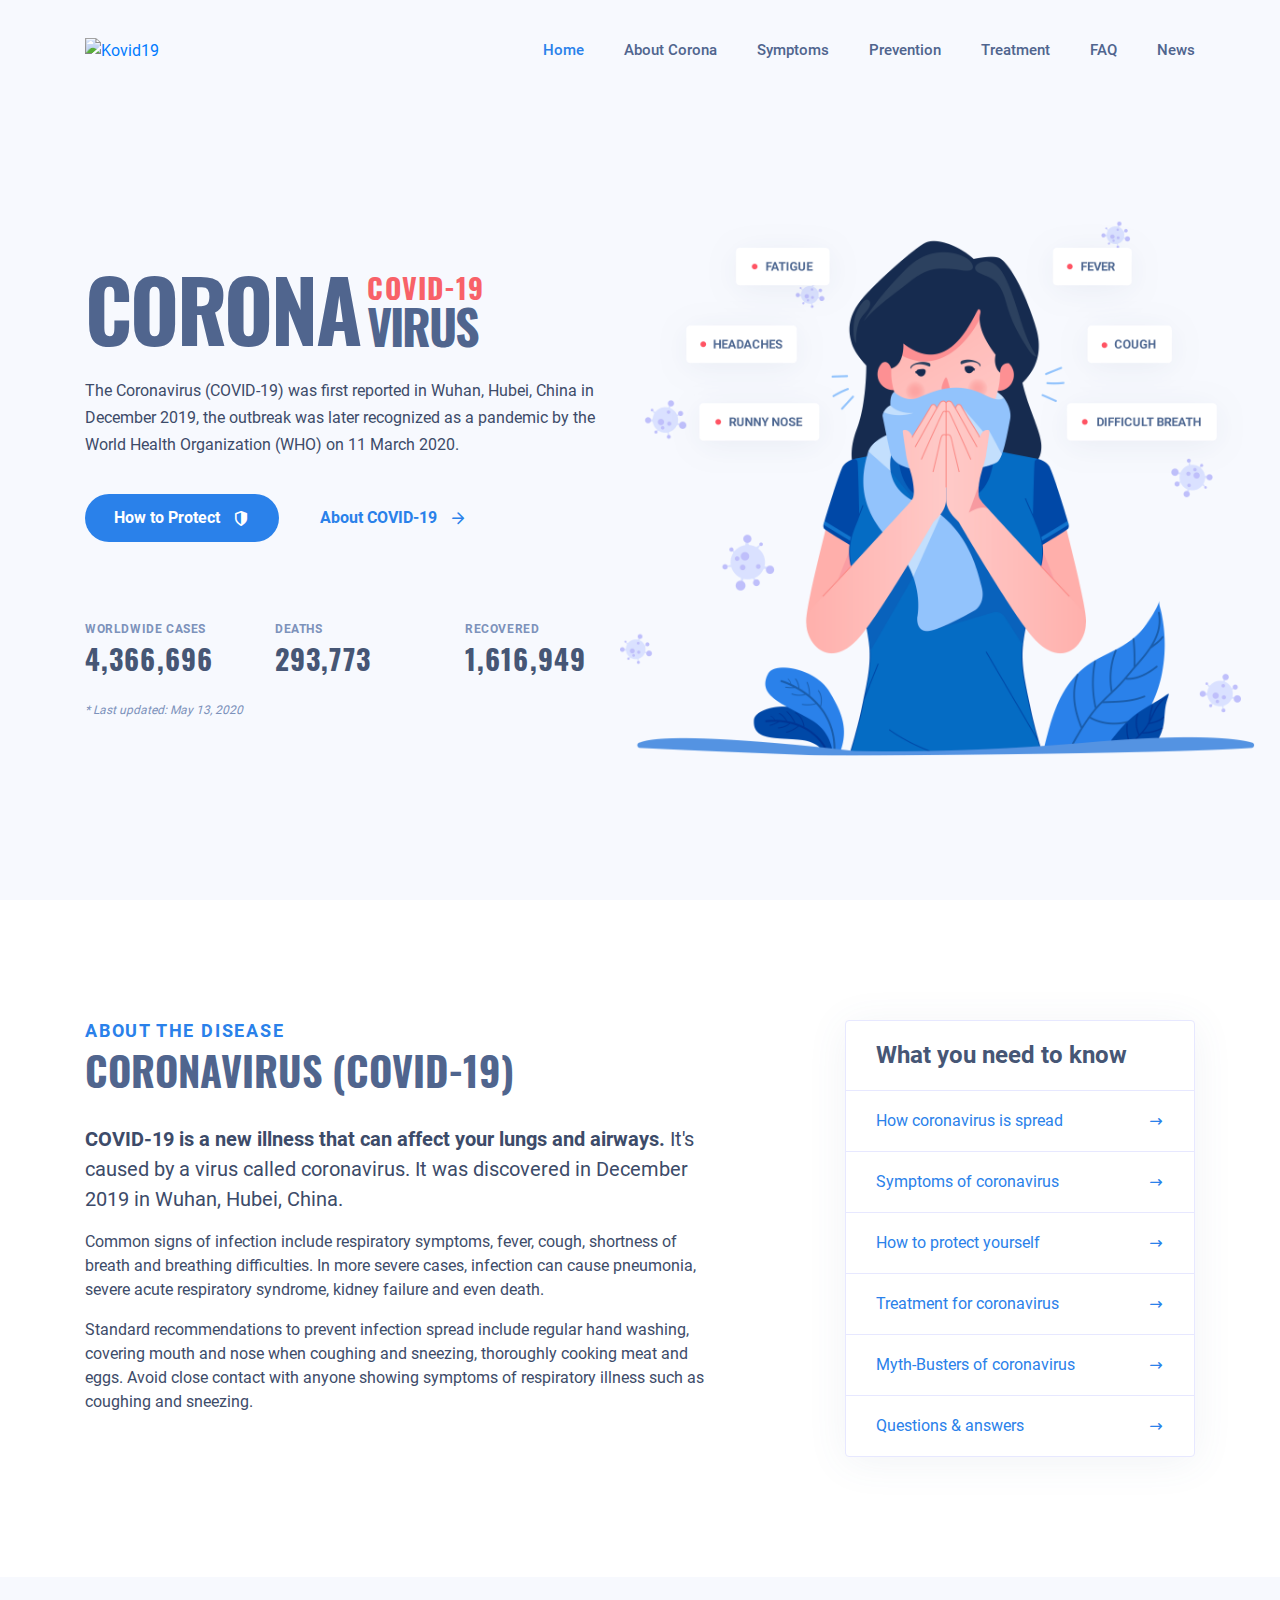
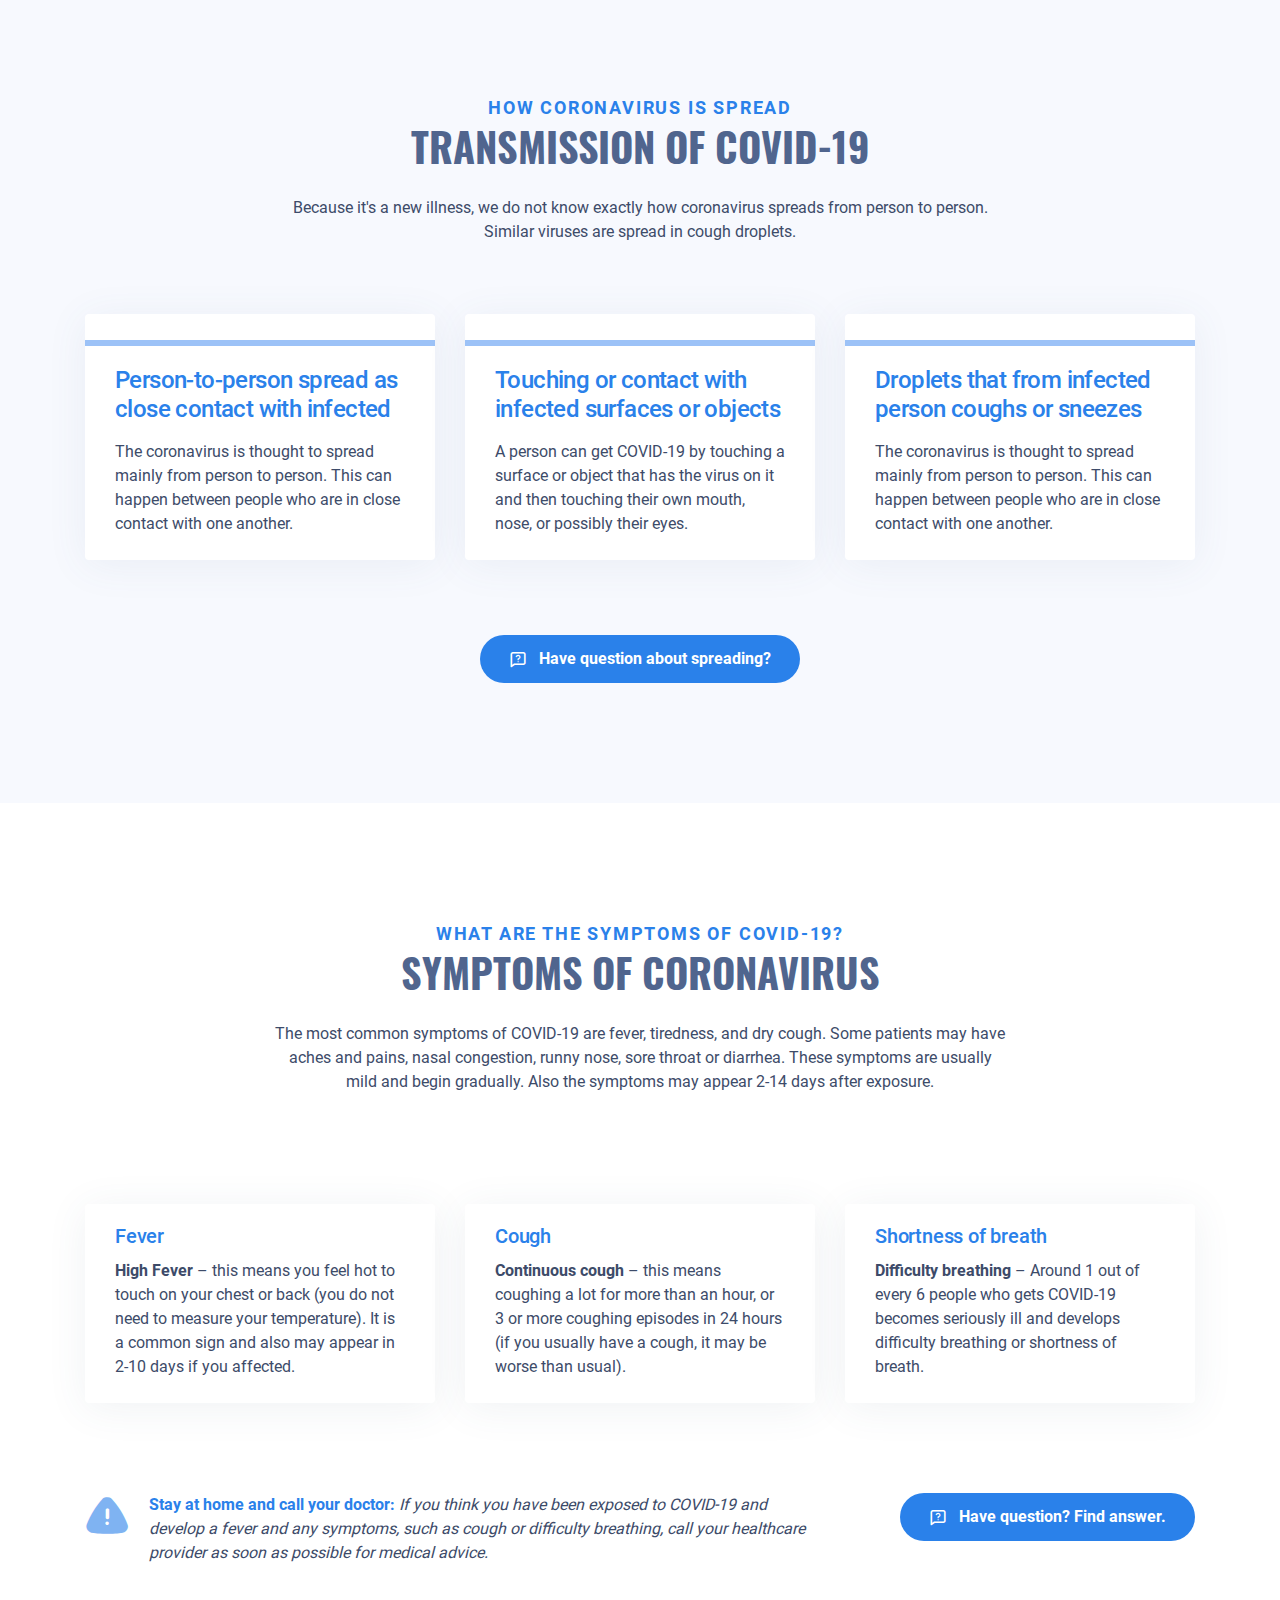
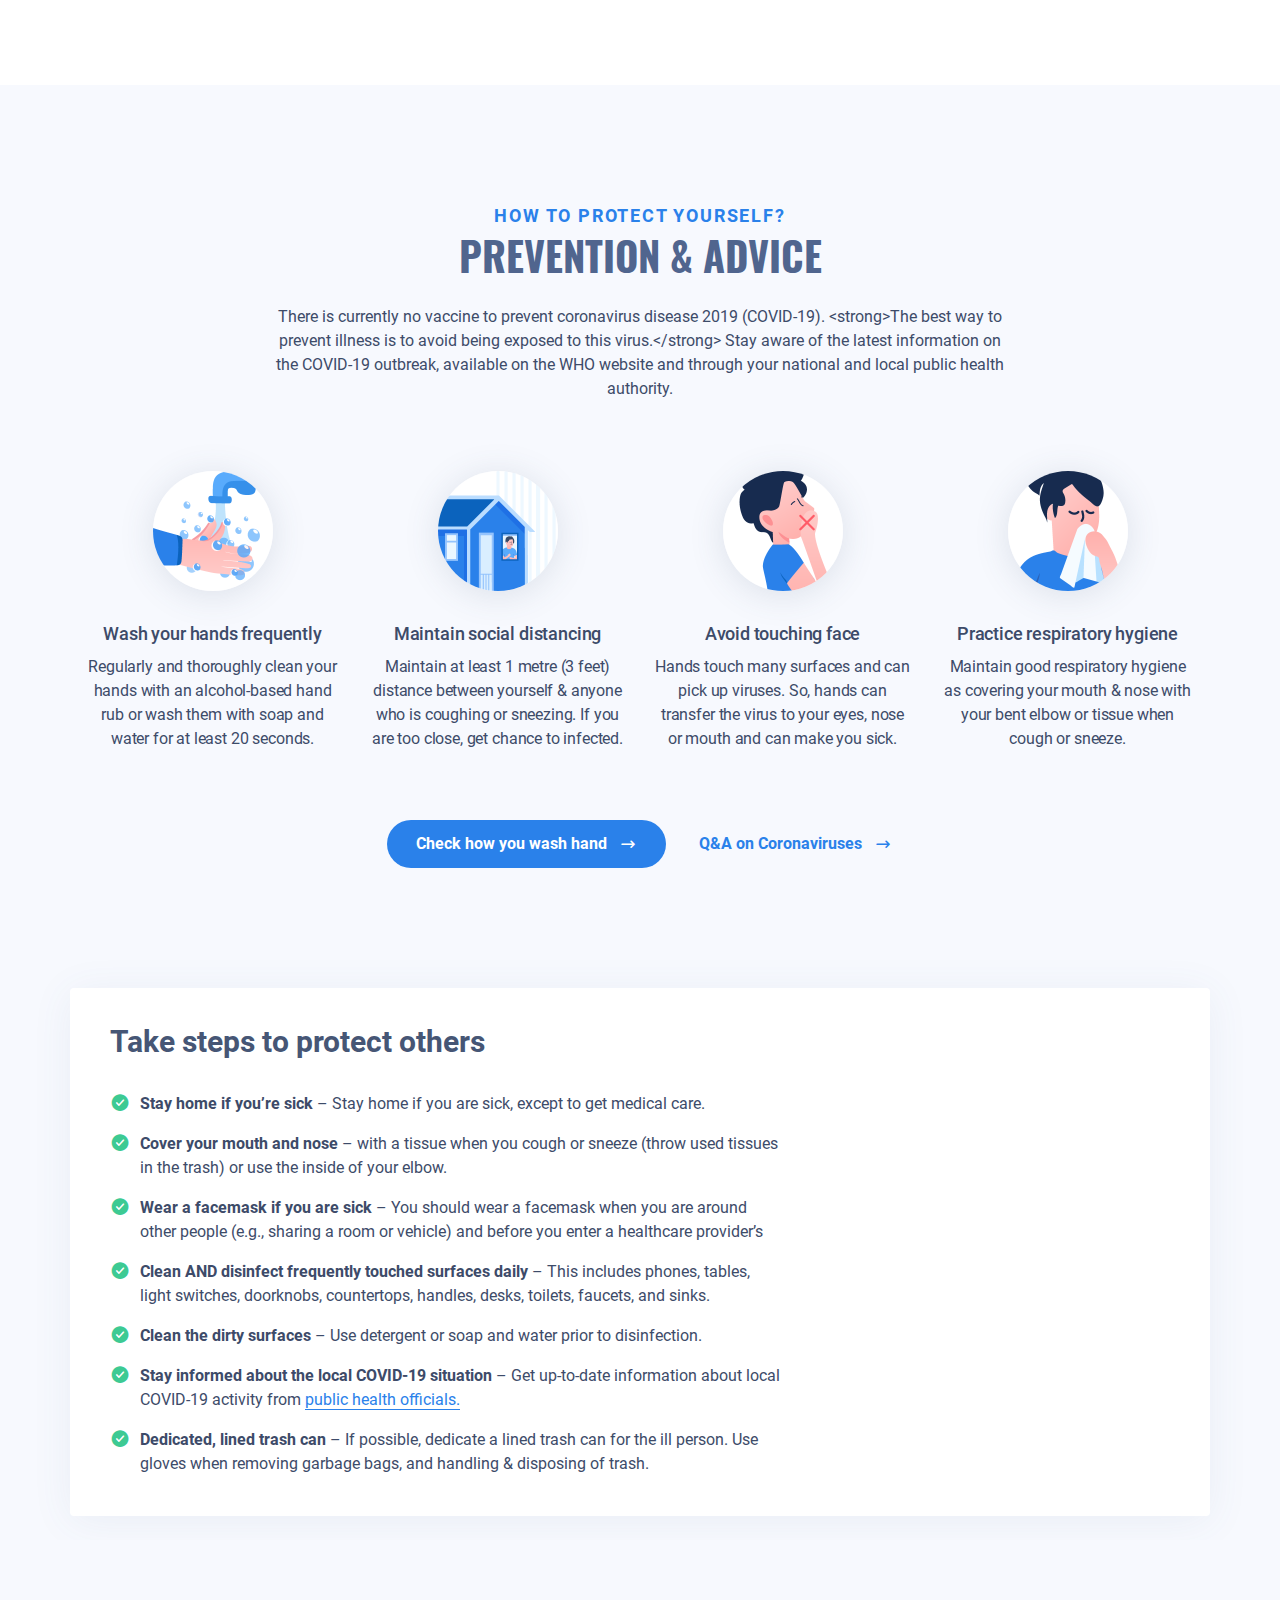
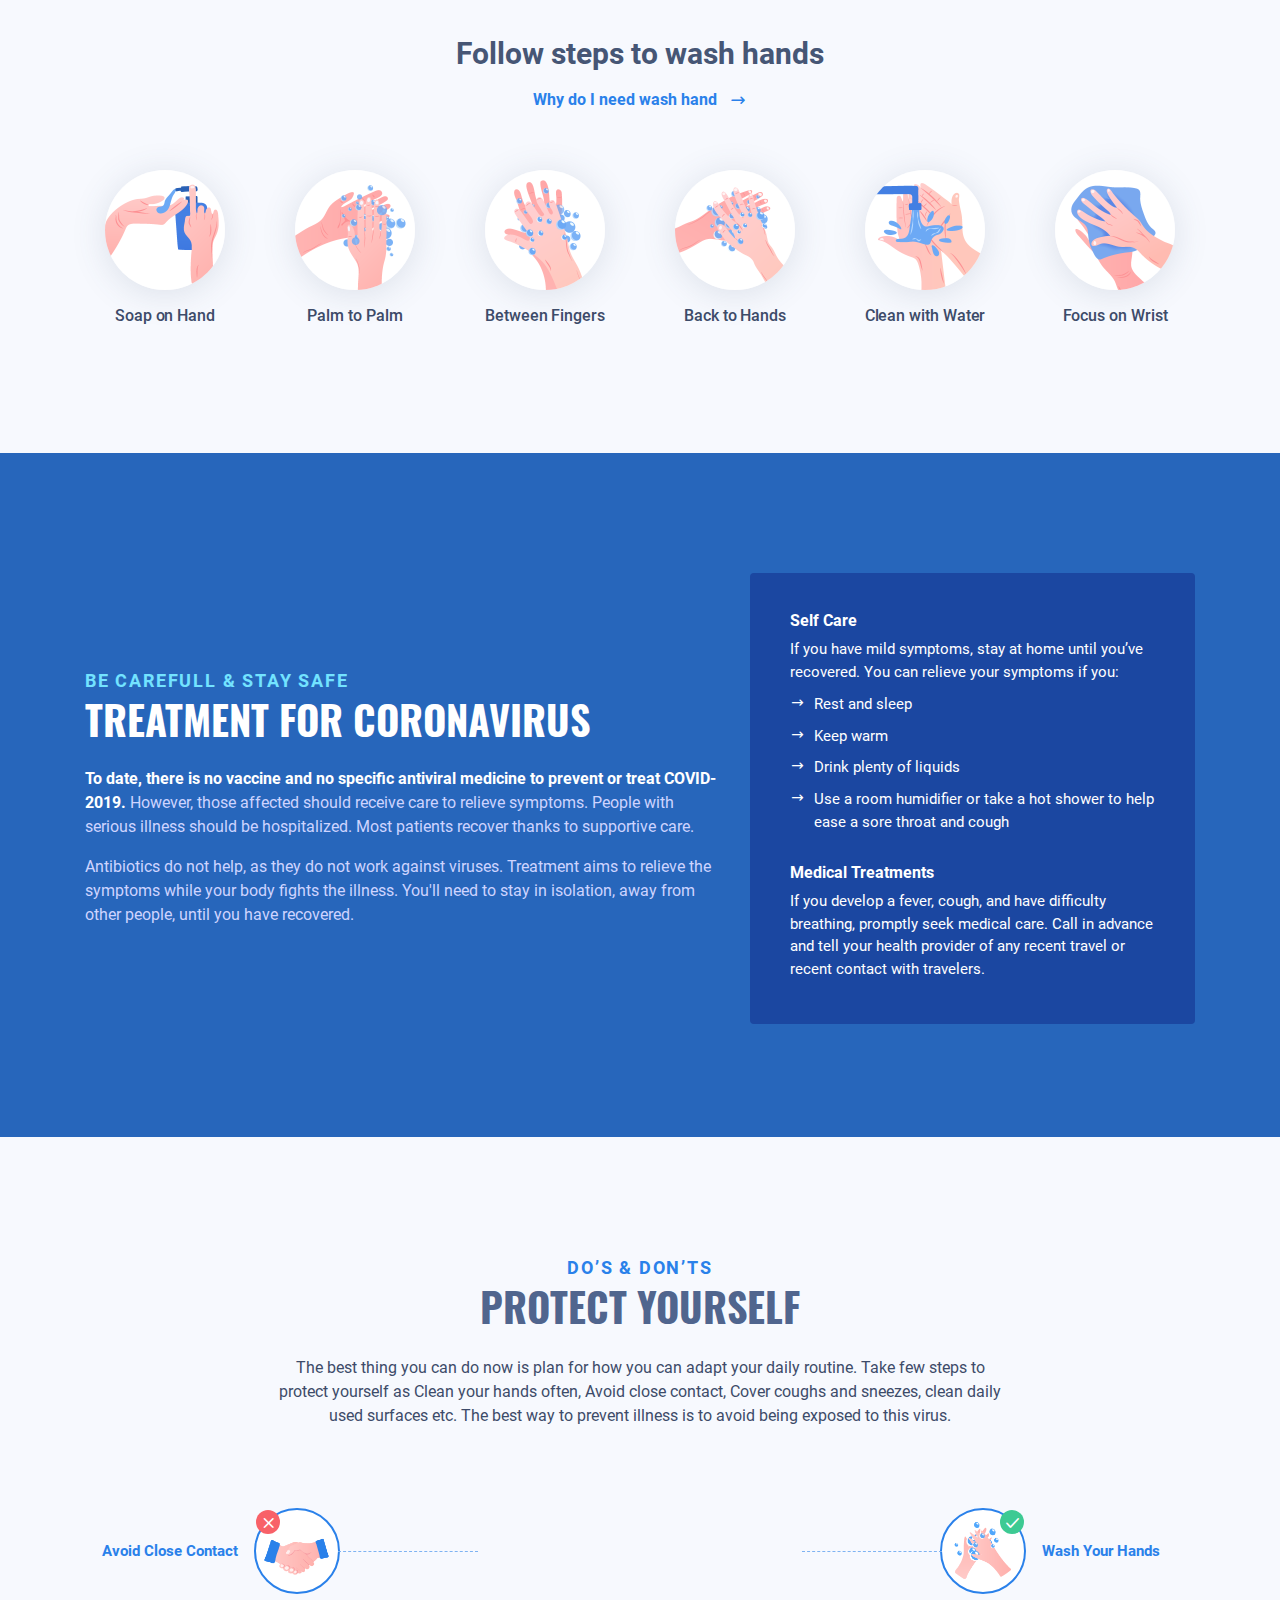
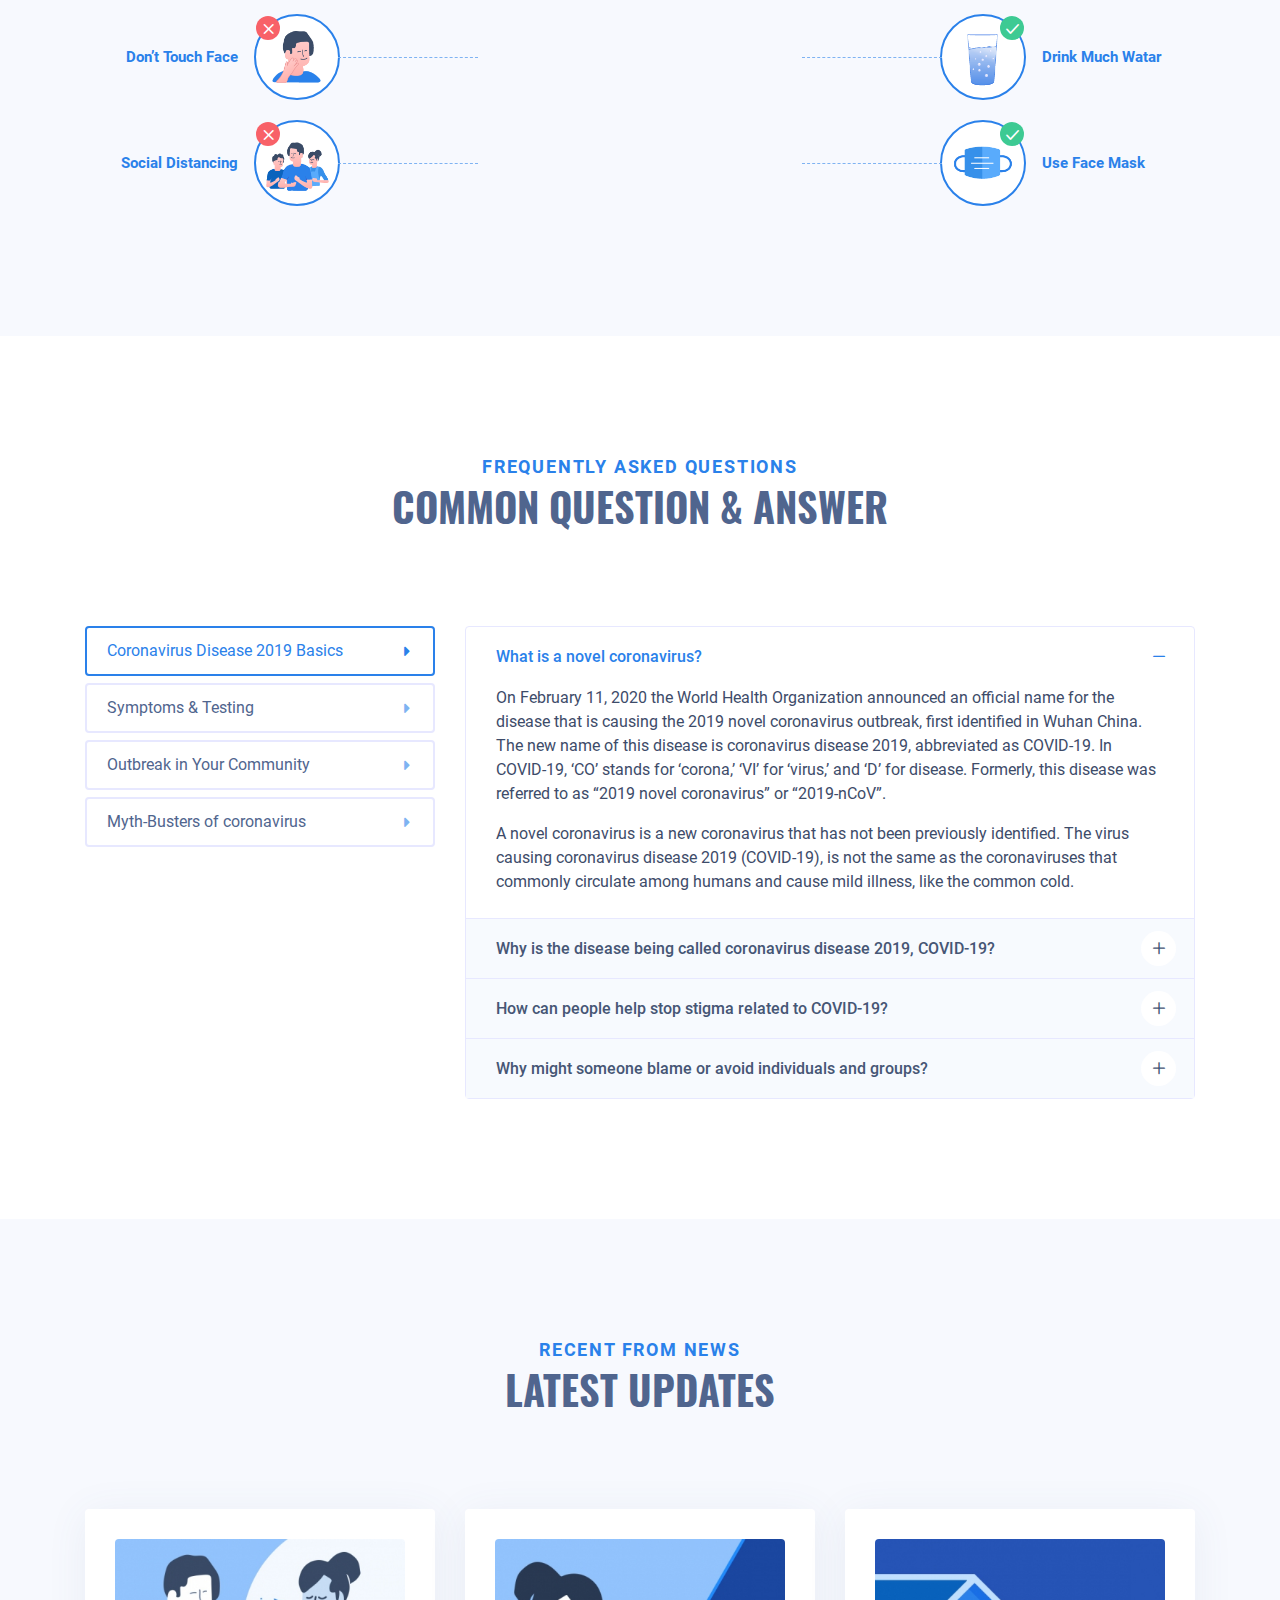
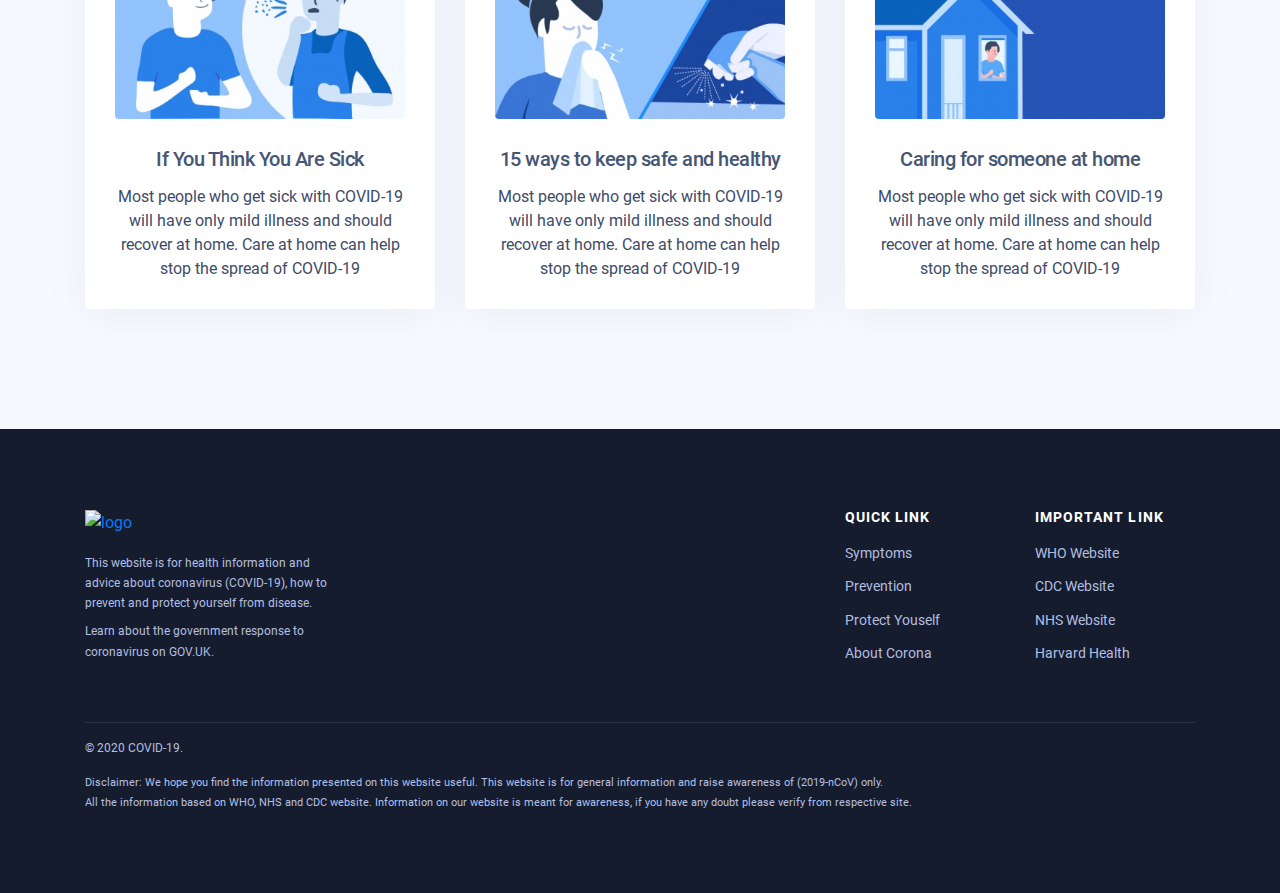
==== index.html @ 0b3484c4 "Add files via upload" ====
<!DOCTYPE html>
<html prefix="og: http://ogp.me/ns#" xmlns="http://www.w3.org/1999/xhtml" xml:lang="en-gb" lang="en-gb" dir="ltr">
<meta http-equiv="content-type" content="text/html;charset=utf-8" />
<head>
    <meta name="viewport" content="width=device-width, initial-scale=1.0">
	<base  />
	<meta http-equiv="content-type" content="text/html; charset=utf-8" />
	<meta name="author" content="CMSBlueTheme" />
	<meta name="generator" content="Joomla! - Open Source Content Management" />
	<title>Covid-19</title>
	<link href="../../../cdnjs.cloudflare.com/ajax/libs/simple-line-icons/2.4.1/css/simple-line-icons.min.css" rel="stylesheet" type="text/css" />
	<link href="components/com_k2/css/k24c4d.css?v=2.8.0" rel="stylesheet" type="text/css" />
	<link href="templates/kovid19/css/bundle.css" rel="stylesheet" type="text/css" />
	<link href="templates/kovid19/css/styles.css" rel="stylesheet" type="text/css" />
	<link href="templates/kovid19/css/custom.css" rel="stylesheet" type="text/css" />
	<script src="media/jui/js/jquery.mincbe2.js?9837c737da728419cb3f42774ee6f7a7" type="text/javascript"></script>
	<script src="media/jui/js/jquery-noconflictcbe2.js?9837c737da728419cb3f42774ee6f7a7" type="text/javascript"></script>
	<script src="media/jui/js/jquery-migrate.mincbe2.js?9837c737da728419cb3f42774ee6f7a7" type="text/javascript"></script>
	<script src="media/k2/assets/js/k2.frontend45f7.js?v=2.8.0&amp;sitepath=/joomla/kovid/" type="text/javascript"></script>
	<link rel="shortcut icon" href="images/favicon.png">
</head>
<body class="nk-body  com_blue_pagebuilder view-page no-layout no-task itemid-101 ">
	<input type="hidden" class="bturl" value="https://chipblue.net/joomla/kovid/" />
	<!-- Page pre loader -->
	<div class="nk-wrap">			
				<header class="nk-header bg-light has-overlay" id="home">
            <div class="overlay shape shape-a"></div><!-- Overlay Shape -->
            <div class="nk-navbar is-light is-sticky" id="navbar">
                <div class="container">
                    <div class="nk-navbar-wrap">
                        <div class="nk-navbar-logo logo">
                            <a href="index.html" class="logo-link">
                                <img  class="logo-dark" src="images/logo-dark.png" alt="Kovid19" />                                <img class="logo-light" src="images/logo-white.png" alt="Kovid19" />                            </a>
                        </div><!-- .nk-navbar-logo -->
                        <div class="nk-navbar-toggle d-lg-none">
                            <a href="#" class="toggle" data-menu-toggle="navbar-menu"><em class="icon-menu icon ni ni-menu"></em><em class="icon-close icon ni ni-cross"></em></a>
                        </div><!-- .nk-navbar-toggle -->
                        <nav class="nk-navbar-menu" id="navbar-menu">
                            		<div class="moduletable">
						
<ul  class="nk-menu  "
>
<li class="nk-menu-item item-128"><a  class="scrollto nav-link nk-menu-link  "  href="#home" >Home</a></li><li class="nk-menu-item item-129"><a  class="scrollto nav-link nk-menu-link "  href="#about" >About Corona</a></li><li class="nk-menu-item item-130"><a  class="scrollto nav-link nk-menu-link "  href="#symptoms" >Symptoms</a></li><li class="nk-menu-item item-131"><a  class="scrollto nav-link nk-menu-link "  href="#prevention" >Prevention</a></li><li class="nk-menu-item item-132"><a  class="scrollto nav-link nk-menu-link "  href="#treatment" >Treatment</a></li><li class="nk-menu-item item-133"><a  class="scrollto nav-link nk-menu-link "  href="#faq" >FAQ</a></li><li class="nk-menu-item item-134"><a  class="scrollto nav-link nk-menu-link "  href="#news" >News</a></li></ul>
		</div>
	
                        </nav><!-- .nk-navbar-menu -->
                    </div><!-- .nk-navbar-wrap -->
                </div><!-- .container -->
            </div><!-- .nk-navbar -->
            		<div class="moduletable">
<div class="custom"  >
	<div class="nk-banner">
<div class="container">
<div class="row g-gs align-items-center justify-content-between">
<div class="col-lg-5 order-lg-last">
<div class="nk-banner-image"><img src="images/gfx/header-a.png" alt="" /></div>
</div>
<!-- .col -->
<div class="col-lg-6">
<div class="nk-banner-block">
<div class="content">
<h1 class="heading"><span>CORONA</span> <span class="heading-sm"> <span class="sup">COVID-19</span> <span class="sub">VIRUS</span> </span></h1>
<p>The Coronavirus (COVID-19) was first reported in Wuhan, Hubei, China in December 2019, the outbreak was later recognized as a pandemic by the World Health Organization (WHO) on 11 March 2020.</p>
<ul class="nk-banner-btns">
<li><a class="btn scrollto" href="#protect"><span>How to Protect</span><em class="icon ni ni-shield-half"></em></a></li>
<li><a class="btn btn-transparent scrollto" href="#about"><span>About COVID-19</span><em class="icon ni ni-arrow-right"></em></a></li>
</ul>
<div class="status">
<div class="row g-gs">
<div class="col-sm-4 col-6">
<div class="status-item">
<h6 class="title">Worldwide Cases</h6>
<div class="h3 count">4,366,696</div>
</div>
</div>
<div class="col-sm-4 col-6">
<div class="status-item">
<h6 class="title">Deaths</h6>
<div class="h3 count">293,773</div>
</div>
</div>
<div class="col-sm-4 col-6">
<div class="status-item">
<h6 class="title">Recovered</h6>
<div class="h3 count">1,616,949</div>
</div>
</div>
</div>
<div class="status-note">* Last updated: May 13, 2020</div>
</div>
<!-- .status --></div>
<!-- .content --></div>
<!-- .nk-banner-block --></div>
<!-- .col --></div>
<!-- .row --></div>
<!-- .container --></div></div>
		</div>
        </header>
	<main class="nk-pages">
                                <div id="system-message-container">
	</div>
                <section id="about" class="section section-l bg-white section-about" style=" ">
	<div class="container" >
    	<div class="row g-gs justify-content-between" >
			<div class='col-lg-7 col-md-7 col-sm-12  '>
         <div class="text-block"><h5 class="subtitle">About the disease</h5><h2 class="title">Coronavirus <br class="d-sm-none">(COVID-19)</h2><p class="lead"><strong>COVID-19 is a new illness that can affect your lungs and airways.</strong> It's caused by a virus called coronavirus. It was discovered in December 2019 in Wuhan, Hubei, China.</p><p>Common signs of infection include respiratory symptoms, fever, cough, shortness of breath and breathing difficulties. In more severe cases, infection can cause pneumonia, severe acute respiratory syndrome, kidney failure and even death.</p><p>Standard recommendations to prevent infection spread include regular hand washing, covering mouth and nose when coughing and sneezing, thoroughly cooking meat and eggs. Avoid close contact with anyone showing symptoms of respiratory illness such as coughing and sneezing.</p></div>  </div>
			<div class='col-lg-4 col-md-4 col-sm-12  '>
         <div class="wgs wgs-card mt-sm-2 mt-md-4 mt-lg-0 ml-lg-4 ml-xl-0"><div class="wgs-head"><h4>What you need to know</h4></div><ul class="wgs-list"><li><a class="scrollto" href="#spread" data-mce-href="#spread">How coronavirus is spread</a></li><li><a class="scrollto" href="#symptoms" data-mce-href="#symptoms">Symptoms of coronavirus</a></li><li><a class="scrollto" href="#protect" data-mce-href="#protect">How to protect yourself</a></li><li><a class="scrollto" href="#treatment" data-mce-href="#treatment">Treatment for coronavirus</a></li><li><a class="scrollto" href="#faq" data-mce-href="#faq">Myth-Busters of coronavirus</a></li><li><a class="scrollto" href="#faq" data-mce-href="#faq">Questions &amp; answers</a></li></ul></div>  </div>
		</div> 
		</div>
	</section><section id="spread" class="section section-l bg-light section-spread" style=" ">
	<div class="container" >
    	<div class="section-head text-center wide-lg">
		<h5 class="subtitle">How coronavirus is spread</h5>
		<h2 class="title">Transmission of COVID-19</h2>
		<p>Because it&apos;s a new illness, we do not know exactly how coronavirus spreads from person to person. Similar viruses are spread in cough droplets.</p>
	</div>
    	<div class="row " >
			<div class='col-lg-12 col-md-12 col-sm-12  '>
         <div class="row g-gs justify-content-center"><div class="col-sm-10 col-md-8 col-lg-4"><div class="box"><div class="box-gfx"><img src="images/gfx/spread-a5dd0.png?1585991018062" alt="" data-mce-src="images/gfx/spread-a.png"></div><div class="box-content"><h4 class="title">Person-to-person spread as close contact with infected</h4><p>The coronavirus is thought to spread mainly from person to person. This can happen between people who are in close contact with one another.</p></div></div><!-- .box --></div><!-- .col --><div class="col-sm-10 col-md-8 col-lg-4"><div class="box"><div class="box-gfx"><img src="images/gfx/spread-b5dd0.png?1585991018062" alt="" data-mce-src="images/gfx/spread-b.png"></div><div class="box-content"><h4 class="title">Touching or contact with infected surfaces or objects</h4><p>A person can get COVID-19 by touching a surface or object that has the virus on it and then touching their own mouth, nose, or possibly their eyes.</p></div></div><!-- .box --></div><!-- .col --><div class="col-sm-10 col-md-8 col-lg-4"><div class="box"><div class="box-gfx"><img src="images/gfx/spread-c5dd0.png?1585991018062" alt="" data-mce-src="images/gfx/spread-c.png"></div><div class="box-content"><h4 class="title">Droplets that from infected person coughs or sneezes</h4><p>The coronavirus is thought to spread mainly from person to person. This can happen between people who are in close contact with one another.</p></div></div><!-- .box --></div><!-- .col --></div><!-- .row --><ul class="section-actions"><li><a class="btn scrollto" href="#faq" data-mce-href="#faq"><em class="icon ni ni-question"></em><span>Have question about spreading?</span></a></li></ul>  </div>
		</div> 
		</div>
	</section><section id="symptoms" class="section section-l bg-white section-symptom" style=" ">
	<div class="container" >
    	<div class="section-head text-center wide-lg">
		<h5 class="subtitle">What are the symptoms of COVID-19?</h5>
		<h2 class="title">Symptoms of Coronavirus</h2>
		<p>The most common symptoms of COVID-19 are fever, tiredness, and dry cough. Some patients may have aches and pains, nasal congestion, runny nose, sore throat or diarrhea. These symptoms are usually mild and begin gradually. Also the symptoms may appear 2-14 days after exposure.</p>
	</div>
    	<div class="row " >
			<div class='col-lg-12 col-md-12 col-sm-12  '>
         <div class="row g-gs justify-content-center"><div class="col-sm-10 col-md-8 col-lg-4"><div class="box2"><div class="box2-gfx"><img src="images/gfx/symptom-ad498.png?1586141891400" alt="" data-mce-src="images/gfx/symptom-a.png"></div><div class="box2-content"><h5 class="title">Fever</h5><p><strong>High Fever</strong> – this means you feel hot to touch on your chest or back (you do not need to measure your temperature). It is a common sign and also may appear in 2-10 days if you affected.</p></div></div><!-- .box2 --></div><!-- .col --><div class="col-sm-10 col-md-8 col-lg-4"><div class="box2"><div class="box2-gfx"><img src="images/gfx/symptom-bd498.png?1586141891400" alt="" data-mce-src="images/gfx/symptom-b.png"></div><div class="box2-content"><h5 class="title">Cough</h5><p><strong>Continuous cough</strong> – this means coughing a lot for more than an hour, or 3 or more coughing episodes in 24 hours (if you usually have a cough, it may be worse than usual).</p></div></div><!-- .box2 --></div><!-- .col --><div class="col-sm-10 col-md-8 col-lg-4"><div class="box2"><div class="box2-gfx"><img src="images/gfx/symptom-cd498.png?1586141891400" alt="" data-mce-src="images/gfx/symptom-c.png"></div><div class="box2-content"><h5 class="title">Shortness of breath</h5><p><strong>Difficulty breathing</strong> – Around 1 out of every 6 people who gets COVID-19 becomes seriously ill and develops difficulty breathing or shortness of breath.</p></div></div><!-- .box2 --></div><!-- .col --></div><!-- .row --><div class="section-cta"><div class="row g-gs justify-content-center"><div class="col-sm-10 col-md-8 col-lg-7 col-xl-8"><div class="notes"><em class="icon ni ni-alert-fill-c"></em><p><strong>Stay at home and call your doctor:</strong> If you think you have been exposed to COVID-19 and develop a fever and any symptoms, such as cough or difficulty breathing, call your healthcare provider as soon as possible for medical advice.</p></div></div><!-- .col --><div class="col-sm-10 col-md-8 col-lg-5 col-xl-4"><div class="d-flex justify-content-lg-end ml-sm-5 ml-4 pl-3 ml-lg-0 pl-lg-0"><a class="btn scrollto" href="#faq" data-mce-href="#faq"><em class="icon ni ni-question"></em><span>Have question? Find answer.</span></a></div></div><!-- .col --></div><!-- .row --></div>  </div>
		</div> 
		</div>
	</section><section id="prevention" class="section section-l bg-light section-advice pb-0 ov-h" style=" ">
	<div class="container" >
    	<div class="section-head text-center wide-lg">
		<h5 class="subtitle">How to Protect Yourself?</h5>
		<h2 class="title">Prevention & advice</h2>
		<p>There is currently no vaccine to prevent coronavirus disease 2019 (COVID-19). &lt;strong&gt;The best way to prevent illness is to avoid being exposed to this virus.&lt;/strong&gt; Stay aware of the latest information on the COVID-19 outbreak, available on the WHO website and through your national and local public health authority.</p>
	</div>
    	<div class="row " >
			<div class='col-lg-12 col-md-12 col-sm-12  '>
         <div class="row g-gs gy-sm-m"><div class="col-lg-3 col-sm-6"><div class="box3"><div class="box3-gfx"><img src="images/gfx/advice-a7c7b.png?1586142061760" alt="" data-mce-src="images/gfx/advice-a.png"></div><div class="box3-content"><h5 class="title">Wash your hands frequently</h5><p>Regularly and thoroughly clean your hands with an alcohol-based hand rub or wash them with soap and water for at least 20 seconds.</p></div></div><!-- .box3 --></div><!-- .col --><div class="col-lg-3 col-sm-6"><div class="box3"><div class="box3-gfx"><img src="images/gfx/advice-b7c7b.png?1586142061760" alt="" data-mce-src="images/gfx/advice-b.png"></div><div class="box3-content"><h5 class="title">Maintain social distancing</h5><p>Maintain at least 1 metre (3 feet) distance between yourself &amp; anyone who is coughing or sneezing. If you are too close, get chance to infected.</p></div></div><!-- .box3 --></div><!-- .col --><div class="col-lg-3 col-sm-6"><div class="box3"><div class="box3-gfx"><img src="images/gfx/advice-c7c7b.png?1586142061760" alt="" data-mce-src="images/gfx/advice-c.png"></div><div class="box3-content"><h5 class="title">Avoid touching face</h5><p>Hands touch many surfaces and can pick up viruses. So, hands can transfer the virus to your eyes, nose or mouth and can make you sick.</p></div></div><!-- .box3 --></div><!-- .col --><div class="col-lg-3 col-sm-6"><div class="box3"><div class="box3-gfx"><img src="images/gfx/advice-d7c7b.png?1586142061760" alt="" data-mce-src="images/gfx/advice-d.png"></div><div class="box3-content"><h5 class="title">Practice respiratory hygiene</h5><p>Maintain good respiratory hygiene as covering your mouth &amp; nose with your bent elbow or tissue when cough or sneeze.</p></div></div><!-- .box3 --></div><!-- .col --></div><!-- .row --><ul class="section-actions"><li><a class="btn scrollto" href="#handwash" data-mce-href="#handwash"><span>Check how you wash hand</span><em class="icon ni ni-arrow-long-right"></em></a></li><li><a class="btn btn-transparent scrollto" href="#faq" data-mce-href="#faq"><span>Q&amp;A on Coronaviruses</span><em class="icon ni ni-arrow-long-right"></em></a></li></ul>  </div>
		</div> 
		</div>
	</section><section id="steps" class="section section-l bg-light section-steps pb-4" style=" ">

	<div class="container section-content section-content-boxed" >
 
    	<div class="row g-gs justify-content-center align-items-center" >
			<div class='col-lg-8 col-md-8 col-sm-12  '>
         <div class="list-block pr-lg-4"><h4 class="title">Take steps to protect others</h4><ul class="list-check"><li><strong>Stay home if you’re sick</strong> – Stay home if you are sick, except to get medical care.</li><li><strong>Cover your mouth and nose</strong> – with a tissue when you cough or sneeze (throw used tissues in the trash) or use the inside of your elbow.</li><li><strong>Wear a facemask if you are sick</strong> – You should wear a facemask when you are around other people (e.g., sharing a room or vehicle) and before you enter a healthcare provider’s</li><li><strong>Clean AND disinfect frequently touched surfaces daily</strong> – This includes phones, tables, light switches, doorknobs, countertops, handles, desks, toilets, faucets, and sinks.</li><li><strong>Clean the dirty surfaces</strong> – Use detergent or soap and water prior to disinfection.</li><li><strong>Stay informed about the local COVID-19 situation</strong> – Get up-to-date information about local COVID-19 activity from <a href="#" data-mce-href="#">public health officials.</a></li><li><strong>Dedicated, lined trash can</strong> – If possible, dedicate a lined trash can for the ill person. Use gloves when removing garbage bags, and handling &amp; disposing of trash.</li></ul></div>  </div>
			<div class='col-lg-4 col-md-4 col-sm-12  '>
         <p><img class="mb-2 mb-sm-0" src="images/gfx/stepsfcaf.png?1586142227572" alt="" data-mce-src="images/gfx/steps.png"></p>  </div>
		</div> 
		</div>
	</section> <section id="handwash" class="section section-l bg-light section-handwash"><div class="container mt-n4"><div class="section-subhead text-center"><h4 class="title">Follow steps to <br class="d-sm-none"> wash hands</h4><a class="btn btn-sm btn-transparent scrollto" href="#faq" data-mce-href="#faq"><span>Why do I need wash hand</span><em class="icon ni ni-arrow-long-right"></em></a></div><div class="section-content"><div class="row g-gs justify-content-center"><div class="col-6 col-mb-5 col-sm-4 col-lg-2"><div class="box4"><div class="box4-gfx"><img src="images/gfx/hand-afe56.png?1586142268970" alt="" data-mce-src="images/gfx/hand-a.png"></div><div class="box4-content"><h6 class="title">Soap on Hand</h6></div></div><!-- .box4 --></div><!-- .col --><div class="col-6 col-mb-5 col-sm-4 col-lg-2"><div class="box4"><div class="box4-gfx"><img src="images/gfx/hand-bfe56.png?1586142268970" alt="" data-mce-src="images/gfx/hand-b.png"></div><div class="box4-content"><h6 class="title">Palm to Palm</h6></div></div><!-- .box4 --></div><!-- .col --><div class="col-6 col-mb-5 col-sm-4 col-lg-2"><div class="box4"><div class="box4-gfx"><img src="images/gfx/hand-cfe56.png?1586142268970" alt="" data-mce-src="images/gfx/hand-c.png"></div><div class="box4-content"><h6 class="title">Between Fingers</h6></div></div><!-- .box4 --></div><!-- .col --><div class="col-6 col-mb-5 col-sm-4 col-lg-2"><div class="box4"><div class="box4-gfx"><img src="images/gfx/hand-dfe56.png?1586142268970" alt="" data-mce-src="images/gfx/hand-d.png"></div><div class="box4-content"><h6 class="title">Back to Hands</h6></div></div><!-- .box4 --></div><!-- .col --><div class="col-6 col-mb-5 col-sm-4 col-lg-2"><div class="box4"><div class="box4-gfx"><img src="images/gfx/hand-efe56.png?1586142268970" alt="" data-mce-src="images/gfx/hand-e.png"></div><div class="box4-content"><h6 class="title">Clean with Water</h6></div></div><!-- .box4 --></div><!-- .col --><div class="col-6 col-mb-5 col-sm-4 col-lg-2"><div class="box4"><div class="box4-gfx"><img src="images/gfx/hand-ffe56.png?1586142268970" alt="" data-mce-src="images/gfx/hand-f.png"></div><div class="box4-content"><h6 class="title">Focus on Wrist</h6></div></div><!-- .box4 --></div><!-- .col --></div><!-- .row --></div><!-- .section-content --></div><!-- .container --></section><section id="treatment" class="section section-l bg-accent-light tc-light section-treatment has-overlay" style=" ">
<div class="overlay shape shape-b"></div>

	<div class="container" >
 
    	<div class="row g-gs gy-sm-m justify-content-between align-items-center" >
			<div class='col-lg-7 col-md-7 col-sm-12  '>
         <div class="text-block"><h5 class="subtitle">Be carefull &amp; Stay Safe</h5><h2 class="title">Treatment for coronavirus</h2><p><strong>To date, there is no vaccine and no specific antiviral medicine to prevent or treat COVID-2019. </strong> However, those affected should receive care to relieve symptoms. People with serious illness should be hospitalized. Most patients recover thanks to supportive care.</p><p>Antibiotics do not help, as they do not work against viruses. Treatment aims to relieve the symptoms while your body fights the illness. You'll need to stay in isolation, away from other people, until you have recovered.</p></div>  </div>
			<div class='col-lg-5 col-md-5 col-sm-12  '>
         <div class="box5 bg-accent-dark"><h6 class="title">Self Care</h6><p>If you have mild symptoms, stay at home until you’ve recovered. You can relieve your symptoms if you:</p><ul class="list-arrow"><li>Rest and sleep</li><li>Keep warm</li><li>Drink plenty of liquids</li><li>Use a room humidifier or take a hot shower to help ease a sore throat and cough</li></ul><h6 class="title">Medical Treatments</h6><p>If you develop a fever, cough, and have difficulty breathing, promptly seek medical care. Call in advance and tell your health provider of any recent travel or recent contact with travelers.</p></div>  </div>
		</div> 
		</div>
	</section><section id="protect" class="section section-l bg-light section-protect" style=" ">

	<div class="container" >
 
    	<div class="section-head text-center wide-lg">
		<h5 class="subtitle">Do’s & Don’ts</h5>
		<h2 class="title">Protect yourself</h2>
		<p>The best thing you can do now is plan for how you can adapt your daily routine. Take few steps to protect yourself as Clean your hands often, Avoid close contact, Cover coughs and sneezes, clean daily used surfaces etc. The best way to prevent illness is to avoid being exposed to this virus.</p>
	</div>
    	<div class="row g-gs justify-content-center flex-lg-nowrap" >
			<div class='col-lg-6 col-md-6 col-sm-12 align-self-end '>
         <div class="protect-block-gfx"><img src="images/gfx/protect10a3.png?1586143032119" alt="" data-mce-src="images/gfx/protect.png"></div>  </div>
			<div class='col-lg-3 col-md-3 col-sm-6 flex-grow-1 order-lg-first '>
         <div class="protect-item negative"><div class="protect-gfx"><img src="images/gfx/donts-adece.png?1586143061592" alt="" data-mce-src="images/gfx/donts-a.png"></div><div class="protect-text"><h5 class="title">Avoid Close Contact</h5></div></div><!-- .protext-item --><div class="protect-item negative"><div class="protect-gfx"><img src="images/gfx/donts-bdece.png?1586143061592" alt="" data-mce-src="images/gfx/donts-b.png"></div><div class="protect-text"><h5 class="title">Don’t Touch Face</h5></div></div><!-- .protext-item --><div class="protect-item negative"><div class="protect-gfx"><img src="images/gfx/donts-cdece.png?1586143061592" alt="" data-mce-src="images/gfx/donts-c.png"></div><div class="protect-text"><h5 class="title">Social Distancing</h5></div></div>  </div>
			<div class='col-lg-3 col-md-3 col-sm-6 flex-grow-1 '>
         <div class="protect-item positive"><div class="protect-gfx"><img src="images/gfx/dos-a055a.png?1586143085343" alt="" data-mce-src="images/gfx/dos-a.png"></div><div class="protect-text"><h5 class="title">Wash Your Hands</h5></div></div><!-- .protext-item --><div class="protect-item positive"><div class="protect-gfx"><img src="images/gfx/dos-b055a.png?1586143085343" alt="" data-mce-src="images/gfx/dos-b.png"></div><div class="protect-text"><h5 class="title">Drink Much Watar</h5></div></div><!-- .protext-item --><div class="protect-item positive"><div class="protect-gfx"><img src="images/gfx/dos-c055a.png?1586143085343" alt="" data-mce-src="images/gfx/dos-c.png"></div><div class="protect-text"><h5 class="title">Use Face Mask</h5></div></div>  </div>
		</div> 
		</div>
	</section><section id="faq" class="section section-l bg-white section-faq" style=" ">
	<div class="container" >
    	<div class="section-head text-center wide-lg">
		<h5 class="subtitle">Frequently Asked Questions</h5>
		<h2 class="title">Common Question & Answer</h2>
		<p></p>
	</div>
    	<div class="row " >
			<div class='col-lg-12 col-md-12 col-sm-12  '>
<div class="row g-gs">
	<div class="col-lg-4">
		<ul class="nav nav-tabs nav-tabs-vr nav-tabs-btns">
			<li class="nav-item"><a class="nav-link active" href="#covid-2617766890" data-toggle="tab">
			 
						Coronavirus Disease 2019 Basics</a>
			</li>
			<li class="nav-item"><a class="nav-link " href="#covid-2617766891" data-toggle="tab">
			 
						Symptoms & Testing</a>
			</li>
			<li class="nav-item"><a class="nav-link " href="#covid-2617766892" data-toggle="tab">
						Outbreak in Your Community</a>
			</li>
			<li class="nav-item"><a class="nav-link " href="#covid-2617766893" data-toggle="tab">
						Myth-Busters of coronavirus</a>
			</li>
				</ul> 
	</div>
	<div class="col-lg-8">
		<div class="tab-content">
		 
			<div class="tab-pane fade show active" id="covid-2617766890"> 
				 <div class="accordion"><div class="accordion-item"><h5 class="accordion-title" data-toggle="collapse" data-target="#covid-basics-01">What is a novel coronavirus? <span class="accordion-icon" data-mce-empty="1">&nbsp;</span></h5><div id="covid-basics-01" class="collapse show"><div class="accordion-content"><p>On February 11, 2020 the World Health Organization announced an official name for the disease that is causing the 2019 novel coronavirus outbreak, first identified in Wuhan China. The new name of this disease is coronavirus disease 2019, abbreviated as COVID-19. In COVID-19, ‘CO’ stands for ‘corona,’ ‘VI’ for ‘virus,’ and ‘D’ for disease. Formerly, this disease was referred to as “2019 novel coronavirus” or “2019-nCoV”.</p><p>A novel coronavirus is a new coronavirus that has not been previously identified. The virus causing coronavirus disease 2019 (COVID-19), is not the same as the coronaviruses that commonly circulate among humans and cause mild illness, like the common cold.</p></div></div></div><div class="accordion-item"><h5 class="accordion-title collapsed" data-toggle="collapse" data-target="#covid-basics-02">Why is the disease being called coronavirus disease 2019, COVID-19?<span class="accordion-icon" data-mce-empty="1">&nbsp;</span></h5><div id="covid-basics-02" class="collapse"><div class="accordion-content"><p>On February 11, 2020 the World Health Organization announced an official name for the disease that is causing the 2019 novel coronavirus outbreak, first identified in Wuhan China. The new name of this disease is coronavirus disease 2019, abbreviated as COVID-19. In COVID-19, ‘CO’ stands for ‘corona,’ ‘VI’ for ‘virus,’ and ‘D’ for disease. Formerly, this disease was referred to as “2019 novel coronavirus” or “2019-nCoV”.</p><p>There are many types of human coronaviruses including some that commonly cause mild upper-respiratory tract illnesses. COVID-19 is a new disease, caused be a novel (or new) coronavirus that has not previously been seen in humans. The name of this disease was selected following the World Health Organization (WHO) best practiceexternal icon for naming of new human infectious diseases.</p></div></div></div><div class="accordion-item"><h5 class="accordion-title collapsed" data-toggle="collapse" data-target="#covid-basics-03">How can people help stop stigma related to COVID-19? <span class="accordion-icon" data-mce-empty="1">&nbsp;</span></h5><div id="covid-basics-03" class="collapse"><div class="accordion-content"><p>People can fight stigma and help, not hurt, others by providing social support. Counter stigma by learning and sharing facts. Communicating the facts that viruses do not target specific racial or ethnic groups and how COVID-19 actually spreads can help stop stigma.</p></div></div></div><div class="accordion-item"><h5 class="accordion-title collapsed" data-toggle="collapse" data-target="#covid-basics-04">Why might someone blame or avoid individuals and groups? <span class="accordion-icon" data-mce-empty="1">&nbsp;</span></h5><div id="covid-basics-04" class="collapse"><div class="accordion-content"><p>People in the U.S. may be worried or anxious about friends and relatives who are living in or visiting areas where COVID-19 is spreading. Some people are worried about the disease. Fear and anxiety can lead to social stigma, for example, towards Chinese or other Asian Americans or people who were in quarantine.</p><p>Stigma is discrimination against an identifiable group of people, a place, or a nation. Stigma is associated with a lack of knowledge about how COVID-19 spreads, a need to blame someone, fears about disease and death, and gossip that spreads rumors and myths.</p><p>Stigma hurts everyone by creating more fear or anger towards ordinary people instead of the disease that is causing the problem.</p></div></div></div></div>  			</div>
		 
			<div class="tab-pane fade " id="covid-2617766891"> 
				 <div class="accordion"><div class="accordion-item"><h5 class="accordion-title" data-toggle="collapse" data-target="#covid-symptoms-01">What are the symptoms of COVID-19?<span class="accordion-icon" data-mce-empty="1">&nbsp;</span></h5><div id="covid-symptoms-01" class="collapse show"><div class="accordion-content"><p>The most common symptoms of COVID-19 are fever, tiredness, and dry cough. Some patients may have aches and pains, nasal congestion, runny nose, sore throat or diarrhea. These symptoms are usually mild and begin gradually. Some people become infected but don’t develop any symptoms and don&apos;t feel unwell. Most people (about 80%) recover from the disease without needing special treatment. Around 1 out of every 6 people who gets COVID-19 becomes seriously ill and develops difficulty breathing. Older people, and those with underlying medical problems like high blood pressure, heart problems or diabetes, are more likely to develop serious illness. People with fever, cough and difficulty breathing should seek medical attention.</p><p>Read about <a href="https://www.cdc.gov/coronavirus/2019-ncov/symptoms-testing/symptoms.html" target="_blank" rel="noopener" data-mce-href="https://www.cdc.gov/coronavirus/2019-ncov/symptoms-testing/symptoms.html">COVID-19 Symptoms from CDC.gov</a>.</p></div></div></div><div class="accordion-item"><h5 class="accordion-title collapsed" data-toggle="collapse" data-target="#covid-symptoms-02">Should I be tested for COVID-19?<span class="accordion-icon" data-mce-empty="1">&nbsp;</span></h5><div id="covid-symptoms-02" class="collapse"><div class="accordion-content"><p>Not everyone needs to be tested for COVID-19. For information about testing, see <a href="https://www.cdc.gov/coronavirus/2019-ncov/symptoms-testing/testing.html" target="_blank" rel="noopener" data-mce-href="https://www.cdc.gov/coronavirus/2019-ncov/symptoms-testing/testing.html">Testing for COVID-19</a>.</p></div></div></div><div class="accordion-item"><h5 class="accordion-title collapsed" data-toggle="collapse" data-target="#covid-symptoms-03">Where can I get tested for COVID-19?<span class="accordion-icon" data-mce-empty="1">&nbsp;</span></h5><div id="covid-symptoms-03" class="collapse"><div class="accordion-content"><p>The process and locations for testing vary from place to place. Contact your state, local, tribal, or territorial department for more information, or reach out to a medical provider. State and local public health departments have received tests from CDC while medical providers are getting tests developed by commercial manufacturers. While supplies of these tests are increasing, it may still be difficult to find someplace to get tested.</p></div></div></div><div class="accordion-item"><h5 class="accordion-title collapsed" data-toggle="collapse" data-target="#covid-symptoms-04">Can a person test negative and later test positive for COVID-19? <span class="accordion-icon" data-mce-empty="1">&nbsp;</span></h5><div id="covid-symptoms-04" class="collapse"><div class="accordion-content"><p>Using the CDC-developed diagnostic test, a negative result means that the virus that causes COVID-19 was not found in the person’s sample. In the early stages of infection, it is possible the virus will not be detected.</p><p>For COVID-19, a negative test result for a sample collected while a person has symptoms likely means that the COVID-19 virus is not causing their current illness.</p></div></div></div></div>  			</div>
		 
			<div class="tab-pane fade " id="covid-2617766892"> 
				 <div class="accordion"><div class="accordion-item"><h5 class="accordion-title" data-toggle="collapse" data-target="#covid-outbreak-01">What should I do if there is an outbreak in my community?<span class="accordion-icon" data-mce-empty="1">&nbsp;</span></h5><div id="covid-outbreak-01" class="collapse show"><div class="accordion-content"><p>During an outbreak, stay calm and put your preparedness plan to work. Follow the steps below:</p><p><strong><a href="https://www.cdc.gov/coronavirus/2019-ncov/about/prevention-treatment.html" target="_blank" rel="noopener" data-mce-href="https://www.cdc.gov/coronavirus/2019-ncov/about/prevention-treatment.html">Protect yourself and others</a>.</strong></p><ul class="list-dot"><li>Stay home if you are sick. Keep away from people who are sick. Limit close contact with others as much as possible (about 6 feet).</li></ul><p><strong>Put your household plan into action. </strong></p><ul class="list-dot"><li><strong>Stay informed about the local COVID-19 situation</strong>. Be aware of temporary school dismissals in your area, as this may affect your household’s daily routine.</li></ul><ul class="list-dot"><li><strong>Continue practicing everyday preventive actions. </strong>Cover coughs and sneezes with a tissue and wash your hands often with soap and water for at least 20 seconds. If soap and water are not available, use a hand sanitizer that contains 60% alcohol. Clean frequently touched surfaces and objects daily using a regular household detergent and water.</li><li><strong>Notify your workplace as soon as possible if your regular work schedule changes.</strong> Ask to work from home or take leave if you or someone in your household gets sick with <a href="https://www.cdc.gov/coronavirus/2019-ncov/about/symptoms.html" target="_blank" rel="noopener" data-mce-href="https://www.cdc.gov/coronavirus/2019-ncov/about/symptoms.html">COVID-19 symptoms</a>, or if your child’s school is dismissed temporarily. <a href="https://www.cdc.gov/coronavirus/2019-ncov/specific-groups/guidance-business-response.html" target="_blank" rel="noopener" data-mce-href="https://www.cdc.gov/coronavirus/2019-ncov/specific-groups/guidance-business-response.html">Learn how businesses and employers can plan for and respond to COVID-19.</a></li><li><strong>Stay in touch with others by phone or email. </strong>If you have a chronic medical condition and live alone, ask family, friends, and health care providers to check on you during an outbreak. Stay in touch with family and friends, especially those at increased risk of developing severe illness, such as older adults and people with severe chronic medical conditions.</li></ul></div></div></div><div class="accordion-item"><h5 class="accordion-title collapsed" data-toggle="collapse" data-target="#covid-outbreak-02">How do I prepare my children in case of COVID-19 outbreak in our community? <span class="accordion-icon" data-mce-empty="1">&nbsp;</span></h5><div id="covid-outbreak-02" class="collapse"><div class="accordion-content"><p>Outbreaks can be stressful for adults and children. Talk with your children about the outbreak, try to stay calm, and reassure them that they are safe. If appropriate, explain to them that most illness from COVID-19 seems to be mild.</p><p><a href="https://www.cdc.gov/childrenindisasters/helping-children-cope.html" target="_blank" rel="noopener" data-mce-href="https://www.cdc.gov/childrenindisasters/helping-children-cope.html">Children respond differently to stressful situations than adults</a></p></div></div></div><div class="accordion-item"><h5 class="accordion-title collapsed" data-toggle="collapse" data-target="#covid-outbreak-03">What steps should parents take to protect children during a community outbreak? <span class="accordion-icon" data-mce-empty="1">&nbsp;</span></h5><div id="covid-outbreak-03" class="collapse"><div class="accordion-content"><p>This is a new virus and we are still learning about it, but so far, there does not seem to be a lot of illness in children. Most illness, including serious illness, is happening in adults of working age and older adults. If there cases of COVID-19 that impact your child’s school, the school may dismiss students. Keep track of school dismissals in your community. Read or watch local media sources that report school dismissals. If schools are dismissed temporarily, use alternative childcare arrangements, if needed.</p><p>If your child/children become sick with COVID-19, notify their childcare facility or school. Talk with teachers about classroom assignments and activities they can do from home to keep up with their schoolwork.</p><p>Discourage children and teens from gathering in other public places while school is dismissed to help slow the spread of COVID-19 in the community.</p></div></div></div><div class="accordion-item"><h5 class="accordion-title collapsed" data-toggle="collapse" data-target="#covid-outbreak-04">Will schools be dismissed if there is an outbreak in my community? <span class="accordion-icon" data-mce-empty="1">&nbsp;</span></h5><div id="covid-outbreak-04" class="collapse"><div class="accordion-content"><p>Depending on the situation, public health officials may recommend community actions to reduce exposures to COVID-19, such as school dismissals. Read or watch local media sources that report school dismissals or and watch for communication from your child’s school. If schools are dismissed temporarily, discourage students and staff from gathering or socializing anywhere, like at a friend’s house, a favorite restaurant, or the local shopping mall.</p></div></div></div><div class="accordion-item"><h5 class="accordion-title collapsed" data-toggle="collapse" data-target="#covid-outbreak-05">Can the virus that causes COVID-19 be spread through food, including refrigerated or frozen food?<span class="accordion-icon" data-mce-empty="1">&nbsp;</span></h5><div id="covid-outbreak-05" class="collapse"><div class="accordion-content"><p>Coronaviruses are generally thought to be spread from person-to-person through respiratory droplets. Currently there is no evidence to support transmission of COVID-19 associated with food. Before preparing or eating food it is important to always wash your hands with soap and water for 20 seconds for general food safety. Throughout the day wash your hands after blowing your nose, coughing or sneezing, or going to the bathroom.</p><p>It may be possible that a person can get COVID-19 by touching a surface or object that has the virus on it and then touching their own mouth, nose, or possibly their eyes, but this is not thought to be the main way the virus spreads.</p><p>In general, because of poor survivability of these coronaviruses on surfaces, there is likely very low risk of spread from food products or packaging that are shipped over a period of days or weeks at ambient, refrigerated, or frozen temperatures.</p><p>Learn what is known about the <a href="https://www.cdc.gov/coronavirus/2019-ncov/prepare/transmission.html" target="_blank" rel="noopener" data-mce-href="https://www.cdc.gov/coronavirus/2019-ncov/prepare/transmission.html">spread of COVID-19</a>.</p></div></div></div><div class="accordion-item"><h5 class="accordion-title collapsed" data-toggle="collapse" data-target="#covid-outbreak-06">Should I go to work if there is an outbreak in my community? <span class="accordion-icon" data-mce-empty="1">&nbsp;</span></h5><div id="covid-outbreak-06" class="collapse"><div class="accordion-content"><p>Follow the advice of your local health officials. Stay home if you can. Talk to your employer to discuss working from home, taking leave if you or someone in your household gets sick with <a href="https://www.cdc.gov/coronavirus/2019-ncov/about/symptoms.html" target="_blank" rel="noopener" data-mce-href="https://www.cdc.gov/coronavirus/2019-ncov/about/symptoms.html">COVID-19 symptoms</a>, or if your child’s school is dismissed temporarily. Employers should be aware that more employees may need to stay at home to care for sick children or other sick family members than is usual in case of a community outbreak.</p></div></div></div></div>  			</div>
		 
			<div class="tab-pane fade " id="covid-2617766893"> 
				 <div class="accordion"><div class="accordion-item"><h5 class="accordion-title" data-toggle="collapse" data-target="#covid-myth-01">COVID-19 virus can be transmitted in areas with hot and humid climates? <span class="accordion-icon" data-mce-empty="1">&nbsp;</span></h5><div id="covid-myth-01" class="collapse show"><div class="accordion-content"><p>From the evidence so far, the COVID-19 virus can be transmitted in ALL AREAS, including areas with hot and humid weather. Regardless of climate, adopt protective measures if you live in, or travel to an area reporting COVID-19. The best way to protect yourself against COVID-19 is by frequently cleaning your hands. By doing this you eliminate viruses that may be on your hands and avoid infection that could occur by then touching your eyes, mouth, and nose.</p></div></div></div><div class="accordion-item"><h5 class="accordion-title collapsed" data-toggle="collapse" data-target="#covid-myth-02">Cold weather and snow CANNOT kill the new coronavirus<span class="accordion-icon" data-mce-empty="1">&nbsp;</span></h5><div id="covid-myth-02" class="collapse"><div class="accordion-content"><p>There is no reason to believe that cold weather can kill the new coronavirus or other diseases. The normal human body temperature remains around 36.5°C to 37°C, regardless of the external temperature or weather. The most effective way to protect yourself against the new coronavirus is by frequently cleaning your hands with alcohol-based hand rub or washing them with soap and water.</p></div></div></div><div class="accordion-item"><h5 class="accordion-title collapsed" data-toggle="collapse" data-target="#covid-myth-03">Taking a hot bath does not prevent the new coronavirus disease<span class="accordion-icon" data-mce-empty="1">&nbsp;</span></h5><div id="covid-myth-03" class="collapse"><div class="accordion-content"><p>Taking a hot bath will not prevent you from catching COVID-19. Your normal body temperature remains around 36.5°C to 37°C, regardless of the temperature of your bath or shower. Actually, taking a hot bath with extremely hot water can be harmful, as it can burn you. The best way to protect yourself against COVID-19 is by frequently cleaning your hands. By doing this you eliminate viruses that may be on your hands and avoid infection that could occur by then touching your eyes, mouth, and nose.</p></div></div></div><div class="accordion-item"><h5 class="accordion-title collapsed" data-toggle="collapse" data-target="#covid-myth-04">The new coronavirus CANNOT be transmitted through mosquito bites. <span class="accordion-icon" data-mce-empty="1">&nbsp;</span></h5><div id="covid-myth-04" class="collapse"><div class="accordion-content"><p>To date there has been no information nor evidence to suggest that the new coronavirus could be transmitted by mosquitoes. The new coronavirus is a respiratory virus which spreads primarily through droplets generated when an infected person coughs or sneezes, or through droplets of saliva or discharge from the nose. To protect yourself, clean your hands frequently with an alcohol-based hand rub or wash them with soap and water. Also, avoid close contact with anyone who is coughing and sneezing.</p></div></div></div><div class="accordion-item"><h5 class="accordion-title collapsed" data-toggle="collapse" data-target="#covid-myth-05">Are hand dryers effective in killing the new coronavirus? <span class="accordion-icon" data-mce-empty="1">&nbsp;</span></h5><div id="covid-myth-05" class="collapse"><div class="accordion-content"><p>No. Hand dryers are not effective in killing the 2019-nCoV. To protect yourself against the new coronavirus, you should frequently clean your hands with an alcohol-based hand rub or wash them with soap and water. Once your hands are cleaned, you should dry them thoroughly by using paper towels or a warm air dryer.</p></div></div></div><div class="accordion-item"><h5 class="accordion-title collapsed" data-toggle="collapse" data-target="#covid-myth-06">Can an ultraviolet disinfection lamp kill the new coronavirus? <span class="accordion-icon" data-mce-empty="1">&nbsp;</span></h5><div id="covid-myth-06" class="collapse"><div class="accordion-content"><p>UV lamps should not be used to sterilize hands or other areas of skin as UV radiation can cause skin irritation.</p></div></div></div><div class="accordion-item"><h5 class="accordion-title collapsed" data-toggle="collapse" data-target="#covid-myth-07">How effective are thermal scanners in detecting people infected with the new coronavirus? <span class="accordion-icon" data-mce-empty="1">&nbsp;</span></h5><div id="covid-myth-07" class="collapse"><div class="accordion-content"><p>Thermal scanners are effective in detecting people who have developed a fever (i.e. have a higher than normal body temperature) because of infection with the new coronavirus.</p><p>However, they cannot detect people who are infected but are not yet sick with fever. This is because it takes between 2 and 10 days before people who are infected become sick and develop a fever.</p></div></div></div><div class="accordion-item"><h5 class="accordion-title collapsed" data-toggle="collapse" data-target="#covid-myth-08">Do vaccines against pneumonia protect you against the new coronavirus? <span class="accordion-icon" data-mce-empty="1">&nbsp;</span></h5><div id="covid-myth-08" class="collapse"><div class="accordion-content"><p>No. Vaccines against pneumonia, such as pneumococcal vaccine and Haemophilus influenza type B (Hib) vaccine, do not provide protection against the new coronavirus.</p><p>The virus is so new and different that it needs its own vaccine. Researchers are trying to develop a vaccine against 2019-nCoV, and WHO is supporting their efforts.</p><p>Although these vaccines are not effective against 2019-nCoV, vaccination against respiratory illnesses is highly recommended to protect your health.</p></div></div></div></div>  			</div>
				</div>
	</div>  
</div>	   </div>
		</div> 
		</div>
	</section><section id="news" class="section section-l bg-light section-blog" style=" ">
	<div class="container" >
    	<div class="section-head text-center wide-lg">
		<h5 class="subtitle">Recent From News</h5>
		<h2 class="title">Latest Updates</h2>
		<p></p>
	</div>
    	<div class="row " >
			<div class='col-lg-12 col-md-12 col-sm-12  '>
        <div class="st-module module " id="Mod100">
	<div class="module-inner">
				<div class="module-ct">
<div id="k2ModuleBox100" >
	  <div class="row g-gs justify-content-center">
        <div class="col-md-9 col-lg-4">
	  <div class="blog-item">
          		  <div class="blog-image">
			<a class="moduleItemImage" href="index.php/blog-single.html" title="Continue reading &quot;If You Think You Are Sick&quot;">
				<img src="media/k2/items/cache/94d43e327d9303539cb1e2aac7032668_M.jpg" alt="If You Think You Are Sick">
			</a>
		  </div>
	              <div class="blog-text">
                      
          		  <h5 class="title"><a href="index.php/blog-single.html">If You Think You Are Sick</a></h5> 
                    
		  			<p>Most people who get sick with COVID-19 will have only mild illness and should recover at home. Care at home can help stop the spread of COVID-19</p>
		          </div>
      <div class="clr"></div>

            <div class="moduleItemVideo">
      	      	<span class="moduleItemVideoCaption"></span>
      	<span class="moduleItemVideoCredits"></span>
      </div>
      
      <div class="clr"></div>
      	  </div>
    </div>
        <div class="col-md-9 col-lg-4">
	  <div class="blog-item">
          		  <div class="blog-image">
			<a class="moduleItemImage" href="index.php/component/k2/item/2-15-ways-to-keep-safe-and-healthy.html" title="Continue reading &quot;15 ways to keep safe and healthy&quot;">
				<img src="media/k2/items/cache/e0a70f72bdae9885bfc32d7cd19a26a1_M.jpg" alt="15 ways to keep safe and healthy">
			</a>
		  </div>
	              <div class="blog-text">
                      
          		  <h5 class="title"><a href="index.php/component/k2/item/2-15-ways-to-keep-safe-and-healthy.html">15 ways to keep safe and healthy</a></h5> 
                    
		  			<p>Most people who get sick with COVID-19 will have only mild illness and should recover at home. Care at home can help stop the spread of COVID-19</p>
		          </div>
      <div class="clr"></div>

            <div class="moduleItemVideo">
      	      	<span class="moduleItemVideoCaption"></span>
      	<span class="moduleItemVideoCredits"></span>
      </div>
      
      <div class="clr"></div>
      	  </div>
    </div>
        <div class="col-md-9 col-lg-4">
	  <div class="blog-item">
          		  <div class="blog-image">
			<a class="moduleItemImage" href="index.php/component/k2/item/1-caring-for-someone-at-home.html" title="Continue reading &quot;Caring for someone at home&quot;">
				<img src="media/k2/items/cache/2fa67f482133f1c934235b73c2a03954_M.jpg" alt="Caring for someone at home">
			</a>
		  </div>
	              <div class="blog-text">
                      
          		  <h5 class="title"><a href="index.php/component/k2/item/1-caring-for-someone-at-home.html">Caring for someone at home</a></h5> 
                    
		  			<p>Most people who get sick with COVID-19 will have only mild illness and should recover at home. Care at home can help stop the spread of COVID-19</p>
		          </div>
      <div class="clr"></div>
            <div class="moduleItemVideo">
      	      	<span class="moduleItemVideoCaption"></span>
      	<span class="moduleItemVideoCredits"></span>
      </div>
      <div class="clr"></div>
      	  </div>
    </div>
      </div>
</div>
		</div>
	</div>
</div>  </div>
		</div> 
		</div>
	</section>          
            	
	</main>
	<footer class="nk-footer bg-dark tc-light has-overlay">
            <div class="overlay shape shape-c"></div>
            <section class="section section-footer section-m tc-light">
                <div class="container">
                    <div class="nk-footer-top">
                        <div class="row g-gs gy-m">
                            <div class="col-lg-3 col-md-9 mr-auto">
								<div class="wgs wgs-about">

<div class="customwgs-about"  >
	<div class="wgs-logo logo"><a class="logo-link" href="#"> <img src="images/logo-white.png" srcset="/joomla/kovid/images/logo-white2x.png 2x" alt="logo" /> </a></div>
<div class="wgs-about-text">
<p>This website is for health information and advice about coronavirus (COVID-19), how to prevent and protect yourself from disease.</p>
<p>Learn about the government response to coronavirus on GOV.UK.</p>
</div></div>
</div>
                            </div>
                            <div class="col-sm-4 col-lg-2">
								<div class="wgs wgs-menu"><h6 class="wgs-title"> Quick Link</h6>

<div class="customwgs-menu"  >
	<ul class="wgs-links">
<li><a class="scrollto" href="#symptoms">Symptoms</a></li>
<li><a class="scrollto" href="#prevention">Prevention</a></li>
<li><a class="scrollto" href="#protect">Protect Youself</a></li>
<li><a class="scrollto" href="#about">About Corona</a></li>
</ul></div>
</div>                                 
                            </div>
                            <div class="col-sm-4 col-lg-2">
								<div class="wgs wgs-menu"><h6 class="wgs-title"> Important Link</h6>

<div class="customwgs-menu"  >
	<ul class="wgs-links">
<li><a href="https://www.who.int/en">WHO Website</a></li>
<li><a href="https://www.cdc.gov/">CDC Website</a></li>
<li><a href="https://www.nhs.uk/">NHS Website</a></li>
<li><a href="https://www.harvard.edu/">Harvard Health</a></li>
</ul></div>
</div> 
                            </div>
                        </div>
                    </div>
                    <div class="wgs ">
<div class="custom"  >
	<div class="nk-footer-bottom">
<div class="row align-items-center">
<div class="col-md-6">
<p class="nk-copyright">© 2020 COVID-19.</p>
</div>

<div class="col-md-6">
<ul class="nk-footer-links justify-content-md-end">
</ul>
</div>
</div>
<div class="row">
<div class="col-12">
<div class="nk-dislaimer">
<p>Disclaimer: We hope you find the information presented on this website useful. This website is for general information and raise awareness of (2019-nCoV) only. <br class="d-none d-lg-block" /> All the information based on WHO, NHS and CDC website. Information on our website is meant for awareness, if you have any doubt please verify from respective site.</p>
</div>
</div>
</div>
</div></div>
</div> 
                </div>
            </section>
        </footer>
	</div>
	<script type="text/javascript" src="templates/kovid19/js/bundle.js"></script>
    <script type="text/javascript" src="templates/kovid19/js/scripts.js"></script> 
</body>
</html>
---- templates/kovid19/css/styles.css ----
@charset "UTF-8";
/*!
 * Theme Name: Kovid19
 * Author: Softnio
 * Author URI: http://themeforest.net/user/softnio
 * Version: 1.0.0
 * Updated: 03/27/2020
**/
/**
----------------------
## TABLE CONTNETS ##
01. Fonts
02. Reset
03. Utilities
--  03.1 Wide
--  03.2 Backgrounds
--  03.3 Guttters
--  03.4 Overflow
--  03.5 Overlay
04. Elements
--  04.1 Btns
--  04.2 Logo
05. Components
--  05.1 Banner
--  05.2 Status
--  05.3 Text Block
--  05.4 Boxes
--  05.5 List
--  05.6 Blog
--  05.7 Protect
--  05.8 Accordions
--  05.9 Tabs
--  05.10 WGS
--  05.11 Copyright
06. Layouts
--  06.1 Header
--  06.2 Section
--  06.3 Navbar
--  06.4 Menu
--  06.5 Footer
---------------------- **/
/** IMPORTANT NOTE: DO NOT Edit this file. Best to write your code in saparete file It will helps you to easy update of the template. */
/** 01. Fonts */
@font-face { font-family: 'Roboto'; src: url("../fonts/Roboto-Bold.eot"); src: local("Roboto Bold"), local("Roboto-Bold"), url("../fonts/Roboto-Boldd41d.eot?#iefix") format("embedded-opentype"), url("../fonts/Roboto-Bold.woff2") format("woff2"), url("../fonts/Roboto-Bold.woff") format("woff"), url("../fonts/Roboto-Bold.ttf") format("truetype"); font-weight: bold; font-style: normal; }
@font-face { font-family: 'Roboto'; src: url("../fonts/Roboto-Medium.eot"); src: local("Roboto Medium"), local("Roboto-Medium"), url("../fonts/Roboto-Mediumd41d.eot?#iefix") format("embedded-opentype"), url("../fonts/Roboto-Medium.woff2") format("woff2"), url("../fonts/Roboto-Medium.woff") format("woff"), url("../fonts/Roboto-Medium.ttf") format("truetype"); font-weight: 500; font-style: normal; }
@font-face { font-family: 'Roboto'; src: url("../fonts/Roboto-Regular.eot"); src: local("Roboto"), local("Roboto-Regular"), url("../fonts/Roboto-Regulard41d.eot?#iefix") format("embedded-opentype"), url("../fonts/Roboto-Regular.woff2") format("woff2"), url("../fonts/Roboto-Regular.woff") format("woff"), url("../fonts/Roboto-Regular.ttf") format("truetype"); font-weight: normal; font-style: normal; }
@font-face { font-family: 'Oswald'; src: url("../fonts/Oswald-Bold.eot"); src: local("Oswald Bold"), local("Oswald-Bold"), url("../fonts/Oswald-Boldd41d.eot?#iefix") format("embedded-opentype"), url("../fonts/Oswald-Bold.woff2") format("woff2"), url("../fonts/Oswald-Bold.woff") format("woff"), url("../fonts/Oswald-Bold.ttf") format("truetype"); font-weight: bold; font-style: normal; }
/** 02. Reset */
html, body { font-family: "Roboto", sans-serif; color: #50658e; font-size: 16px; line-height: 1.6; font-weight: 300; -webkit-font-smoothing: antialiased; -moz-osx-font-smoothing: grayscale; position: relative; }

body.noscroll { overflow: hidden; }

article, aside, details, figcaption, figure, footer, header, hgroup, main, menu, nav, section { display: block; }

*[hidden] { display: none; }

ol, ul { list-style: none; color: #3d4b69; }
.tc-light ol, .tc-light ul { color: #fff; }

blockquote, q { quotes: none; }
blockquote::after, blockquote::before, q::after, q::before { content: none; }

table { border-collapse: collapse; border-spacing: 0; }

.tc-light { color: #fff; }

h1, h2, h3, .h1, .h2, .h3 { font-weight: 700; font-family: "Oswald", sans-serif; line-height: 1.3; margin-bottom: 0.5rem; }
h1:last-child, h2:last-child, h3:last-child, .h1:last-child, .h2:last-child, .h3:last-child { margin-bottom: 0; }
.tc-light h1, .tc-light h2, .tc-light h3, .tc-light .h1, .tc-light .h2, .tc-light .h3 { color: #fff; }

h4, .h4, h5, h6, .h5, .h6 { font-family: "Roboto", sans-serif; font-weight: 700; }
.tc-light h4, .tc-light .h4, .tc-light h5, .tc-light h6, .tc-light .h5, .tc-light .h6 { color: #b2bfe0; }

h1, .h1, h2, .h2 { color: #50658e; }

h3, .h3, h4, .h4 { color: #465675; }

h5, .h5, h6, .h6 { color: #3d4b69; }

p { margin-bottom: .75rem; color: #3d4b69; line-height: 1.5; }
p:last-child { margin-bottom: 0; }
.tc-light p { color: #fff; }
p.lead { font-size: 1.125rem; line-height: 1.5; }
p.small { font-size: .75rem; line-height: 1.67; }

ul, ol, table { margin: 0; padding: 0; }

strong, b { font-weight: 700; }

a { outline: 0 none; transition: all 0.5s; }
a:link, a:visited { text-decoration: none; }
a:hover, a:focus, a:active { outline: 0; }

img { max-width: 100%; height: auto; }

h1, .h1, .fz-1 { font-size: 2.25rem; }

h2, .h2, .fz-2 { font-size: 2.25rem; }

h3, .h3, .fz-3 { font-size: 1.5rem; letter-spacing: 0.04em; }

h4, .h4, .fz-4 { font-size: 1.25rem; }

h5, .h5, .fz-5 { font-size: 1rem; }

h6, .h6, .fz-6 { font-size: 1rem; }

@media (min-width: 576px) { p { margin-bottom: 1rem; }
  p:last-child { margin-bottom: 0; }
  p.lead { font-size: 1.25rem; }
  h1, .h1, .fz-1 { font-size: 2.75rem; }
  h2, .h2, .fz-2 { font-size: 2.5rem; }
  h3, .h3, .fz-3 { font-size: 1.75rem; }
  h4, .h4, .fz-4 { font-size: 1.5rem; }
  h5, .h5, .fz-5 { font-size: 1.25rem; } }
/** 03. Utilities */
/** 03.1 Wide */
[class*="wide"] { max-width: 100%; }

.wide-md { width: 540px; }
.wide-lg { width: 600px; }

@media (min-width: 992px) { .wide-lg { width: 730px; } }
/** 03.2 Backgrounds */
.bg-accent { background-color: #2a81ea !important; }

.bg-accent-light { background-color: #2766bb !important; }

.bg-accent-dark { background-color: #1b47a1 !important; }

.bg-dark { background-color: #151c2e !important; }

.bg-light { background-color: #f7f9fe !important; }

/** 03.3 Guttters */
.g-gs { margin: -15px; }
.g-gs > div, .g-gs > li { padding: 15px; }

.gy-m { margin-top: -22.5px; margin-bottom: -22.5px; }
.gy-m > div, .gy-m > li { padding-top: 22.5px; padding-top: 22.5px; }

@media (min-width: 576px) { .gy-sm-m { margin-top: -22.5px; margin-bottom: -22.5px; }
  .gy-sm-m > div, .gy-sm-m > li { padding-top: 22.5px; padding-top: 22.5px; } }
/** 03.4 Overflow */
.ov-h { overflow: hidden; }

/** 03.5 Overlay */
.has-overlay { position: relative; }

.overlay { position: absolute; top: 0; bottom: 0; left: 0; right: 0; }

.shape-a { background-image: url("../images/shape-a.html"); background-repeat: no-repeat; background-position: 50% 50%; background-size: 100%; }

.shape-a-sm { background-image: url("../images/shape-a-sm.html"); background-repeat: no-repeat; background-position: 50% 50%; background-size: 100%; }

.shape-b { background-image: url("../images/shape-b.html"); background-repeat: no-repeat; background-position: 50% 50%; background-size: 100%; }

.shape-c { background-image: url("../images/shape-c.html"); background-repeat: no-repeat; background-position: 50% 50%; background-size: 100%; }

/**03.6 Text Style*/
.font-base { font-family: "Roboto", sans-serif; }

/** 04. Elements */
/** 04.1 Btns */
.btn { display: inline-flex; align-items: center; background: #2a81ea; color: #fff; font-weight: bold; padding: 0.5rem 1.25rem; border-radius: 2rem; line-height: 1.25rem; font-size: .8125rem; }
.btn:focus { outline: none; box-shadow: none; }
.btn-sm { padding: 0.4375rem 1.375rem; }
.btn:hover { color: #fff; }
.btn-transparent { background: transparent; padding-left: 0; padding-right: 0; color: #2a81ea; }
.tc-light .btn-transparent { color: #fff; }
.btn-transparent:hover { color: #2a81ea; }
.tc-light .btn-transparent:hover { color: #fff; }
.btn .icon { font-size: 1rem; line-height: 1.375rem; }
.btn span + .icon, .btn .icon + span { padding-left: 0.5rem; }

@media (min-width: 576px) { .btn { padding: 0.6875rem 1.75rem; line-height: 1.5rem; font-size: 1rem; }
  .btn-sm { padding: 0.4375rem 1.375rem; }
  .btn-transparent { padding-left: 0; padding-right: 0; }
  .btn .icon { font-size: 1.125rem; line-height: 1.5rem; }
  .btn span + .icon, .btn .icon + span { padding-left: 0.75rem; } }
/** 04.2 Logo */
.logo-light { display: none; }
.tc-light .logo-light { display: block; }
.tc-light .logo-dark { display: none; }

/** 05. Components */
/** 05.1 Banner */
.nk-banner { padding: 6.5rem 0 2rem; display: flex; }
.nk-banner > .container { display: flex; }
.nk-banner-block { display: flex; flex-direction: column; height: 100%; }
.nk-banner-block .content { padding: 0 0 22px; margin-top: auto; margin-bottom: auto; }
.nk-banner-block .content p { font-size: 1rem; line-height: 1.67; }
.nk-banner-block .heading { display: flex; align-items: center; font-size: 3.5rem; line-height: 1; vertical-align: middle; margin-bottom: 1rem; letter-spacing: -0.025em; }
.nk-banner-block .heading-sm { display: flex; flex-direction: column; margin-top: .3125rem; margin-left: 0.25rem; }
.nk-banner-block .heading-sm .sup { font-size: 1rem; color: #f86168; letter-spacing: 0.04em; }
.nk-banner-block .heading-sm .sub { font-size: 1.875rem; margin-top: .125rem; }
.nk-banner-block .status { padding-top: 30px; }
.nk-banner-btns { display: flex; align-items: center; flex-wrap: wrap; margin: -.25rem -.75rem; padding-top: .5rem; }
.nk-banner-btns li { padding: .25rem .75rem; }

@media (min-width: 576px) { .nk-banner { min-height: 100vh; }
  .nk-banner-block .content { padding: 44px 0 30px; }
  .nk-banner-block .heading { font-size: 4.5rem; margin-bottom: 1rem; }
  .nk-banner-block .heading-sm { margin-top: .375rem; margin-left: 0.5rem; }
  .nk-banner-block .heading-sm .sup { font-size: 1.375rem; }
  .nk-banner-block .heading-sm .sub { font-size: 2.5rem; margin-top: 0; }
  .nk-banner-block .status { padding-top: 60px; }
  .nk-banner-btns { margin: -.5rem -1.25rem; padding-top: .5rem; }
  .nk-banner-btns li { padding: .5rem 1.25rem; } }
@media (max-width: 991px) { .nk-banner-image { max-width: 400px; margin-left: auto; margin-right: auto; } }
@media (min-width: 992px) { .nk-banner-image { margin-left: -130px; margin-right: -40px; } }
@media (min-width: 1200px) { .nk-banner-block .heading { font-size: 5.25rem; margin-bottom: 1.75rem; }
  .nk-banner-block .heading-sm { margin-top: .4375rem; margin-left: 0.5rem; }
  .nk-banner-block .heading-sm .sup { font-size: 1.75rem; }
  .nk-banner-block .heading-sm .sub { font-size: 3rem; }
  .nk-banner-block .status { padding-top: 80px; }
  .nk-banner-btns { padding-top: 1.25rem; }
  .nk-banner-image { margin-left: -130px; margin-right: -60px; } }
@media (min-width: 1540px) { .nk-banner-block { margin-right: -20px; }
  .nk-banner-block .content p { font-size: 1.125rem; }
  .nk-banner-block .heading { font-size: 6.25rem; }
  .nk-banner-block .heading-sm .sup { font-size: 2rem; }
  .nk-banner-block .heading-sm .sub { font-size: 3.5rem; }
  .nk-banner-block .status { padding-top: 120px; }
  .nk-banner-image { margin-left: -20px; margin-right: -185px; } }
/** 05.2 Status */
.status-item .title { font-size: 0.75rem; text-transform: uppercase; letter-spacing: 0.05em; color: #7d92bb; }
.status-item .count { line-height: 1; }
.status-note { font-style: italic; font-size: 0.75rem; color: #7d92bb; padding-top: 1.75rem; }

/** 05.3 Text Block */
.text-block .subtitle { text-transform: uppercase; color: #2a81ea; font-size: 1.125rem; margin-bottom: .125rem; letter-spacing: .1em; }
.tc-light .text-block .subtitle { color: #73e3ff; }
.text-block .title { text-transform: uppercase; }
.text-block .title + p { padding-top: 0.6875rem; }
.text-block .title + p.lead { padding-top: .75rem; }
.tc-light .text-block p { color: #ced4ff; }
.tc-light .text-block p strong { color: #fff; }

@media (min-width: 576px) { .text-block .title + p { padding-top: 0.875rem; }
  .text-block .title + p.lead { padding-top: 1.25rem; } }
/** 05.4 Boxes */
.box { background-color: #fff; box-shadow: 0px 5px 40px 0px rgba(80, 101, 142, 0.08); border-radius: 4px; height: 100%; }
.box-gfx { border-bottom: 6px solid #9cc2f7; }
.box-content { padding: 1.25rem 1.25rem 1.5rem; }
.box-content .title { margin-bottom: .5rem; color: #2a81ea; font-weight: 500; letter-spacing: -0.025em; }

@media (min-width: 576px) { .box-content { padding: 1.25rem 1.875rem 1.5rem; }
  .box-content .title { margin-bottom: 1rem; } }
@media (min-width: 992px) and (max-width: 1199px) { .box-content { padding-left: 1.5em; padding-right: 1.5em; } }
.box2 { position: relative; background-color: #fff; border-radius: 4px; height: calc(100% - 1.875rem); margin-top: 1.875rem; box-shadow: 0px 5px 40px 0px rgba(70, 86, 117, 0.08); }
.box2-gfx { position: absolute; width: 60px; border-radius: 50%; overflow: hidden; right: 1.875rem; top: -1.875rem; }
.box2-content { padding: 1.25rem 1.25rem 1.375rem; }
.box2-content .title { margin-bottom: 0.6875rem; color: #2a81ea; font-weight: 500; letter-spacing: -0.01em; }

@media (min-width: 576px) { .box2 { height: calc(100% - 2.5rem); margin-top: 2.5rem; }
  .box2-gfx { width: 80px; right: 1.875rem; top: -2.5rem; }
  .box2-content { padding: 1.5rem 1.875rem 1.6875rem; } }
@media (min-width: 992px) { .box2-content { padding: 1.25rem 1.875rem 1.5rem; }
  .box2-content .title { margin-bottom: 0.6875rem; padding-right: 80px; } }
@media (min-width: 992px) and (max-width: 1199px) { .box2-content { padding-left: 1.5em; padding-right: 1.5em; } }
.box3 { text-align: center; }
.box3-gfx { border-radius: 50%; width: 120px; overflow: hidden; margin-left: auto; margin-right: auto; box-shadow: 0px 4px 35px 0px rgba(70, 86, 117, 0.15); }
.box3-content { padding-top: 2rem; }
.box3-content .title { margin-bottom: 0.6875rem; font-weight: 500; letter-spacing: -0.01em; }
.box3-content h5.title { font-size: 1.125rem; }
.box3-content p { letter-spacing: -0.01em; }

.box4 { text-align: center; }
.box4-gfx { width: 100px; height: 100px; border-radius: 50%; overflow: hidden; margin-left: auto; margin-right: auto; box-shadow: 0px 4px 35px 0px rgba(70, 86, 117, 0.15); }
.box4-content { padding-top: 1rem; }
.box4-content .title { font-weight: 500; letter-spacing: -0.005em; }

@media (min-width: 1200px) { .box4-gfx { height: 120px; width: 120px; } }
.box5 { padding: 1.375rem 1.5rem 1.25rem; border-radius: 4px; }
.box5 .title { color: #fff; }
.box5 p { font-size: 0.9375rem; margin-bottom: 0.375rem; }
.box5 ul + .title { padding-top: 1.5rem; }
.box5 ul li { position: relative; font-size: 0.9375rem; line-height: 1.47rem; padding: .25rem 0 .25rem 1.5rem; }
.box5 ul li:before { position: absolute; font-family: "Nioicon"; content: ""; left: 0; top: .125rem; }

@media (min-width: 576px) { .box5 { padding: 2.375rem 2.5rem; } }
.feature { display: flex; position: relative; background-color: #fff; border-radius: 4px; height: 100%; padding: 1.25rem 1.25rem 1.375rem; box-shadow: 0px 5px 40px 0px rgba(70, 86, 117, 0.08); }
.feature-gfx { width: 60px; flex-shrink: 0; }
.feature-content { padding-left: 1.25rem; }
.feature-content .title { margin-bottom: 0.6875rem; color: #2a81ea; font-weight: 500; letter-spacing: -0.01em; }

@media (min-width: 576px) { .feature { padding: 1.5rem 1.875rem 1.6875rem; } }
/** 05.5 List */
.list-block .title { font-size: 1.5rem; margin-bottom: 1.25rem; }
.list-check { margin-top: -0.5em; margin-bottom: -0.5em; }
.list-check li { position: relative; padding: .5rem 0 .5rem 1.875rem; font-size: 1rem; line-height: 1.5; }
.list-check li:before { position: absolute; top: .375rem; left: 0; font-family: "Nioicon"; content: ""; font-size: 1.25rem; line-height: 1.5rem; color: #3dca93; }
.list-check li a { color: #2a81ea; box-shadow: 0 1px 0 0 #2a81ea; }
.list-dot li { position: relative; padding: .5rem 0 .5rem 1.25rem; }
.list-dot li:before { position: absolute; top: .5rem; left: 0; font-family: "Nioicon"; content: ""; font-size: .75rem; line-height: 1.5rem; color: #3d4b69; }
.list-dot li a { color: #2a81ea; box-shadow: 0 1px 0 0 #2a81ea; }
.list-dot ul { margin-top: 0.5rem; }
.list-dot ul li:before { content: ""; }

@media (min-width: 576px) { .list-block .title { font-size: 1.875rem; margin-bottom: 2rem; } }
/** 05.6 Blog */
.blog-item { border-radius: 4px; background: #fff; box-shadow: 0px 5px 40px 0px rgba(80, 101, 142, 0.08); height: 100%; }
.blog-image { padding: 1.25rem 1.25rem 0; }
.blog-image img { border-radius: 4px; width: 100%; }
.blog-text { text-align: center; padding: 1.5rem 1.25rem; }
.blog-text .title { font-weight: 500; letter-spacing: -0.025em; margin-bottom: 0.875rem; font-size: 1.125rem; }
.blog-text .title a { color: #465675; }
.blog-text .title a:hover { color: #2a81ea; }

@media (min-width: 576px) { .blog-image { padding: 1.875rem 1.875rem 0; }
  .blog-text { padding: 1.75rem 1.875rem; }
  .blog-text .title { letter-spacing: -0.025em; margin-bottom: 0.875rem; font-size: 1.25rem; } }
/** 05.7 Protect */
.protect-item { display: flex; align-items: center; padding-top: 10px; padding-bottom: 10px; }
.protect-gfx { position: relative; background: #fff; height: 86px; width: 86px; border-radius: 50%; border: 2px solid #2a81ea; flex-shrink: 0; }
.protect-gfx:after { position: absolute; top: 0; font-family: "Nioicon"; font-size: 1.0625rem; line-height: 1; border-radius: 50%; color: #fff; height: 1.5rem; width: 1.5rem; display: flex; align-items: center; justify-content: center; }
.negative .protect-gfx:after { content: ""; background: #f86168; left: 0; }
.positive .protect-gfx:after { content: ""; background: #3dca93; right: 0; }
.protect-text .title { font-size: .8125rem; color: #2a81ea; }

@media (min-width: 576px) { .protect-item.negative { flex-direction: row-reverse; text-align: right; }
  .negative .protect-gfx { margin-left: 1rem; }
  .positive .protect-gfx { margin-right: 1rem; }
  .protect-text .title { font-size: .9375rem; margin-bottom: 0; } }
@media (min-width: 992px) { .protect-gfx:before { position: absolute; top: 50%; width: 80px; content: ''; border-bottom: 1px dashed #7fb3f2; }
  .negative .protect-gfx:before { left: 100%; }
  .positive .protect-gfx:before { right: 100%; } }
@media (min-width: 992px) and (max-width: 1200px) { .protect-gfx { height: 72px; width: 72px; }
  .protect-block-gfx { margin-top: 10px; } }
@media (min-width: 1200px) { .protect-gfx:before { width: 140px; }
  .protect-block-gfx { margin-top: 20px; } }
@media (max-width: 575px) { .protect-item { flex-direction: column; }
  .protect-gfx { margin-left: auto; margin-right: auto; }
  .protect-text { text-align: center; padding-top: .75rem; } }
/** 05.8 Accordions */
.accordion { border-radius: 4px; border: 1px solid #e7e8ff; }
.accordion-item { transition: all .4s; }
.accordion-item:not(:last-child) { border-bottom: 1px solid #e7e8ff; }
.accordion-title { position: relative; color: #2a81ea; font-weight: 500; cursor: pointer; padding: 1.25rem 4.375rem 1.25rem 1.25rem; margin-bottom: 0; font-size: 1rem; }
.accordion-title.collapsed { color: #465675; background: #f7fafe; transition: all .4s; }
.accordion-title.collapsed:hover { color: #2a81ea; }
.accordion-title.collapsed .accordion-icon:before { opacity: 0; }
.accordion-title.collapsed .accordion-icon:after { opacity: 1; }
.accordion-icon { position: absolute; top: .75rem; right: 1.125rem; height: 35px; width: 35px; border-radius: 50%; background: #fff; }
.accordion-icon:before, .accordion-icon:after { position: absolute; top: 0; right: 0; bottom: 0; left: 0; line-height: 35px; text-align: center; font-family: "Nioicon"; font-size: 1rem; transition: all .4s; }
.accordion-icon:before { content: ""; opacity: 1; }
.accordion-icon:after { content: ""; opacity: 0; }
.accordion-content { padding: 0 1.25rem 1.5rem 1.25rem; }
.accordion-content p:last-child { margin-bottom: 0; }

@media (max-width: 575px) { .accordion-content p, .accordion-content ul { font-size: 0.875rem; } }
@media (min-width: 576px) { .accordion-title { padding: 1.25rem 4.375rem 1.25rem 1.875rem; }
  .accordion-content { padding: 0 1.875rem 1.5rem 1.875rem; } }
/** 05.9 Tabs */
.nav-tabs-vr { flex-direction: column; }
.nav-tabs-btns { border-bottom: none; margin: -4px; }
.nav-tabs-btns .nav-item { padding: 4px; }
.nav-tabs-btns .nav-link { display: flex; align-items: center; border: 2px solid #e7e8ff; color: #50658e; border-radius: 4px; font-size: 1rem; line-height: 1.5rem; padding: .6875rem 1.125rem .6875rem 1.25rem; }
.nav-tabs-btns .nav-link:after { margin-left: auto; font-family: "Nioicon"; content: ""; color: #2a81ea; opacity: .6; }
.nav-tabs-btns .nav-link:hover, .nav-tabs-btns .nav-link.active { color: #2a81ea; border-color: #2a81ea; }
.nav-tabs-btns .nav-link:hover:after, .nav-tabs-btns .nav-link.active:after { opacity: 1; }

@media (min-width: 576px) { .nav-tabs-btns .nav-link { padding: .875rem 1.875rem .875rem 1.875rem; } }
@media (min-width: 992px) { .nav-tabs-btns .nav-link { padding: .6875rem 1.125rem .6875rem 1.25rem; } }
/** 05.10 WGS */
.wgs-title { font-size: 0.875rem; letter-spacing: 0.075em; text-transform: uppercase; margin-bottom: 0.875rem; color: #50658e; }
.tc-light .wgs-title { color: #fff; }
.wgs-links li:not(:last-child) { margin-bottom: 0.5rem; }
.wgs-links li a { font-size: 0.875rem; line-height: 1.25rem; color: #50658e; }
.wgs-links li a:hover { color: #2a81ea; }
.tc-light .wgs-links li a { color: #b2bfe0; }
.tc-light .wgs-links li a:hover { color: #2a81ea; }
.wgs-about-text:not(:first-child) { padding-top: 1.125rem; }
.wgs-about-text:not(:last-child) { padding-bottom: 0.675rem; }
.wgs-about p { font-size: 12px; line-height: 1.67; margin-bottom: 0.5rem; color: #50658e; }
.tc-light .wgs-about p { color: #b2bfe0; }
.wgs-social { display: flex; align-items: center; margin: -5px; }
.wgs-social li { padding: 5px; }
.wgs-social li a { display: inline-flex; align-items: center; justify-content: center; border-radius: 50%; height: 30px; width: 30px; background: #50658e; color: #fff; }
.wgs-social li a:hover { background: #2a81ea; }
.wgs-card { border: 1px solid #e7e8ff; border-radius: 4px; background: #fff; box-shadow: 0px 5px 40px 0px rgba(80, 101, 142, 0.08); }
.wgs-head { border-bottom: 1px solid #e7e8ff; padding: 1.25rem 1.25rem; }
.wgs-head h4, .wgs-head h5, .wgs-head h6 { margin-bottom: 0; }
.wgs-list li:not(:last-child) { border-bottom: 1px solid #e7e8ff; }
.wgs-list li a { display: flex; font-size: 1rem; line-height: 1.5rem; padding: 1.125rem 1.25rem; color: #2a81ea; }
.wgs-list li a:after { margin-left: auto; font-family: "Nioicon"; content: ""; }

@media (min-width: 576px) { .wgs-head { padding: 1.25rem 1.875rem; }
  .wgs-list li a { padding: 1.125rem 1.875rem; } }
@media (min-width: 992px) and (max-width: 1199px) { .wgs-head { padding: 1.25rem 1.5rem; }
  .wgs-list li a { padding: 1.125rem 1.5rem; } }
/** 05.11 Copyright */
.nk-copyright { font-size: 12px; color: #50658e; }
.nk-copyright a { color: #50658e; }
.nk-copyright a:hover { color: #2a81ea; }
.tc-light .nk-copyright { color: #b2bfe0; }
.tc-light .nk-copyright a { color: #b2bfe0; }
.tc-light .nk-copyright a:hover { color: #2a81ea; }

.nk-dislaimer { padding-top: 1rem; }
.nk-dislaimer p { font-size: 11px; line-height: 20px; color: #50658e; }
.tc-light .nk-dislaimer p { color: #b2bfe0; }

/** 06. Layouts */
/** 06.1 Header */
.nk-header { overflow-x: hidden; }

/** 06.2 Section */
.section { overflow-x: hidden; }
.section-m { padding: 40px 0; }
.section-l { padding: 50px 0; }
.section-head { padding-bottom: 40px; }
.section-head .subtitle { text-transform: uppercase; color: #2a81ea; font-size: 12px; margin-bottom: .125rem; letter-spacing: 0.04em; }
.section-head .title { text-transform: uppercase; }
.section-head .title + p { padding-top: .6875rem; }
.section-head.text-center[class*="wide"] { margin-left: auto; margin-right: auto; }
.section-subhead { padding-bottom: 30px; }
.section-subhead .title { font-size: 1.5rem; }
.section-actions { display: flex; justify-content: center; flex-wrap: wrap; padding-top: 30px; margin: -.5rem; }
.section-actions li { padding: .5rem; }
.section-cta { padding-top: 40px; }
.section-cta .notes { display: flex; }
.section-cta .notes .icon { font-size: 1.75rem; width: 2.5rem; flex-shrink: 0; color: #7fb3f2; }
.section-cta .notes p { font-style: italic; }
.section-cta .notes p strong { color: #2a81ea; font-style: normal; }
.section-content-boxed { padding: 1.25rem 1.5rem 1.5rem; border-radius: 4px; background: #fff; box-shadow: 0px 5px 40px 0px rgba(80, 101, 142, 0.08); }

@media (min-width: 576px) { .section-m { padding: 60px 0; }
  .section-l { padding: 70px 0; }
  .section-head { padding-bottom: 50px; }
  .section-head .subtitle { font-size: 1.125rem; margin-bottom: .125rem; letter-spacing: 0.1em; }
  .section-head .title + p { padding-top: 1rem; }
  .section-subhead { padding-bottom: 40px; }
  .section-subhead .title { font-size: 1.875rem; }
  .section-actions { padding-top: 40px; margin: -1rem; }
  .section-actions li { padding: 1rem; }
  .section-cta { padding-top: 40px; }
  .section-cta .notes .icon { font-size: 2.75rem; width: 4rem; }
  .section-content-boxed { padding: 2.25rem 2.5rem 2.5rem; } }
@media (min-width: 768px) { .section { overflow-x: hidden; }
  .section-m { padding: 70px 0; }
  .section-l { padding: 90px 0; }
  .section-head { padding-bottom: 60px; }
  .section-subhead { padding-bottom: 45px; }
  .section-cta { padding-top: 70px; } }
@media (min-width: 992px) { .section { overflow-x: hidden; }
  .section-m { padding: 80px 0; }
  .section-l { padding: 120px 0; }
  .section-head { padding-bottom: 70px; }
  .section-subhead { padding-bottom: 50px; }
  .section-actions { padding-top: 60px; }
  .section-cta { padding-top: 90px; } }
/** 06.3 Navbar */
.nk-navbar { position: absolute; top: 0; left: 0; right: 0; padding: 30px 0; z-index: 999; background-color: transparent; transition: all .4s; }
.nk-navbar.has-fixed { position: fixed; padding: 15px 0; box-shadow: 0px 5px 40px 0px rgba(80, 101, 142, 0.08); }
.nk-navbar.has-fixed.is-light { background-color: #fff; }
.nk-navbar.has-fixed.is-light .logo-dark { display: block; }
.nk-navbar.has-fixed.is-light .logo-light { display: none; }
.nk-navbar-wrap { display: flex; align-items: center; justify-content: space-between; }
.nk-navbar-menu { position: fixed; background-color: #fff; min-height: 100vh; max-height: 100vh; width: 260px; top: 0; left: 0; padding: 1.5rem 1.5rem; box-shadow: 0px 5px 40px 0px rgba(80, 101, 142, 0.08); transform: translateX(-100%); z-index: 888; overflow: auto; }
.nk-navbar-menu.menu-open { transform: none; }
.nk-navbar-menu.mobile-menu { transition: transform .4s ease; }
.nk-navbar-menu + .navbar-overlay { position: fixed; top: 0; bottom: 0; left: 0; right: 0; z-index: 777; background: rgba(27, 71, 161, 0.8); }
.nk-navbar-toggle { margin-right: -0.5rem; z-index: 1000; }
.nk-navbar-toggle .toggle { padding: 0.5rem; display: flex; color: #50658e; border-radius: 50%; }
.tc-light .nk-navbar-toggle .toggle { color: #fff; }
.nk-navbar-toggle .toggle .icon-close { display: none; }
.has-fixed.is-light .nk-navbar-toggle .toggle { color: #50658e; }
.nk-navbar-toggle .toggle.active { color: #50658e; background: rgba(255, 255, 255, 0.8); }
.nk-navbar-toggle .toggle.active .icon-menu { display: none; }
.nk-navbar-toggle .toggle.active .icon-close { display: block; }
.nk-navbar-toggle .icon { font-size: 1.25rem; }

@media (min-width: 992px) { .nk-navbar-menu { position: static; display: flex; align-items: center; background-color: transparent; min-height: auto; width: auto; box-shadow: none; padding: 0; transform: none; overflow: visible; } }
/** 06.4 Menu */
.nk-menu { margin: 0 -1.25rem; }
.nk-menu li { padding: 0 1.25rem; }
.nk-menu li a { display: block; padding: .5rem 0; font-size: 0.9375rem; font-weight: 500; }
.is-light .nk-menu li a { color: #50658e; }
.nk-menu li a:hover, .nk-menu li a.active { color: #2a81ea; }
.nk-menu-btns { padding: 1rem 0 0; }

@media (min-width: 992px) { .nk-menu { display: flex; align-items: center; margin: 0 -1.25rem; }
  .nk-menu li { padding: 0 1.25rem; }
  .nk-menu li a { padding: .5rem 0; font-size: 0.9375rem; color: #50658e; }
  .nk-menu li a:hover, .nk-menu li a.active { color: #2a81ea; }
  .tc-light .nk-menu li a { color: #fff; }
  .tc-light .nk-menu li a:hover, .tc-light .nk-menu li a.active { color: #2a81ea; }
  .is-light.has-fixed .nk-menu li a { color: #50658e; }
  .is-light.has-fixed .nk-menu li a:hover, .is-light.has-fixed .nk-menu li a.active { color: #2a81ea; }
  .nk-menu-btns { display: flex; align-items: center; padding: 0 0 0 2.25rem; } }
@media (min-width: 992px) and (max-width: 1199px) { .nk-menu { margin: 0 -.75rem; }
  .nk-menu li { padding: 0 .75rem; } }
/** 06.5 Page */
.nk-page-head { padding-top: 5.5rem; overflow: hidden; }
.nk-page-head-wrap { position: relative; }
.nk-page-head-image { display: none; width: 260px; max-width: 100%; align-self: flex-end; }
.nk-page-head-text { padding: .5rem 0 2rem; }
.nk-page-head-text .subtitle { text-transform: uppercase; color: #2a81ea; font-size: 12px; margin-bottom: .125rem; letter-spacing: 0.04em; }
.nk-page-head-text .title { text-transform: uppercase; }
.nk-page-head-text .title + p { padding-top: .6875rem; }

@media (min-width: 576px) { .nk-page-head-text { padding: 1.5rem 0 3rem; }
  .nk-page-head-text .subtitle { font-size: 1.125rem; margin-bottom: .125rem; letter-spacing: 0.1em; }
  .nk-page-head-text .title + p { padding-top: 1rem; } }
@media (min-width: 992px) { .nk-page-head-wrap { display: flex; align-items: center; justify-content: space-between; }
  .nk-page-head-image { display: block; } }
/** 06.5 Footer */
.nk-footer-top { padding-bottom: 2.75rem; }
.nk-footer-bottom { padding-top: 1rem; border-top: 1px solid rgba(247, 248, 255, 0.1); }
.nk-footer-links { display: flex; align-items: center; margin: 0 -1rem; }
.nk-footer-links li { position: relative; padding: 0 1rem; }
.nk-footer-links li:not(:last-child):after { content: ''; position: absolute; right: -1px; height: 8px; width: 1px; top: 50%; transform: translateY(-50%); background-color: #50658e; }
.tc-light .nk-footer-links li:not(:last-child):after { background-color: #b2bfe0; }
.nk-footer-links li a { display: block; font-size: 12px; color: #50658e; padding: .5rem 0; }
.nk-footer-links li a:hover { color: #2a81ea; }
.tc-light .nk-footer-links li a { color: #b2bfe0; }
.tc-light .nk-footer-links li a:hover { color: #2a81ea; }

@media (min-width: 576px) { .nk-footer-top { padding-bottom: 3.75rem; } }
---- templates/kovid19/css/custom.css ----
.shape-b {
    background-image: url(../../../images/shape-b.png);
    background-repeat: no-repeat;
    background-position: 50% 50%;
    background-size: 100%;
}
.blog-post-v1 .img-box img.post-image{
	width:100%;
}
.pt-20{
	padding-top:20px;
}
.blog-post-v1 .blog-txt ul.meta.list-inline li{
	display:inline-block;
}
.blog-post-v1 .blog-txt ul.meta.list-inline li:after{
    content: "-";
    display: inline-block;
    font-weight: normal;
    margin-left: 5px;
    opacity: 0.5;
}
ul.social-icons.social-square li a{
	display: inline-flex;
    align-items: center;
    justify-content: center;
    border-radius: 50%;
    height: 30px;
    width: 30px;
    background: #50658e;
    color: #fff;
	
}
ul.social-icons.social-square li{
	display:inline-block;
}
ul.social-icons.social-square li a:hover{
	background: #2a81ea;
	
}
.autor-post-tag-share .widget_tag_cloud .tagcloud a{
	padding: 8px 14px;
    font-size: 12px;
    display: inline-block;
    margin: 0 0 5px;
    text-transform: uppercase;
    font-weight: 600;
    color: #000;
    position: relative;
    background: #f6f7f8;
}
.autor-post-tag-share .widget_tag_cloud .tagcloud a:hover{
	color: #2a81ea;
}
.pb-20{
	padding-bottom:20px;
}
.shape-c {
    background-image: url(../../../images/shape-c.png);
    background-repeat: no-repeat;
    background-position: 50% 50%;
    background-size: 100%;
}
.shape-a-sm {
    background-image: url(../../../images/shape-a-sm.png);
    background-repeat: no-repeat;
    background-position: 50% 50%;
    background-size: 100%;
}
.shape-a {
    background-image: url(../../../images/shape-a.png);
    background-repeat: no-repeat;
    background-position: 50% 50%;
    background-size: 100%;
}
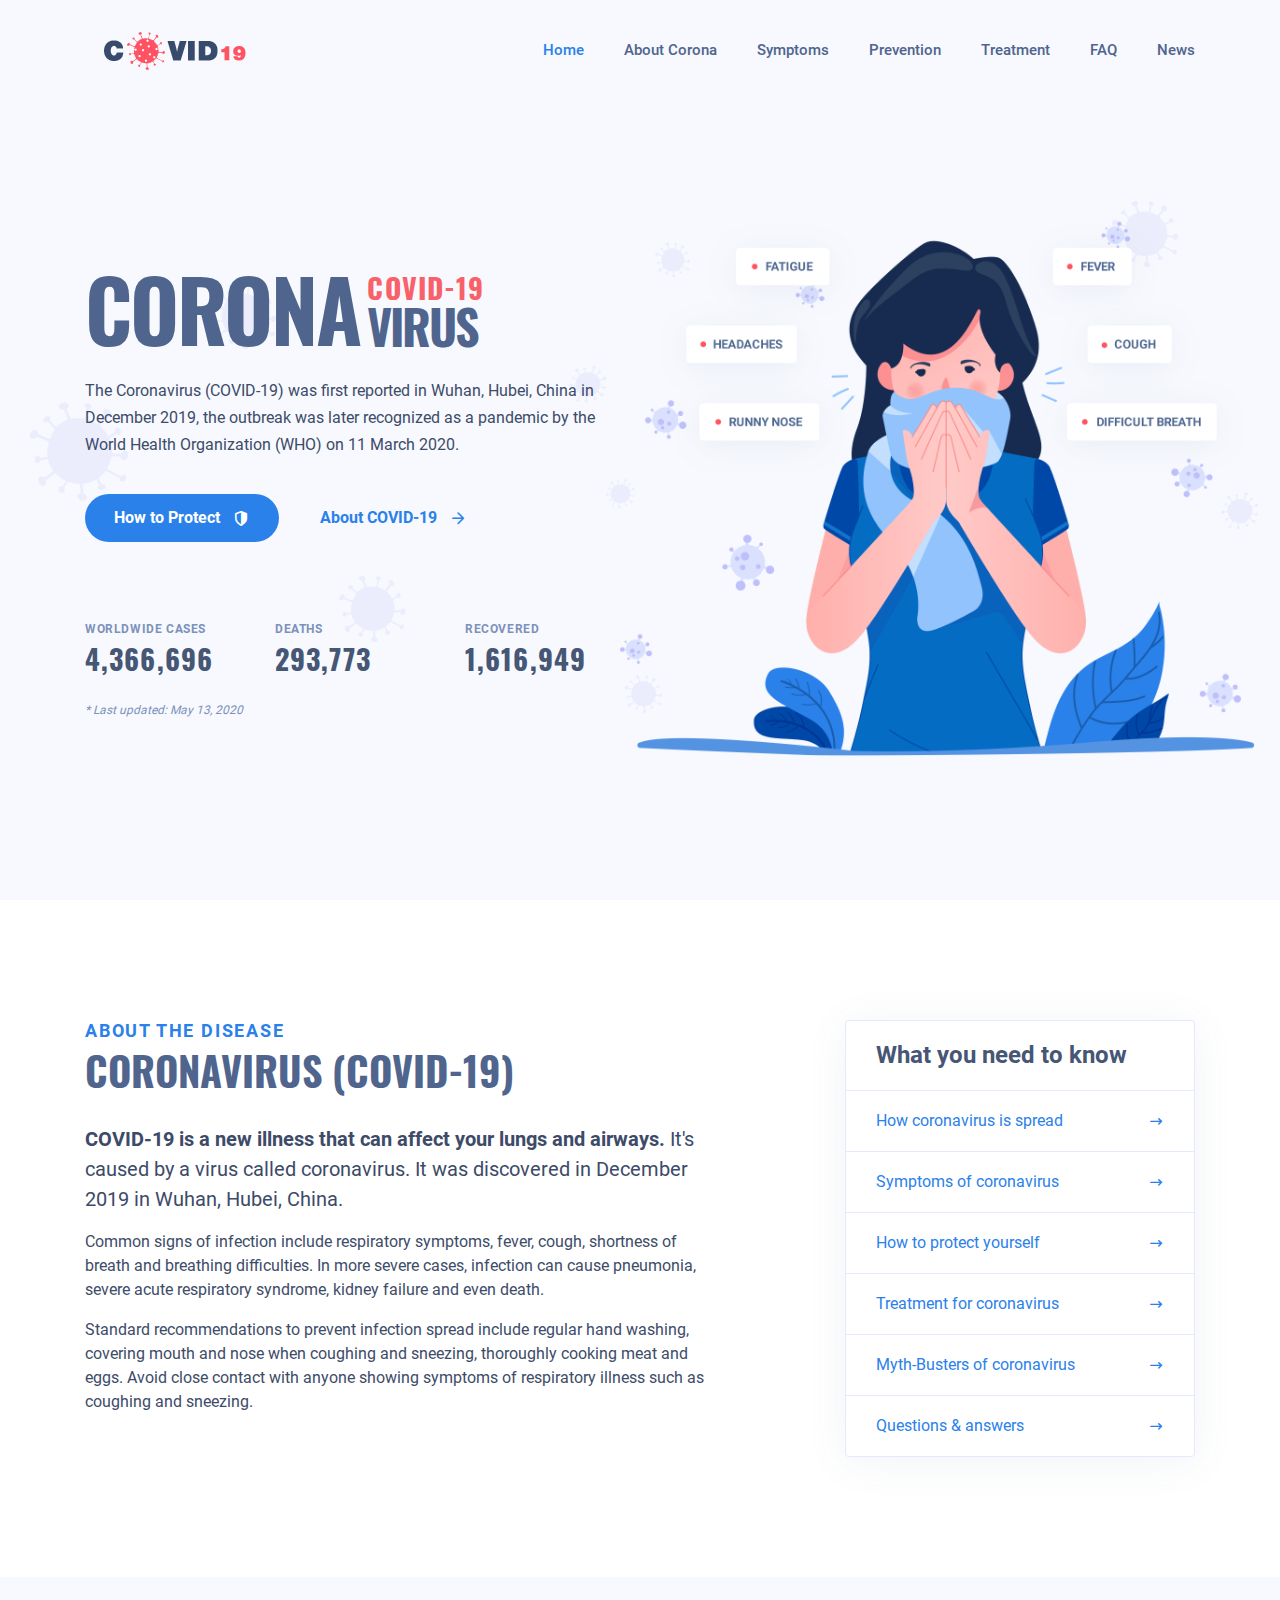
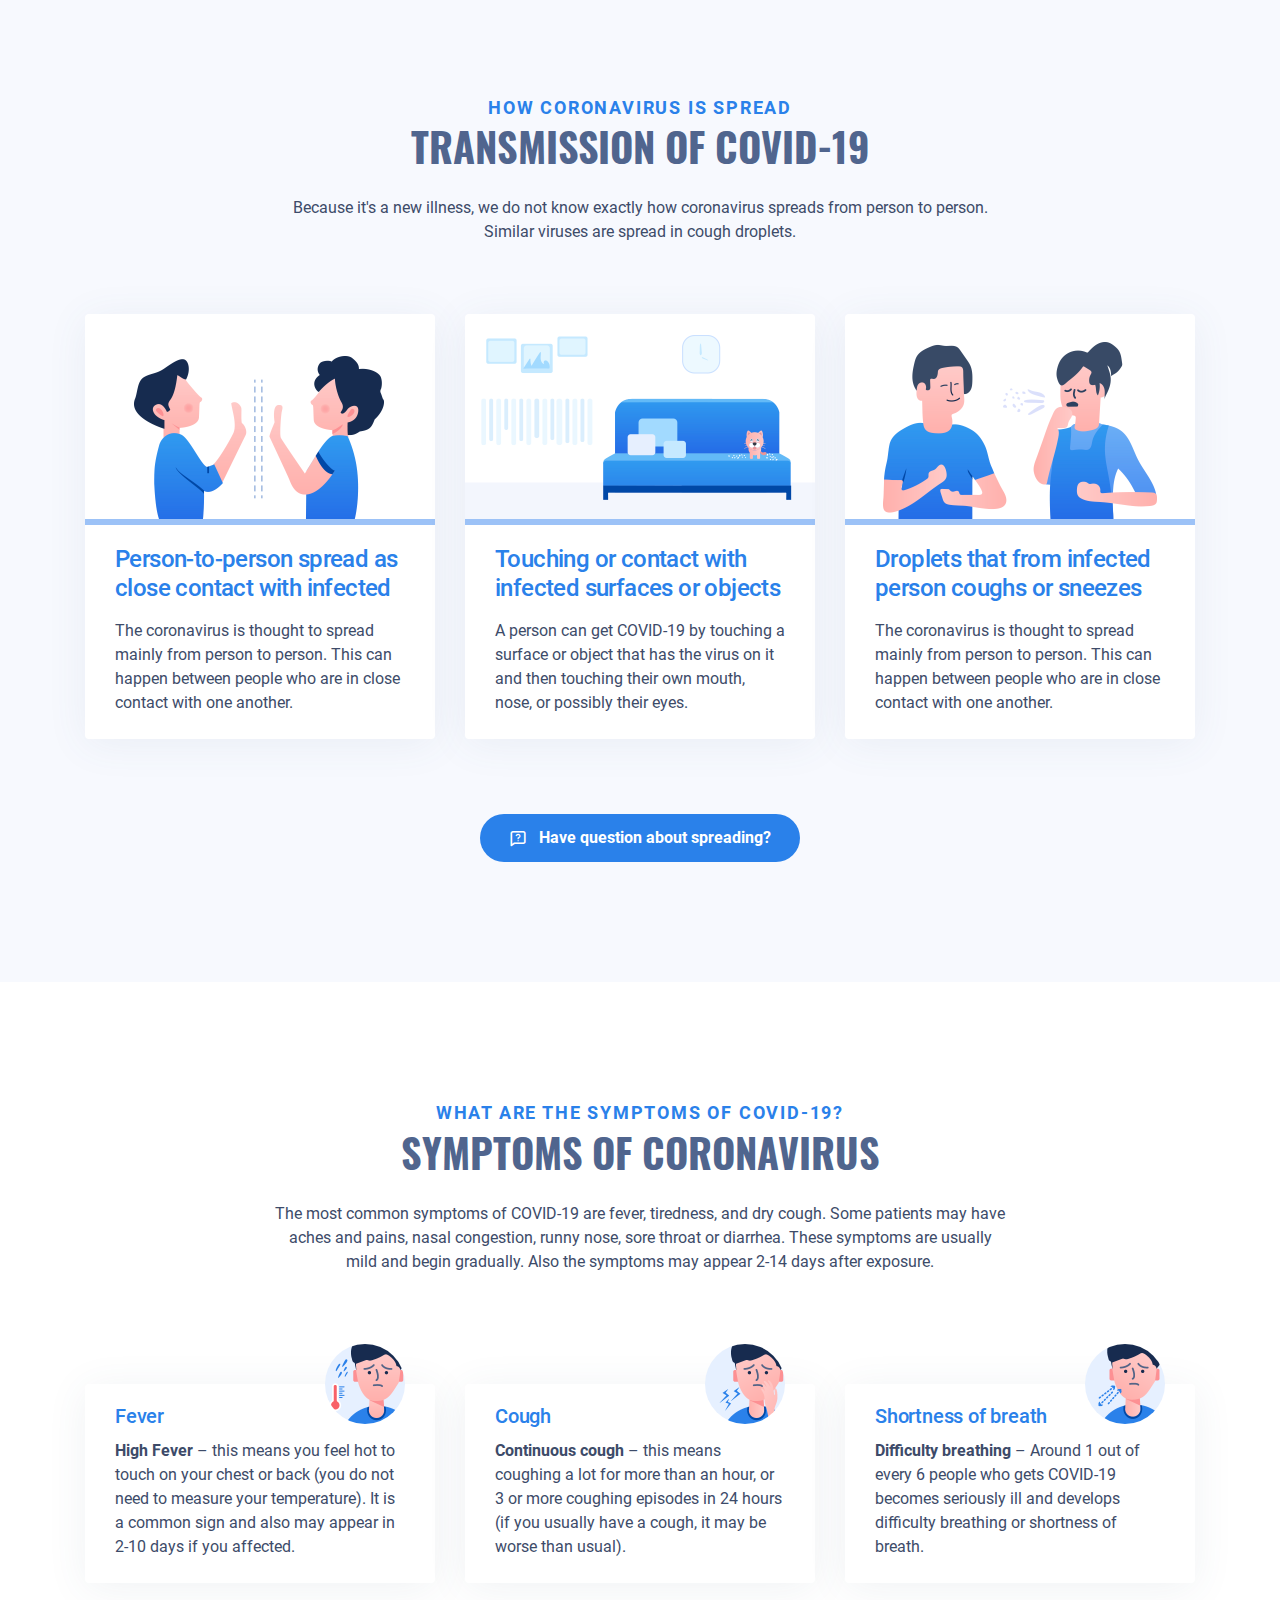
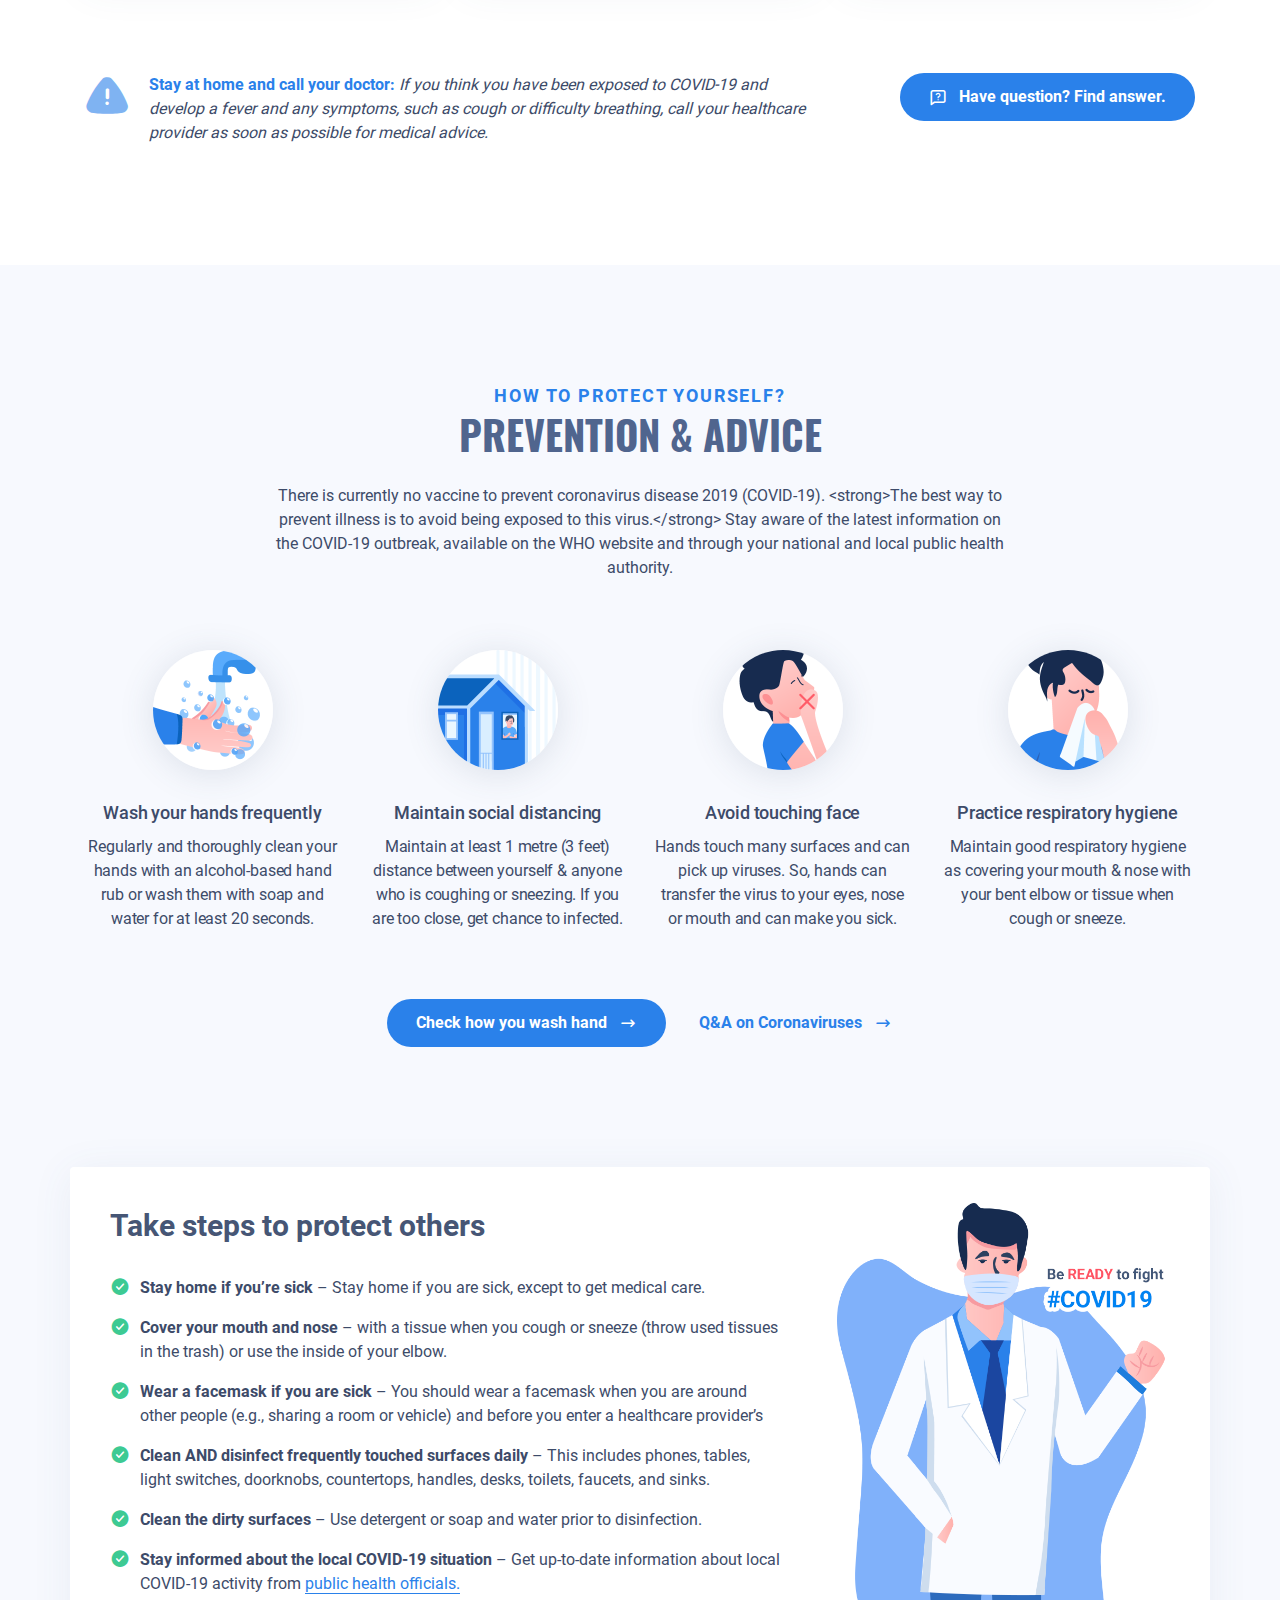
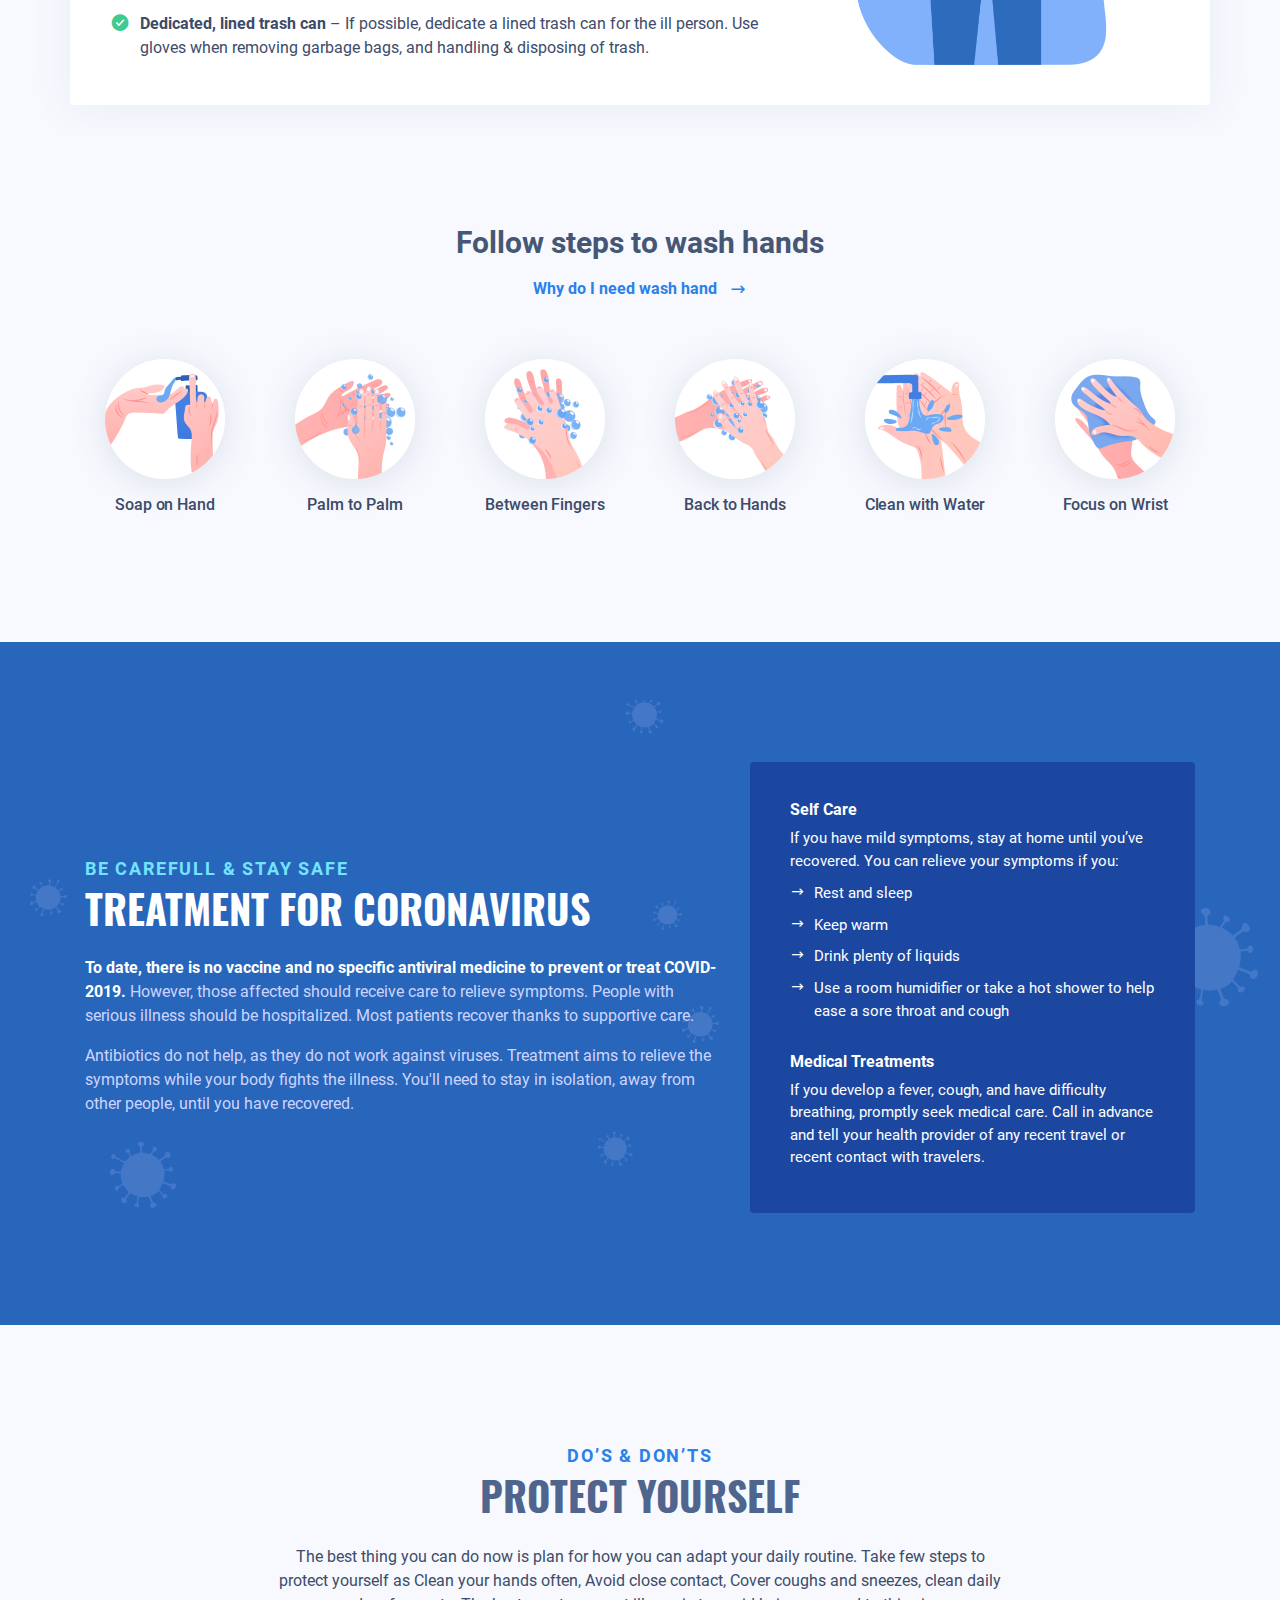
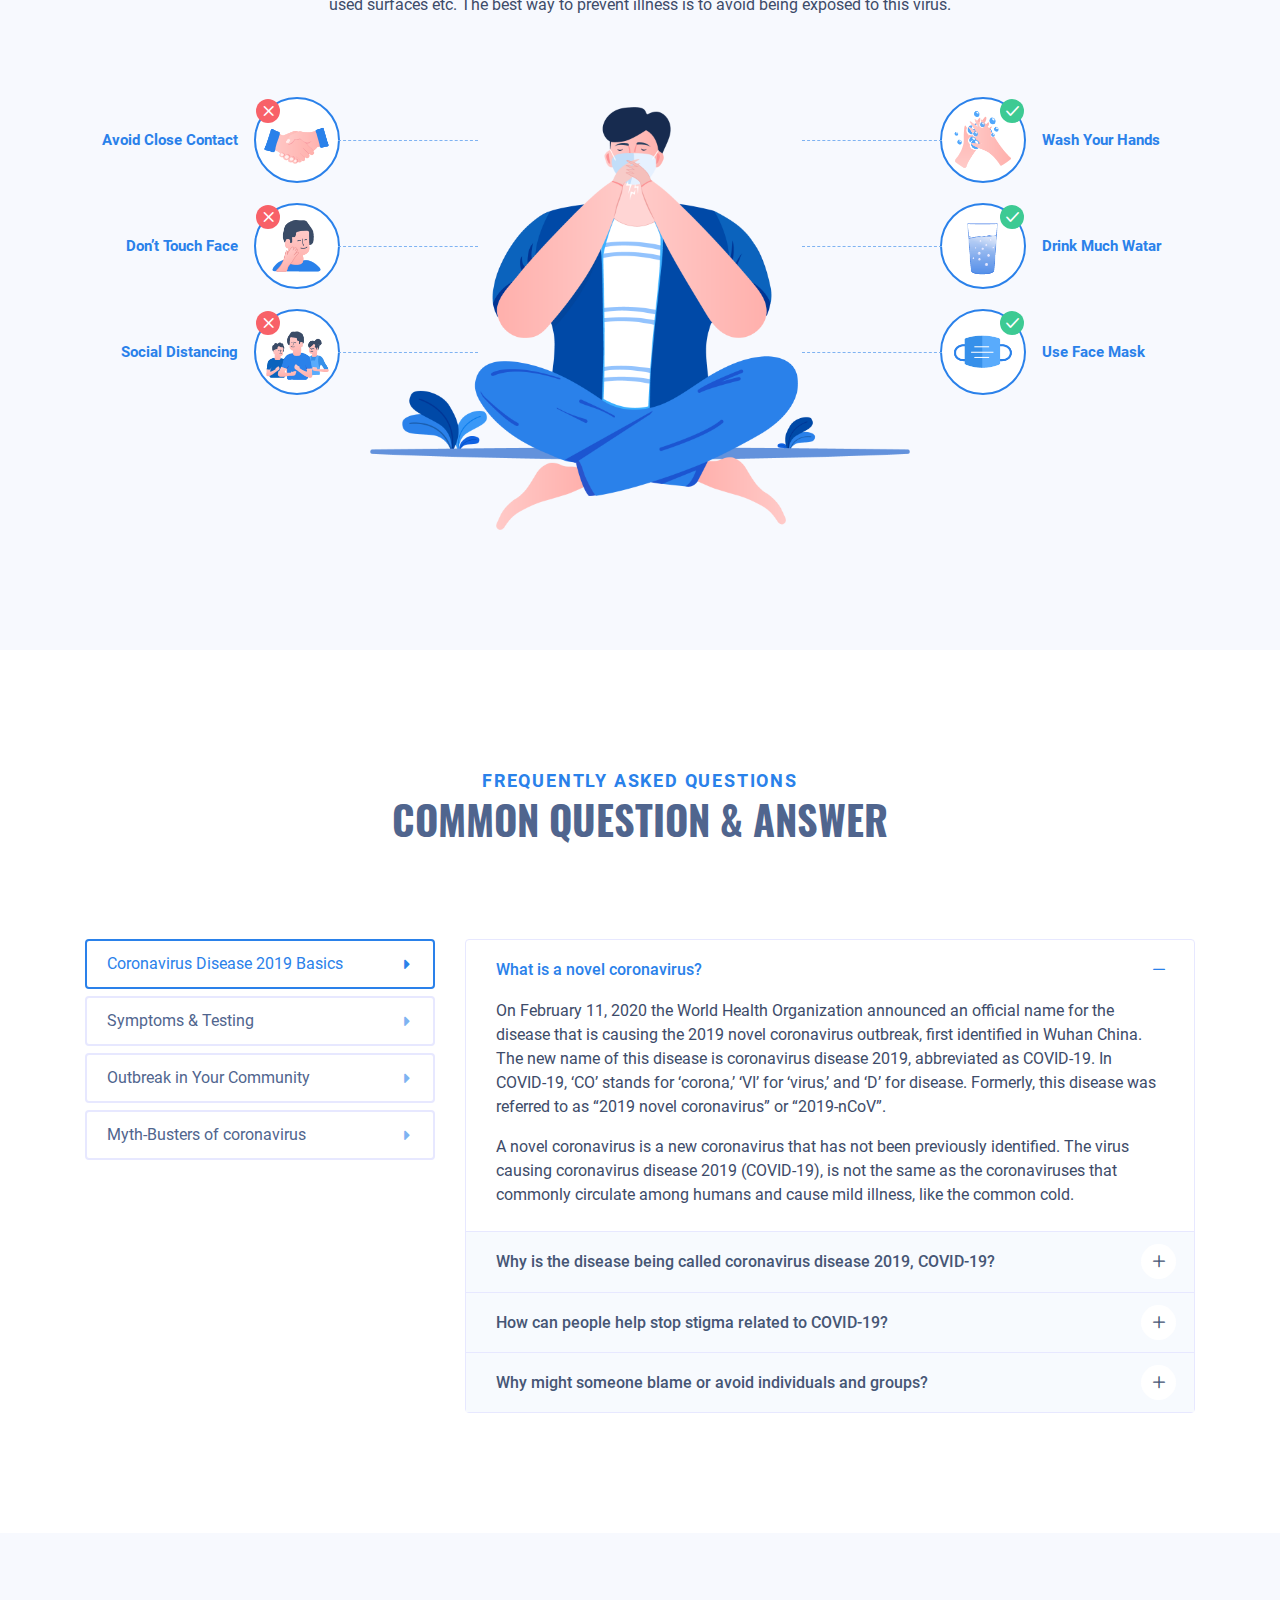
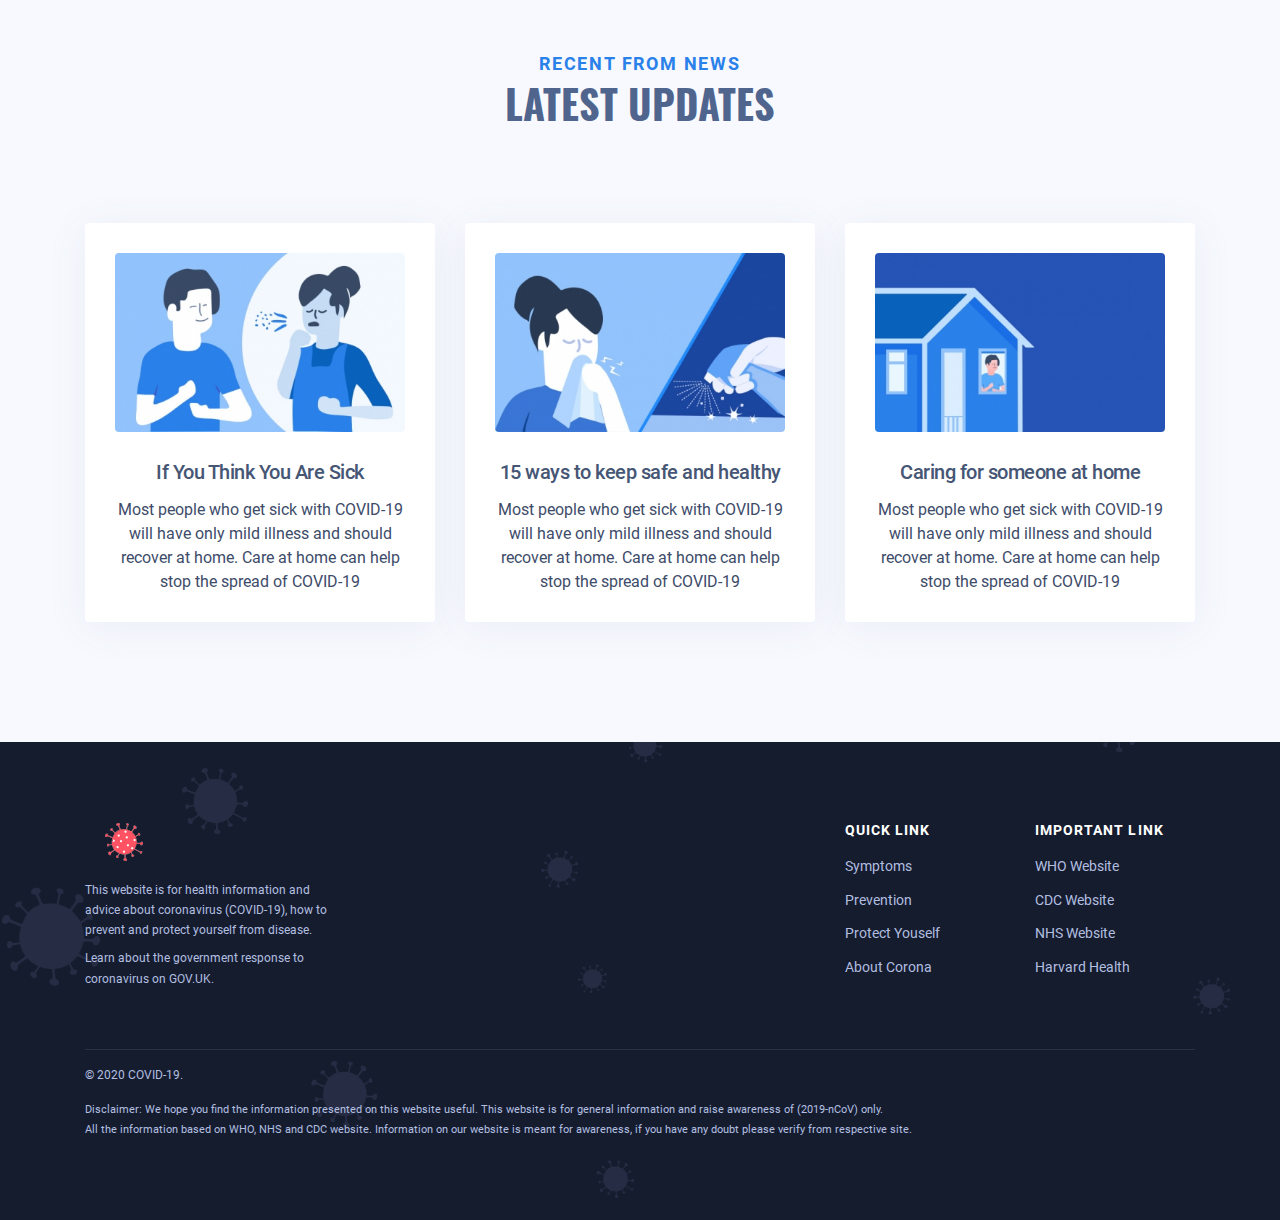
==== commit 77594c10: "Update index.html" ====
--- a/index.html
+++ b/index.html
@@ -21,7 +21,7 @@
 </head>
 <body class="nk-body  com_blue_pagebuilder view-page no-layout no-task itemid-101 ">
 	<input type="hidden" class="bturl" value="https://chipblue.net/joomla/kovid/" />
-	<!-- Page pre loader -->
+
 	<div class="nk-wrap">			
 				<header class="nk-header bg-light has-overlay" id="home">
             <div class="overlay shape shape-a"></div><!-- Overlay Shape -->
@@ -393,6 +393,6 @@
         </footer>
 	</div>
 	<script type="text/javascript" src="templates/kovid19/js/bundle.js"></script>
-    <script type="text/javascript" src="templates/kovid19/js/scripts.js"></script> 
+	<script type="text/javascript" src="templates/kovid19/js/scripts.js"></script> 
 </body>
 </html>
--- a/components/com_k2/css/k24c4d.css
+++ b/components/com_k2/css/k24c4d.css
@@ -0,0 +1,1100 @@
+/**
+ * @version    2.8.x
+ * @package    K2
+ * @author     JoomlaWorks http://www.joomlaworks.net
+ * @copyright  Copyright (c) 2006 - 2017 JoomlaWorks Ltd. All rights reserved.
+ * @license    GNU/GPL license:http://www.gnu.org/copyleft/gpl.html
+ */
+
+/*
+	### Legend ###
+	Colors used:
+		#fafafa (light grey) used as background on all toolbars, category and user/author boxes
+*/
+
+
+
+/*------------------------------------------------------------------------------
+	Common Elements
+--------------------------------------------------------------------------------*/
+
+/* --- Basic typography --- */
+a:active,
+a:focus {outline:0;}
+img {border:none;}
+
+/* --- Global K2 container --- */
+#k2Container {padding:0 0 24px 0;}
+body.contentpane #k2Container {padding:16px;} /* used in popups */
+
+/* --- General padding --- */
+.k2Padding {padding:4px;}
+
+/* --- Clearing --- */
+.clr {clear:both;height:0;line-height:0;display:block;float:none;padding:0;margin:0;border:none;}
+
+/* --- Striped rows (add a different background color enable stripped rows in various listings with K2 content) --- */
+.even {padding:2px;}
+.odd {padding:2px;}
+
+/* --- RSS feed icon --- */
+div.k2FeedIcon {padding:4px 8px;}
+div.k2FeedIcon a,
+div.k2FeedIcon a:hover {display:block;float:right;margin:0;padding:0;width:16px;height:16px;}
+div.k2FeedIcon a span,
+div.k2FeedIcon a:hover span {display:none;}
+
+/* --- Rating --- */
+.itemRatingForm {display:block;vertical-align:middle;line-height:25px;float:left;}
+.itemRatingLog {font-size:11px;margin:0;padding:0 0 0 4px;float:left;}
+div.itemRatingForm .formLogLoading {background:url(../images/loaders/generic.gif) no-repeat left center;height:25px;padding:0 0 0 20px;}
+.itemRatingList,
+.itemRatingList a:hover,
+.itemRatingList .itemCurrentRating {background:transparent url(../images/ratingstars.gif) left -1000px repeat-x;}
+.itemRatingList {position:relative;float:left;width:125px;height:25px;overflow:hidden;list-style:none;margin:0;padding:0;background-position:left top;}
+.itemRatingList li {display:inline;background:none;padding:0;}
+.itemRatingList a,
+.itemRatingList .itemCurrentRating {position:absolute;top:0;left:0;text-indent:-1000px;height:25px;line-height:25px;outline:none;overflow:hidden;border:none;cursor:pointer;}
+.itemRatingList a:hover {background-position:left bottom;}
+.itemRatingList a.one-star {width:20%;z-index:6;}
+.itemRatingList a.two-stars {width:40%;z-index:5;}
+.itemRatingList a.three-stars {width:60%;z-index:4;}
+.itemRatingList a.four-stars {width:80%;z-index:3;}
+.itemRatingList a.five-stars {width:100%;z-index:2;}
+.itemRatingList .itemCurrentRating {z-index:1;background-position:0 center;margin:0;padding:0;}
+span.siteRoot {display:none;}
+
+/* --- CSS added with JavaScript --- */
+.smallerFontSize {font-size:100%;line-height:inherit;}
+.largerFontSize {font-size:150%;line-height:140%;}
+
+/* --- ReCaptcha --- */
+.recaptchatable .recaptcha_image_cell,
+#recaptcha_table {background-color:#fff !important;}
+#recaptcha_table {border-color:#ccc !important;}
+#recaptcha_response_field {border-color:#ccc !important;background-color:#fff !important;}
+.k2-recaptcha-v2 {margin-top:12px;}
+
+/* --- Icon Font Support --- */
+/* Reset for users with older overrides */
+div.itemToolbar ul li a#fontDecrease,
+div.itemToolbar ul li a#fontIncrease {font-size:14px;}
+div.itemToolbar ul li a#fontDecrease img,
+div.itemToolbar ul li a#fontIncrease img {background:none;}
+a.ubUserFeedIcon,
+a.ubUserFeedIcon:hover,
+a.ubUserURL,
+a.ubUserURL:hover,
+span.ubUserEmail,
+div.itemIsFeatured:before,
+div.catItemIsFeatured:before,
+div.userItemIsFeatured:before,
+div.k2FeedIcon a,
+div.k2FeedIcon a:hover,
+div.itemToolbar ul li a#fontDecrease,
+div.itemToolbar ul li a#fontIncrease {background:none;text-decoration:none;vertical-align:middle;font-family:'simple-line-icons';speak:none;font-style:normal;font-weight:400;font-variant:normal;text-transform:none;line-height:1;-webkit-font-smoothing:antialiased;-moz-osx-font-smoothing:grayscale;}
+
+/* Font assignments */
+div.catItemIsFeatured:before,
+div.userItemIsFeatured:before,
+div.itemIsFeatured:before {content:"\e09b";}
+a#fontIncrease:before {content:"\e091";}
+a#fontDecrease:before {content:"\e092";}
+div.k2FeedIcon a:before,
+a.ubUserFeedIcon:before {content:"\e03b";}
+a.ubUserURL:before {content:"\e037";}
+span.ubUserEmail:before {content:"\e086";}
+
+/* --- Primary lists in modules --- */
+div.k2LatestCommentsBlock ul,
+div.k2TopCommentersBlock ul,
+div.k2ItemsBlock ul,
+div.k2LoginBlock ul,
+div.k2UserBlock ul.k2UserBlockActions,
+div.k2UserBlock ul.k2UserBlockRenderedMenu,
+div.k2ArchivesBlock ul,
+div.k2AuthorsListBlock ul,
+div.k2CategoriesListBlock ul,
+div.k2UsersBlock ul {margin:0;padding:0 4px;list-style:none;} /* Example CSS: padding:0;margin:0;list-style:none; */
+
+div.k2LatestCommentsBlock ul li,
+div.k2TopCommentersBlock ul li,
+div.k2ItemsBlock ul li,
+div.k2LoginBlock ul li,
+div.k2ArchivesBlock ul li,
+div.k2AuthorsListBlock ul li,
+div.k2CategoriesListBlock ul li,
+div.k2UsersBlock ul li {display:block;padding:0;margin:0 0 24px 0;} /* Example CSS: display:block;clear:both;padding:2px 0;border-bottom:1px dotted #ccc; */
+
+.clearList {display:none;float:none;clear:both;} /* this class is used to clear all previous floating list elements */
+.lastItem {border:none;} /* class appended on last list item */
+
+/* --- Avatars --- */
+.k2Avatar img {display:block;float:left;background:#fff;border:1px solid #ddd;border-radius:50%;padding:2px;margin:2px 4px 4px 0;}
+
+/* --- Read more --- */
+a.k2ReadMore {}
+a.k2ReadMore:hover {}
+
+/* --- Pagination --- */
+div.k2Pagination {padding:8px;margin:24px 0 4px 0;text-align:center;}
+div.k2Pagination ul {text-align:center;}
+div.k2Pagination ul li {display:inline-block;margin:0;padding:0;}
+div.k2Pagination ul li a {display:inline-block;padding:4px 8px;margin:0 8px;border:1px solid #ddd;border-radius:4px;vertical-align:middle;background:#fff;text-decoration:none;}
+div.k2Pagination ul li a:hover {background:#fafafa;cursor:pointer;}
+div.k2Pagination ul li.active a {background:#fafafa;}
+div.k2Pagination ul li a span {vertical-align:middle;}
+
+/* --- Extra fields: CSV data styling --- */
+table.csvData {}
+table.csvData tr th {}
+table.csvData tr td {}
+
+/* --- Featured flags: the classes are repeated further below to indicate placement in the CSS structure --- */
+div.itemIsFeatured,
+div.catItemIsFeatured,
+div.userItemIsFeatured {position:relative;}
+div.itemIsFeatured:before,
+div.catItemIsFeatured:before,
+div.userItemIsFeatured:before {position:absolute;top:10px;right:10px;color:#CF1919;font-size:20px;}
+
+/* --- Separators --- */
+.k2HorizontalSep {border:0;padding:0;margin:0 8px;}
+
+/* --- Edit Buttons --- */
+span.itemEditLink,
+span.catItemEditLink,
+span.userItemEditLink,
+span.userItemAddLink {float:right;display:block;padding:0;margin:0;width:120px;text-align:right;}
+	span.itemEditLink a,
+	span.catItemEditLink a,
+	span.userItemEditLink a,
+	span.userItemAddLink a {display:inline-block;padding:4px 8px;margin:0;background:#2d96dd;color:#fff;border:0;border-radius:4px;font-size:11px;line-height:100%;font-weight:bold;text-align:center;text-decoration:none;}
+	span.itemEditLink a:hover,
+	span.catItemEditLink a:hover,
+	span.userItemEditLink a:hover,
+	span.userItemAddLink a:hover {background:#217dbb;}
+
+
+
+/*------------------------------------------------------------------------------
+	Component - Item view
+--------------------------------------------------------------------------------*/
+a.itemPrintThisPage {display:block;width:160px;margin:4px auto 16px;padding:8px;border:1px solid #ddd;border-radius:4px;text-align:center;font-size:14px;}
+a.itemPrintThisPage:hover {background:#fafafa;text-decoration:none;}
+
+div.itemView {padding:8px 0 24px 0;margin:0 0 24px 0;} /* this is the item container for this view */
+div.itemIsFeatured {} /* Attach a class for each featured item */
+
+span.itemEditLink {}
+	span.itemEditLink a {}
+	span.itemEditLink a:hover {}
+
+div.itemHeader {}
+	div.itemHeader span.itemDateCreated {color:#999;font-size:11px;}
+	div.itemHeader h2.itemTitle {padding:10px 0 4px 0;margin:0;}
+	div.itemHeader h2.itemTitle span {}
+	div.itemHeader h2.itemTitle span sup {font-size:12px;color:#CF1919;text-decoration:none;} /* "Featured" presented in superscript */
+	div.itemHeader span.itemAuthor {display:block;padding:0;margin:0;}
+	div.itemHeader span.itemAuthor a:before {content:" ";}
+	div.itemHeader span.itemAuthor a {}
+	div.itemHeader span.itemAuthor a:hover {}
+
+div.itemToolbar {padding:8px;margin:16px 0 0 0;background:#fafafa;border-radius:4px;}
+	div.itemToolbar ul {text-align:right;list-style:none;padding:0;margin:0;}
+	div.itemToolbar ul li {display:inline;list-style:none;padding:0 4px 0 8px;margin:0;border-left:1px solid #ccc;text-align:center;background:none;font-size:12px;}
+	div.itemToolbar ul > li:first-child {border:none;} /* remove the first CSS border from the left of the toolbar */
+	div.itemToolbar ul li a {font-size:12px;font-weight:normal;}
+	div.itemToolbar ul li a:hover {}
+	div.itemToolbar ul li a span {}
+	div.itemToolbar ul li a.itemPrintLink {}
+	div.itemToolbar ul li a.itemPrintLink span {}
+	div.itemToolbar ul li a.itemEmailLink {}
+	div.itemToolbar ul li a.itemEmailLink span {}
+	div.itemToolbar ul li a.itemVideoLink {}
+	div.itemToolbar ul li a.itemVideoLink span {}
+	div.itemToolbar ul li a.itemImageGalleryLink {}
+	div.itemToolbar ul li a.itemImageGalleryLink span {}
+	div.itemToolbar ul li a.itemCommentsLink {}
+	div.itemToolbar ul li a.itemCommentsLink span {}
+	div.itemToolbar ul li a img {vertical-align:middle;}
+	div.itemToolbar ul li span.itemTextResizerTitle {}
+	div.itemToolbar ul li a#fontDecrease {margin:0 0 0 2px;}
+	div.itemToolbar ul li a#fontDecrease img {width:13px;height:13px;font-size:13px;}
+	div.itemToolbar ul li a#fontIncrease {margin:0 0 0 2px;}
+	div.itemToolbar ul li a#fontIncrease img {width:13px;height:13px;font-size:13px;}
+	div.itemToolbar ul li a#fontDecrease span,
+	div.itemToolbar ul li a#fontIncrease span {display:none;}
+
+div.itemRatingBlock {padding:8px 0;}
+	div.itemRatingBlock span {display:block;float:left;font-style:normal;padding:0 4px 0 0;margin:0;color:#999;}
+
+div.itemBody {padding:8px 0;margin:0;}
+
+div.itemImageBlock {padding:8px 0;margin:0 0 16px 0;}
+	span.itemImage {display:block;text-align:center;margin:0 0 8px 0;}
+	span.itemImage img {max-width:100%;height:auto;}
+	span.itemImageCaption {color:#666;float:left;display:block;font-size:11px;}
+	span.itemImageCredits {color:#999;float:right;display:block;font-style:italic;font-size:11px;}
+	@media screen and ( max-width:600px ){
+		span.itemImageCaption,
+		span.itemImageCredits {float:none;text-align:center;}
+	}
+
+div.itemIntroText {color:#444;font-size:18px;font-weight:bold;line-height:24px;padding:4px 0 12px 0;}
+	div.itemIntroText img {}
+
+div.itemFullText {}
+	div.itemFullText h3 {margin:0;padding:16px 0 4px 0;}
+	div.itemFullText p {}
+	div.itemFullText img {}
+
+div.itemExtraFields {margin:16px 0 0 0;padding:8px 0 0 0;border-top:1px dotted #ddd;}
+	div.itemExtraFields h3 {margin:0;padding:0 0 8px 0;}
+	div.itemExtraFields ul {margin:0;padding:0;list-style:none;}
+	div.itemExtraFields ul li {display:block;}
+	div.itemExtraFields ul li span.itemExtraFieldsLabel {display:block;float:left;font-weight:bold;margin:0 4px 0 0;width:30%;}
+	div.itemExtraFields ul li span.itemExtraFieldsValue {}
+
+div.itemContentFooter {display:block;text-align:right;padding:4px 0;margin:16px 0 4px 0;color:#999;}
+	span.itemHits {float:left;}
+	span.itemDateModified {}
+
+div.itemSocialSharing {padding:8px 0;}
+	div.itemTwitterButton {float:left;margin:2px 24px 0 0;}
+	div.itemFacebookButton {float:left;margin-right:24px;width:200px;}
+	div.itemGooglePlusOneButton {}
+
+div.itemLinks {margin:16px 0;padding:0;}
+
+div.itemCategory {}
+	div.itemCategory span {font-weight:bold;color:#555;padding:0 4px 0 0;}
+	div.itemCategory a {}
+div.itemTagsBlock {}
+	div.itemTagsBlock span {font-weight:bold;color:#555;padding:0 4px 0 0;}
+	div.itemTagsBlock ul.itemTags {list-style:none;padding:0;margin:0;display:inline;}
+	div.itemTagsBlock ul.itemTags li {display:inline;list-style:none;padding:0 4px 0 0;margin:0;text-align:center;}
+	div.itemTagsBlock ul.itemTags li a:before {content:"#";}
+	div.itemTagsBlock ul.itemTags li a {}
+	div.itemTagsBlock ul.itemTags li a:hover {}
+
+div.itemAttachmentsBlock {padding:4px;border-bottom:1px dotted #ccc;}
+	div.itemAttachmentsBlock span {font-weight:bold;color:#555;padding:0 4px 0 0;}
+	div.itemAttachmentsBlock ul.itemAttachments {list-style:none;padding:0;margin:0;display:inline;}
+	div.itemAttachmentsBlock ul.itemAttachments li {display:inline;list-style:none;padding:0 4px;margin:0;text-align:center;}
+	div.itemAttachmentsBlock ul.itemAttachments li a {}
+	div.itemAttachmentsBlock ul.itemAttachments li a:hover {}
+	div.itemAttachmentsBlock ul.itemAttachments li span {font-size:10px;color:#999;font-weight:normal;}
+
+/* Author block */
+div.itemAuthorBlock {background:#fafafa;border:1px solid #ddd;border-radius:4px;margin:0 0 16px 0;padding:8px;}
+	div.itemAuthorBlock img.itemAuthorAvatar {float:left;display:block;background:#fff;padding:4px;border:1px solid #ddd;margin:0 8px 0 0;border-radius:50%;}
+	div.itemAuthorBlock div.itemAuthorDetails {margin:0;padding:4px 0 0 0;}
+	div.itemAuthorBlock div.itemAuthorDetails h3.authorName {margin:0 0 4px 0;padding:0;}
+	div.itemAuthorBlock div.itemAuthorDetails h3.authorName a {font-size:16px;}
+	div.itemAuthorBlock div.itemAuthorDetails h3.authorName a:hover {}
+	div.itemAuthorBlock div.itemAuthorDetails p {}
+	div.itemAuthorBlock div.itemAuthorDetails span.itemAuthorUrl {font-weight:bold;color:#555;}
+	div.itemAuthorBlock div.itemAuthorDetails span.itemAuthorEmail {font-weight:bold;color:#555;}
+	div.itemAuthorBlock div.itemAuthorDetails span.itemAuthorUrl a,
+	div.itemAuthorBlock div.itemAuthorDetails span.itemAuthorEmail a {font-weight:normal;}
+
+/* Author latest */
+div.itemAuthorLatest {margin-bottom:16px;padding:0;}
+	div.itemAuthorLatest h3 {}
+	div.itemAuthorLatest ul {}
+		div.itemAuthorLatest ul li {}
+			div.itemAuthorLatest ul li a {}
+			div.itemAuthorLatest ul li a:hover {}
+
+/* Related by tag */
+div.itemRelated {margin-bottom:16px;padding:0;} /* Add overflow-x:scroll; if you want to enable the scrolling features, as explained in item.php */
+	div.itemRelated h3 {}
+	div.itemRelated ul {}
+		div.itemRelated ul li {}
+		div.itemRelated ul li.k2ScrollerElement {float:left;overflow:hidden;border:1px solid #ddd;padding:4px;margin:0 4px 4px 0;background:#fff;} /* you need to insert this class in the related li element in item.php for this styling to take effect */
+		div.itemRelated ul li.clr {clear:both;height:0;line-height:0;display:block;float:none;padding:0;margin:0;border:none;}
+			a.itemRelTitle {}
+			div.itemRelCat {}
+				div.itemRelCat a {}
+			div.itemRelAuthor {}
+				div.itemRelAuthor a {}
+			img.itemRelImg {}
+			div.itemRelIntrotext {}
+			div.itemRelFulltext {}
+			div.itemRelMedia {}
+			div.itemRelImageGallery {}
+
+/* Video */
+div.itemVideoBlock {margin:0 0 16px 0;padding:16px;background:#010101 url(../images/videobg.gif) repeat-x bottom;color:#eee;}
+	div.itemVideoBlock div.itemVideoEmbedded {text-align:center;} /* for embedded videos (not using AllVideos) */
+	div.itemVideoBlock span.itemVideo {display:block;overflow:hidden;}
+	div.itemVideoBlock span.itemVideoCaption {color:#eee;float:left;display:block;font-size:11px;font-weight:bold;width:60%;}
+	div.itemVideoBlock span.itemVideoCredits {color:#eee;float:right;display:block;font-style:italic;font-size:11px;width:35%;text-align:right;}
+	@media screen and ( max-width:600px ){
+		div.itemVideoBlock span.itemVideoCaption,
+		div.itemVideoBlock span.itemVideoCredits {float:none;text-align:center;width:auto;}
+	}
+
+/* Image Gallery */
+div.itemImageGallery {margin:0 0 16px 0;padding:0;}
+
+/* Article navigation */
+div.itemNavigation {padding:8px;margin:0 0 24px 0;background:#fafafa;border-radius:4px;}
+	div.itemNavigation span.itemNavigationTitle {color:#999;}
+	div.itemNavigation a.itemPrevious {padding:0 12px;}
+	div.itemNavigation a.itemNext {padding:0 12px;}
+
+/* Comments */
+div.itemComments {background:#fafafa;border:1px solid #ddd;border-radius:4px;padding:16px;}
+
+	div.itemComments ul.itemCommentsList {margin:0 0 16px;padding:0;list-style:none;}
+	div.itemComments ul.itemCommentsList li {display:block;padding:4px;margin:0 0 8px 0;border-bottom:1px solid #ddd;background:#fff;}
+	div.itemComments ul.itemCommentsList li.authorResponse {background:#f5fdff;}
+	div.itemComments ul.itemCommentsList li.unpublishedComment {background:#ffeaea;}
+	div.itemComments ul.itemCommentsList li img {float:left;margin:4px 4px 4px 0;padding:4px;}
+	div.itemComments ul.itemCommentsList li span.commentDate {padding:0 4px 0 0;margin:0 8px 0 0;border-right:1px solid #ccc;font-weight:bold;font-size:14px;}
+	div.itemComments ul.itemCommentsList li span.commentAuthorName {font-weight:bold;font-size:14px;}
+	div.itemComments ul.itemCommentsList li p {padding:4px 0;}
+	div.itemComments ul.itemCommentsList li span.commentAuthorEmail {display:none;}
+	div.itemComments ul.itemCommentsList li span.commentLink {float:right;margin-left:8px;}
+	div.itemComments ul.itemCommentsList li span.commentLink a {font-size:11px;color:#999;text-decoration:underline;}
+	div.itemComments ul.itemCommentsList li span.commentLink a:hover {font-size:11px;color:#555;text-decoration:underline;}
+
+	div.itemComments ul.itemCommentsList li span.commentToolbar {display:block;clear:both;}
+	div.itemComments ul.itemCommentsList li span.commentToolbar a {font-size:11px;color:#999;text-decoration:underline;margin-right:4px;}
+	div.itemComments ul.itemCommentsList li span.commentToolbar a:hover {font-size:11px;color:#555;text-decoration:underline;}
+	div.itemComments ul.itemCommentsList li span.commentToolbarLoading {background:url(../images/loaders/search.gif) no-repeat 100% 50%;}
+
+div.itemCommentsPagination {padding:4px;margin:0 0 24px 0;}
+	/* Joomla 1.5 - 2.5 */
+	div.itemCommentsPagination span.pagination {display:block;float:right;clear:both;}
+	/* Joomla 3.x */
+	div.itemCommentsPagination ul {text-align:center;}
+	div.itemCommentsPagination ul li {display:inline-block;margin:0;padding:0;}
+	div.itemCommentsPagination ul li a {display:inline-block;padding:4px 8px;margin:0 8px;border:1px solid #ddd;border-radius:4px;vertical-align:middle;background:#fff;text-decoration:none;}
+	div.itemCommentsPagination ul li a:hover {background:#fafafa;cursor:pointer;}
+	div.itemCommentsPagination ul li.active a {background:#fafafa;}
+	div.itemCommentsPagination ul li a span {vertical-align:middle;}
+
+div.itemCommentsForm h3 {margin:0;padding:0 0 4px 0;}
+	div.itemCommentsForm p.itemCommentsFormNotes {border-top:2px solid #ccc;padding:8px 0;}
+	div.itemCommentsForm form {margin:0;padding:0;width:100%;}
+	div.itemCommentsForm form label.formComment,
+	div.itemCommentsForm form label.formName,
+	div.itemCommentsForm form label.formEmail,
+	div.itemCommentsForm form label.formUrl,
+	div.itemCommentsForm form label.formRecaptcha {display:block;margin:12px 0 0 2px;}
+	div.itemCommentsForm form textarea.inputbox {display:block;width:100%;height:200px;margin:0;padding:8px;box-sizing:border-box;}
+	div.itemCommentsForm form input.inputbox {display:block;width:100%;margin:0;padding:8px;line-height:150%;height:auto;box-sizing:border-box;}
+	div.itemCommentsForm form input#submitCommentButton {display:block;margin:16px 0 0 0;padding:8px 16px;background:#2d96dd;color:#fff;border:0;border-radius:4px;font-size:16px;font-weight:bold;}
+	div.itemCommentsForm form input#submitCommentButton:hover {background:#217dbb;}
+	div.itemCommentsForm form span#formLog {margin:24px;padding:8px 12px;border-radius:4px;text-align:center;display:none;}
+		div.itemCommentsForm form span#formLog.k2FormLogError {display:block;background:#f00;color:#fff;}
+		div.itemCommentsForm form span#formLog.k2FormLogSuccess {display:block;background:#18ac00;color:#fff;}
+	div.itemCommentsForm form .formLogLoading {background:url(../images/loaders/generic.gif) no-repeat left center;}
+
+div.itemCommentsLoginFirst {display:block;margin:24px;padding:8px 12px;background:#f00;color:#fff;border-radius:4px;}
+
+/* "Report comment" form */
+div.k2ReportCommentFormContainer {padding:8px;width:480px;margin:0 auto;}
+	div.k2ReportCommentFormContainer blockquote {width:462px;background:#fafafa;border:1px solid #ddd;padding:8px;margin:0 0 8px 0;}
+	div.k2ReportCommentFormContainer blockquote span.quoteIconLeft {font-style:italic;font-weight:bold;font-size:40px;color:#135CAE;line-height:30px;vertical-align:top;display:block;float:left;}
+	div.k2ReportCommentFormContainer blockquote span.quoteIconRight {font-style:italic;font-weight:bold;font-size:40px;color:#135CAE;line-height:30px;vertical-align:top;display:block;float:right;}
+	div.k2ReportCommentFormContainer blockquote span.theComment {font-style:italic;font-size:12px;font-weight:normal;color:#000;padding:0 4px;}
+	div.k2ReportCommentFormContainer form label {display:block;font-weight:bold;}
+	div.k2ReportCommentFormContainer form input,
+	div.k2ReportCommentFormContainer form textarea {display:block;border:1px solid #ddd;font-size:12px;padding:2px;margin:0 0 8px 0;width:474px;}
+	div.k2ReportCommentFormContainer form #recaptcha {margin-bottom:24px;}
+	div.k2ReportCommentFormContainer form span#formLog {margin:24px;padding:8px 12px;background:#fafafa;border-radius:4px;text-align:center;display:none;}
+	div.k2ReportCommentFormContainer form .formLogLoading {background:url(../images/loaders/generic.gif) no-repeat left center;}
+
+/* Back to top link */
+div.itemBackToTop {text-align:right;}
+	div.itemBackToTop a {text-decoration:underline;}
+	div.itemBackToTop a:hover {text-decoration:underline;}
+
+
+
+/*------------------------------------------------------------------------------
+	Component - Itemlist view (category)
+--------------------------------------------------------------------------------*/
+
+div.itemListCategoriesBlock {}
+
+/* --- Category block --- */
+div.itemListCategory {background:#fafafa;border:1px solid #ddd;border-radius:4px;margin:0 0 24px 0;padding:8px;}
+	span.catItemAddLink {display:block;padding:8px 0;margin:0 0 4px 0;border-bottom:1px dotted #ccc;text-align:right;}
+	span.catItemAddLink a {padding:4px 16px;border:1px solid #ddd;background:#fafafa;text-decoration:none;}
+	span.catItemAddLink a:hover {background:#ffffcc;}
+	div.itemListCategory img {float:left;display:block;margin:0 8px 0 0;}
+	div.itemListCategory h2 {}
+	div.itemListCategory p {}
+
+/* --- Sub-category block --- */
+div.itemListSubCategories {}
+	div.itemListSubCategories h3 {}
+		div.subCategoryContainer {float:left;}
+		div.subCategoryContainerLast {} /* this class is appended to the last container on each row of items (useful when you want to set 0 padding/margin to the last container) */
+			div.subCategory {background:#fafafa;border:1px solid #ddd;margin:4px;padding:8px;}
+				div.subCategory a.subCategoryImage,
+				div.subCategory a.subCategoryImage:hover {text-align:center;display:block;}
+				div.subCategory a.subCategoryImage img,
+				div.subCategory a.subCategoryImage:hover img {margin:0 8px 0 0;}
+				div.subCategory h2 {}
+				div.subCategory h2 a {}
+				div.subCategory h2 a:hover {}
+				div.subCategory p {}
+
+/* --- Item groups --- */
+div.itemList {}
+	div#itemListLeading {}
+	div#itemListPrimary {}
+	div#itemListSecondary {}
+	div#itemListLinks {background:#fafafa;border:1px solid #ddd;margin:8px 0;padding:8px;}
+
+		div.itemContainer {float:left;}
+		div.itemContainerLast {} /* this class is appended to the last container on each row of items (useful when you want to set 0 padding/margin to the last container) */
+		@media screen and ( max-width:600px ){
+			div.itemContainer, div.subCategoryContainer {float:none;display:block;width:100%!important;}
+		}
+
+/* --- Item block for each item group --- */
+div.catItemView {margin-bottom:48px;padding:4px;} /* this is the container for each K2 item on this view */
+
+	/* Additional class appended to the element above for further styling per group item */
+	div.groupLeading {}
+	div.groupPrimary {}
+	div.groupSecondary {}
+	div.groupLinks {padding:0;margin:0;}
+
+	div.catItemIsFeatured {} /* Attach a class for each featured item */
+
+span.catItemEditLink {}
+	span.catItemEditLink a {}
+	span.catItemEditLink a:hover {}
+
+div.catItemHeader {}
+	div.catItemHeader span.catItemDateCreated {color:#999;font-size:11px;}
+	div.catItemHeader h3.catItemTitle {padding:10px 0 4px 0;margin:0;}
+	div.catItemHeader h3.catItemTitle span {}
+	div.catItemHeader h3.catItemTitle span sup {font-size:12px;color:#CF1919;text-decoration:none;} /* superscript */
+	div.catItemHeader span.catItemAuthor {display:block;padding:0;margin:0;}
+	div.catItemHeader span.catItemAuthor a {}
+	div.catItemHeader span.catItemAuthor a:hover {}
+
+div.catItemRatingBlock {padding:8px 0;}
+	div.catItemRatingBlock span {display:block;float:left;font-style:normal;padding:0 4px 0 0;margin:0;color:#999;}
+
+div.catItemBody {padding:8px 0;margin:0;}
+
+div.catItemImageBlock {padding:8px 0;margin:0 0 16px 0;}
+	span.catItemImage {display:block;text-align:center;margin:0 0 8px 0;}
+	span.catItemImage img {max-width:100%;height:auto;}
+
+div.catItemIntroText {font-size:inherit;font-weight:normal;line-height:inherit;padding:4px 0 12px 0;}
+	div.catItemIntroText img {}
+
+div.catItemExtraFields,
+div.genericItemExtraFields {margin:16px 0 0 0;padding:8px 0 0 0;border-top:1px dotted #ddd;}
+	div.catItemExtraFields h4,
+	div.genericItemExtraFields h4 {margin:0;padding:0 0 8px 0;}
+	div.catItemExtraFields ul,
+	div.genericItemExtraFields ul {margin:0;padding:0;list-style:none;}
+	div.catItemExtraFields ul li,
+	div.genericItemExtraFields ul li {display:block;}
+	div.catItemExtraFields ul li span.catItemExtraFieldsLabel,
+	div.genericItemExtraFields ul li span.genericItemExtraFieldsLabel {display:block;float:left;font-weight:bold;margin:0 4px 0 0;width:30%;}
+	div.catItemExtraFields ul li span.catItemExtraFieldsValue {}
+
+div.catItemLinks {margin:0 0 16px 0;padding:0;}
+
+div.catItemHitsBlock {padding:4px 0;}
+	span.catItemHits {}
+
+div.catItemCategory {padding:4px 0;}
+	div.catItemCategory span {font-weight:bold;padding:0 4px 0 0;}
+	div.catItemCategory a {}
+
+div.catItemTagsBlock {padding:4px 0;}
+	div.catItemTagsBlock span {font-weight:bold;padding:0 4px 0 0;}
+	div.catItemTagsBlock ul.catItemTags {list-style:none;padding:0;margin:0;display:inline;}
+	div.catItemTagsBlock ul.catItemTags li {display:inline;list-style:none;padding:0 4px 0 0;margin:0;text-align:center;}
+	div.catItemTagsBlock ul.catItemTags li a:before {content:"#";}
+	div.catItemTagsBlock ul.catItemTags li a {}
+	div.catItemTagsBlock ul.catItemTags li a:hover {}
+
+div.catItemAttachmentsBlock {padding:4px;border-bottom:1px dotted #ccc;}
+	div.catItemAttachmentsBlock span {font-weight:bold;color:#555;padding:0 4px 0 0;}
+	div.catItemAttachmentsBlock ul.catItemAttachments {list-style:none;padding:0;margin:0;display:inline;}
+	div.catItemAttachmentsBlock ul.catItemAttachments li {display:inline;list-style:none;padding:0 4px;margin:0;text-align:center;}
+	div.catItemAttachmentsBlock ul.catItemAttachments li a {}
+	div.catItemAttachmentsBlock ul.catItemAttachments li a:hover {}
+	div.catItemAttachmentsBlock ul.catItemAttachments li span {font-size:10px;color:#999;font-weight:normal;}
+
+/* Video */
+div.catItemVideoBlock {margin:0 0 16px 0;padding:16px;background:#010101 url(../images/videobg.gif) repeat-x bottom;}
+	div.catItemVideoBlock div.catItemVideoEmbedded {text-align:center;} /* for embedded videos (not using AllVideos) */
+	div.catItemVideoBlock span.catItemVideo {display:block;}
+
+/* Image Gallery */
+div.catItemImageGallery {margin:0 0 16px 0;padding:0;}
+
+/* Anchor link to comments */
+div.catItemCommentsLink {display:inline;margin:0 8px 0 0;padding:0 8px 0 0;border-right:1px solid #ccc;}
+	div.catItemCommentsLink a {}
+	div.catItemCommentsLink a:hover {}
+
+/* Read more link */
+div.catItemReadMore {display:inline;}
+	div.catItemReadMore a {}
+	div.catItemReadMore a:hover {}
+
+/* Modified date */
+span.catItemDateModified {display:block;text-align:right;padding:4px;margin:4px 0;color:#999;border-top:1px solid #ddd;}
+
+
+
+/*------------------------------------------------------------------------------
+	Component - Itemlist view (user)
+--------------------------------------------------------------------------------*/
+
+/* User info block */
+div.userView {}
+	div.userBlock {background:#fafafa;border:1px solid #ddd;border-radius:4px;margin:0 0 24px 0;padding:8px;}
+
+		div.userBlock img {display:block;float:left;background:#fff;padding:4px;border:1px solid #ddd;margin:0 8px 0 0;border-radius:50%;}
+		div.userBlock h2 {}
+		div.userBlock div.userDescription {padding:4px 0;}
+		div.userBlock div.userAdditionalInfo {padding:4px 0;margin:8px 0 0 0;}
+			span.userURL {font-weight:bold;color:#555;display:block;}
+			span.userEmail {font-weight:bold;color:#555;display:block;}
+
+		div.userItemList {}
+
+/* User items */
+div.userItemView {margin-bottom:48px;} /* this is the item container for this view */
+div.userItemIsFeatured {} /* Attach a class for each featured item */
+
+div.userItemViewUnpublished {opacity:0.9;border:4px dashed #ccc;background:#fffff2;padding:8px;margin:8px 0;}
+
+span.userItemEditLink {}
+	span.userItemEditLink a {}
+	span.userItemEditLink a:hover {}
+
+div.userItemHeader {}
+	div.userItemHeader span.userItemDateCreated {color:#999;font-size:11px;}
+	div.userItemHeader h3.userItemTitle {padding:10px 0 4px 0;margin:0;}
+	div.userItemHeader h3.userItemTitle span sup {font-size:12px;color:#CF1919;text-decoration:none;} /* "Unpublished" presented in superscript */
+
+div.userItemBody {padding:8px 0;margin:0;}
+
+div.userItemImageBlock {padding:0;margin:0;float:left;}
+	span.userItemImage {display:block;text-align:center;margin:0 8px 8px 0;}
+	span.userItemImage img {max-width:100%;height:auto;}
+
+div.userItemIntroText {font-size:inherit;font-weight:normal;line-height:inherit;padding:4px 0 12px 0;}
+	div.userItemIntroText img {}
+
+div.userItemLinks {margin:0 0 16px 0;padding:0;}
+
+div.userItemCategory {padding:4px 0;}
+	div.userItemCategory span {font-weight:bold;color:#555;padding:0 4px 0 0;}
+	div.userItemCategory a {}
+
+div.userItemTagsBlock {padding:4px 0;}
+	div.userItemTagsBlock span {font-weight:bold;color:#555;padding:0 4px 0 0;}
+	div.userItemTagsBlock ul.userItemTags {list-style:none;padding:0;margin:0;display:inline;}
+	div.userItemTagsBlock ul.userItemTags li {display:inline;list-style:none;padding:0 4px 0 0;margin:0;text-align:center;}
+	div.userItemTagsBlock ul.userItemTags li a:before {content:"#";}
+	div.userItemTagsBlock ul.userItemTags li a {}
+	div.userItemTagsBlock ul.userItemTags li a:hover {}
+
+/* Anchor link to comments */
+div.userItemCommentsLink {display:inline;margin:0 8px 0 0;padding:0 8px 0 0;border-right:1px solid #ccc;}
+	div.userItemCommentsLink a {}
+	div.userItemCommentsLink a:hover {}
+
+/* Read more link */
+div.userItemReadMore {display:inline;}
+	div.userItemReadMore a {}
+	div.userItemReadMore a:hover {}
+
+
+
+/*------------------------------------------------------------------------------
+	Component - Itemlist view (tag)
+--------------------------------------------------------------------------------*/
+div.tagView {}
+
+div.tagItemList {}
+
+div.tagItemView {margin-bottom:48px;} /* this is the item container for this view */
+
+div.tagItemHeader {}
+	div.tagItemHeader span.tagItemDateCreated {color:#999;font-size:11px;}
+	div.tagItemHeader h2.tagItemTitle {padding:10px 0 4px 0;margin:0;}
+
+div.tagItemBody {padding:8px 0;margin:0;}
+
+div.tagItemImageBlock {padding:0;margin:0;float:left;}
+	span.tagItemImage {display:block;text-align:center;margin:0 8px 8px 0;}
+	span.tagItemImage img {max-width:100%;height:auto;}
+
+div.tagItemIntroText {font-size:inherit;font-weight:normal;line-height:inherit;padding:4px 0 12px 0;}
+	div.tagItemIntroText img {}
+
+	div.tagItemExtraFields {}
+		div.tagItemExtraFields h4 {}
+		div.tagItemExtraFields ul {}
+			div.tagItemExtraFields ul li {}
+				div.tagItemExtraFields ul li span.tagItemExtraFieldsLabel {}
+				div.tagItemExtraFields ul li span.tagItemExtraFieldsValue {}
+
+	div.tagItemCategory {display:inline;margin:0 8px 0 0;padding:0 8px 0 0;border-right:1px solid #ccc;}
+		div.tagItemCategory span {font-weight:bold;color:#555;padding:0 4px 0 0;}
+		div.tagItemCategory a {}
+
+/* Read more link */
+div.tagItemReadMore {display:inline;}
+	div.tagItemReadMore a {}
+	div.tagItemReadMore a:hover {}
+
+
+
+/*------------------------------------------------------------------------------
+	Component - Itemlist view (generic)
+--------------------------------------------------------------------------------*/
+div.genericView {}
+
+div.genericItemList {}
+
+div.genericItemView {margin-bottom:48px;} /* this is the item container for this view */
+
+div.genericItemHeader {}
+	div.genericItemHeader span.genericItemDateCreated {color:#999;font-size:11px;}
+	div.genericItemHeader h2.genericItemTitle {padding:10px 0 4px 0;margin:0;}
+
+div.genericItemBody {padding:8px 0;margin:0;}
+
+div.genericItemImageBlock {padding:0;margin:0;float:left;}
+	span.genericItemImage {display:block;text-align:center;margin:0 8px 8px 0;}
+	span.genericItemImage img {max-width:100%;height:auto;}
+
+div.genericItemIntroText {font-size:inherit;font-weight:normal;line-height:inherit;padding:4px 0 12px 0;}
+	div.genericItemIntroText img {}
+
+	div.genericItemExtraFields {}
+		div.genericItemExtraFields h4 {}
+		div.genericItemExtraFields ul {}
+			div.genericItemExtraFields ul li {}
+				div.genericItemExtraFields ul li span.genericItemExtraFieldsLabel {}
+				div.genericItemExtraFields ul li span.genericItemExtraFieldsValue {}
+
+	div.genericItemCategory {display:inline;margin:0 8px 0 0;padding:0 8px 0 0;border-right:1px solid #ccc;}
+		div.genericItemCategory span {font-weight:bold;color:#555;padding:0 4px 0 0;}
+		div.genericItemCategory a {}
+
+/* Read more link */
+div.genericItemReadMore {display:inline;}
+	div.genericItemReadMore a {}
+	div.genericItemReadMore a:hover {}
+
+/* No results found message */
+div#genericItemListNothingFound {padding:40px;text-align:center;}
+	div#genericItemListNothingFound p {font-size:20px;color:#999;}
+
+/* --- Google Search (use Firebug or similar tools to inspect the generated HTML, then style accordingly --- */
+#k2GoogleSearchContainer .gsc-control {width:auto !important;}
+#k2GoogleSearchContainer .gsc-control .gsc-above-wrapper-area,
+#k2GoogleSearchContainer .gsc-control .gsc-resultsHeader,
+#k2GoogleSearchContainer .gsc-control .gsc-url-bottom {display:none !important;} /* Hide unneeded elements of the results page */
+
+
+
+/*------------------------------------------------------------------------------
+	Component - Latest view
+--------------------------------------------------------------------------------*/
+
+div.latestItemsContainer {float:left;}
+@media screen and ( max-width:600px ){
+	div.latestItemsContainer {float:none;display:block;width:100%!important;}
+}
+
+/* Category info block */
+div.latestItemsCategory {background:#fafafa;border:1px solid #ddd;border-radius:4px;margin:0 8px 24px 0;padding:8px;}
+	div.latestItemsCategoryImage {text-align:center;}
+	div.latestItemsCategoryImage img {margin:0 8px 0 0;}
+div.latestItemsCategory h2 {}
+div.latestItemsCategory p {}
+
+/* User info block */
+div.latestItemsUser {background:#fafafa;border:1px solid #ddd;border-radius:4px;margin:0 8px 24px 0;padding:8px;}
+	div.latestItemsUser img {display:block;float:left;background:#fff;padding:4px;border:1px solid #ddd;margin:0 8px 0 0;border-radius:50%;}
+	div.latestItemsUser h2 {}
+	div.latestItemsUser p.latestItemsUserDescription {padding:4px 0;}
+	div.latestItemsUser p.latestItemsUserAdditionalInfo {padding:4px 0;margin:8px 0 0 0;}
+		span.latestItemsUserURL {font-weight:bold;color:#555;display:block;}
+		span.latestItemsUserEmail {font-weight:bold;color:#555;display:block;}
+
+/* Latest items list */
+div.latestItemList {padding:0 8px 8px 0;}
+
+div.latestItemView {} /* this is the item container for this view */
+
+div.latestItemHeader {}
+	div.latestItemHeader h3.latestItemTitle {padding:10px 0 4px 0;margin:0;}
+
+span.latestItemDateCreated {color:#999;font-size:11px;}
+
+div.latestItemBody {padding:8px 0;margin:0;}
+
+div.latestItemImageBlock {padding:0;margin:0;float:left;}
+	span.latestItemImage {display:block;text-align:center;margin:0 8px 8px 0;}
+	span.latestItemImage img {max-width:100%;height:auto;}
+	@media screen and ( max-width:600px ){
+		div.latestItemImageBlock {float:none;display:block;}
+	}
+
+div.latestItemIntroText {font-size:inherit;font-weight:normal;line-height:inherit;padding:4px 0 12px 0;}
+	div.latestItemIntroText img {}
+
+div.latestItemLinks {margin:0 0 16px 0;padding:0;}
+
+div.latestItemCategory {padding:4px 0;}
+	div.latestItemCategory span {font-weight:bold;color:#555;padding:0 4px 0 0;}
+	div.latestItemCategory a {}
+
+div.latestItemTagsBlock {padding:4px 0;}
+	div.latestItemTagsBlock span {font-weight:bold;color:#555;padding:0 4px 0 0;}
+	div.latestItemTagsBlock ul.latestItemTags {list-style:none;padding:0;margin:0;display:inline;}
+	div.latestItemTagsBlock ul.latestItemTags li {display:inline;list-style:none;padding:0 4px 0 0;margin:0;text-align:center;}
+	div.latestItemTagsBlock ul.latestItemTags li a:before {content:"#";}
+	div.latestItemTagsBlock ul.latestItemTags li a {}
+	div.latestItemTagsBlock ul.latestItemTags li a:hover {}
+
+/* Video */
+div.latestItemVideoBlock {margin:0 0 16px 0;padding:16px;background:#010101 url(../images/videobg.gif) repeat-x bottom;}
+	div.latestItemVideoBlock span.latestItemVideo {display:block;}
+
+/* Anchor link to comments */
+div.latestItemCommentsLink {display:inline;margin:0 8px 0 0;padding:0 8px 0 0;border-right:1px solid #ccc;}
+	div.latestItemCommentsLink a {}
+	div.latestItemCommentsLink a:hover {}
+
+/* Read more link */
+div.latestItemReadMore {display:inline;}
+	div.latestItemReadMore a {}
+	div.latestItemReadMore a:hover {}
+
+/* Items presented in a list */
+h2.latestItemTitleList {padding:2px 0;margin:8px 0 2px 0;border-bottom:1px dotted #ccc;}
+
+
+
+/*------------------------------------------------------------------------------
+	Component - Register & profile page views (register.php & profile.php)
+--------------------------------------------------------------------------------*/
+.k2AccountPage {}
+.k2AccountPage table {}
+.k2AccountPage table tr th {}
+.k2AccountPage table tr td {}
+.k2AccountPage table tr td label {white-space:nowrap;}
+img.k2AccountPageImage {border:4px solid #ddd;margin:10px 0;padding:0;display:block;}
+.k2AccountPage div.k2AccountPageNotice {padding:8px;}
+.k2AccountPage div.k2AccountPageUpdate {border-top:1px dotted #ddd;margin:8px 0;padding:8px;text-align:right;}
+
+.k2AccountPage th.k2ProfileHeading {text-align:left;font-size:18px;padding:8px;background:#f6f6f6;}
+.k2AccountPage td#userAdminParams {padding:0;margin:0;}
+.k2AccountPage table.admintable td.key,
+.k2AccountPage table.admintable td.paramlist_key {background:#f6f6f6;border-bottom:1px solid #e9e9e9;border-right:1px solid #e9e9e9;color:#666;font-weight:bold;text-align:right;font-size:11px;width:140px;}
+
+/* Profile edit */
+.k2AccountPage table.admintable {}
+.k2AccountPage table.admintable tr td {}
+.k2AccountPage table.admintable tr td span {}
+.k2AccountPage table.admintable tr td span label {}
+
+
+
+/*------------------------------------------------------------------------------
+	Modules - mod_k2_comments
+--------------------------------------------------------------------------------*/
+
+/* Latest Comments */
+div.k2LatestCommentsBlock {}
+div.k2LatestCommentsBlock ul {}
+div.k2LatestCommentsBlock ul li {}
+div.k2LatestCommentsBlock ul li.lastItem {}
+div.k2LatestCommentsBlock ul li a.lcAvatar img {}
+div.k2LatestCommentsBlock ul li a {}
+div.k2LatestCommentsBlock ul li a:hover {}
+div.k2LatestCommentsBlock ul li span.lcComment {}
+div.k2LatestCommentsBlock ul li span.lcUsername {}
+div.k2LatestCommentsBlock ul li span.lcCommentDate {color:#999;}
+div.k2LatestCommentsBlock ul li span.lcItemTitle {}
+div.k2LatestCommentsBlock ul li span.lcItemCategory {}
+
+/* Top Commenters */
+div.k2TopCommentersBlock {}
+div.k2TopCommentersBlock ul {}
+div.k2TopCommentersBlock ul li {}
+div.k2TopCommentersBlock ul li.lastItem {}
+div.k2TopCommentersBlock ul li a.tcAvatar img {}
+div.k2TopCommentersBlock ul li a.tcLink {}
+div.k2TopCommentersBlock ul li a.tcLink:hover {}
+div.k2TopCommentersBlock ul li span.tcUsername {}
+div.k2TopCommentersBlock ul li span.tcCommentsCounter {}
+div.k2TopCommentersBlock ul li a.tcLatestComment {}
+div.k2TopCommentersBlock ul li a.tcLatestComment:hover {}
+div.k2TopCommentersBlock ul li span.tcLatestCommentDate {color:#999;}
+
+
+
+/*------------------------------------------------------------------------------
+	Modules - mod_k2_content
+--------------------------------------------------------------------------------*/
+
+div.k2ItemsBlock {}
+
+div.k2ItemsBlock p.modulePretext {}
+
+div.k2ItemsBlock ul {}
+div.k2ItemsBlock ul li {}
+div.k2ItemsBlock ul li a {}
+div.k2ItemsBlock ul li a:hover {}
+div.k2ItemsBlock ul li.lastItem {}
+
+div.k2ItemsBlock ul li a.moduleItemTitle {}
+div.k2ItemsBlock ul li a.moduleItemTitle:hover {}
+
+div.k2ItemsBlock ul li div.moduleItemAuthor {}
+div.k2ItemsBlock ul li div.moduleItemAuthor a {}
+div.k2ItemsBlock ul li div.moduleItemAuthor a:hover {}
+
+div.k2ItemsBlock ul li a.moduleItemAuthorAvatar img {}
+
+div.k2ItemsBlock ul li div.moduleItemIntrotext {display:block;padding:4px 0;}
+div.k2ItemsBlock ul li div.moduleItemIntrotext a.moduleItemImage img {float:right;margin:2px 0 4px 4px;padding:0;}
+
+div.k2ItemsBlock ul li div.moduleItemExtraFields {}
+	div.moduleItemExtraFields ul {}
+	div.moduleItemExtraFields ul li {}
+	div.moduleItemExtraFields ul li span.moduleItemExtraFieldsLabel {display:block;float:left;font-weight:bold;margin:0 4px 0 0;width:30%;}
+	div.moduleItemExtraFields ul li span.moduleItemExtraFieldsValue {}
+
+div.k2ItemsBlock ul li div.moduleItemVideo {}
+div.k2ItemsBlock ul li div.moduleItemVideo span.moduleItemVideoCaption {}
+div.k2ItemsBlock ul li div.moduleItemVideo span.moduleItemVideoCredits {}
+
+div.k2ItemsBlock ul li span.moduleItemDateCreated {}
+
+div.k2ItemsBlock ul li a.moduleItemCategory {}
+
+div.k2ItemsBlock ul li div.moduleItemTags {}
+div.k2ItemsBlock ul li div.moduleItemTags b {}
+div.k2ItemsBlock ul li div.moduleItemTags a {padding:0 2px;}
+div.k2ItemsBlock ul li div.moduleItemTags a:hover {}
+
+div.k2ItemsBlock ul li div.moduleAttachments {}
+
+div.k2ItemsBlock ul li a.moduleItemComments {border-right:1px solid #ccc;padding:0 4px 0 0;margin:0 8px 0 0;}
+div.k2ItemsBlock ul li a.moduleItemComments:hover {}
+div.k2ItemsBlock ul li span.moduleItemHits {border-right:1px solid #ccc;padding:0 4px 0 0;margin:0 8px 0 0;}
+div.k2ItemsBlock ul li a.moduleItemReadMore {}
+div.k2ItemsBlock ul li a.moduleItemReadMore:hover {}
+
+div.k2ItemsBlock a.moduleCustomLink {}
+div.k2ItemsBlock a.moduleCustomLink:hover {}
+
+
+
+/*------------------------------------------------------------------------------
+	Modules - mod_k2_tools
+--------------------------------------------------------------------------------*/
+
+/* --- Archives --- */
+div.k2ArchivesBlock {}
+div.k2ArchivesBlock ul {}
+div.k2ArchivesBlock ul li {}
+div.k2ArchivesBlock ul li a {}
+div.k2ArchivesBlock ul li a:hover {}
+
+/* --- Authors --- */
+div.k2AuthorsListBlock {}
+div.k2AuthorsListBlock ul {}
+div.k2AuthorsListBlock ul li {}
+div.k2AuthorsListBlock ul li a.abAuthorAvatar img {}
+div.k2AuthorsListBlock ul li a.abAuthorName {}
+div.k2AuthorsListBlock ul li a.abAuthorName:hover {}
+div.k2AuthorsListBlock ul li a.abAuthorLatestItem {display:block;clear:both;}
+div.k2AuthorsListBlock ul li a.abAuthorLatestItem:hover {}
+div.k2AuthorsListBlock ul li span.abAuthorCommentsCount {}
+
+/* --- Breadcrumbs --- */
+div.k2BreadcrumbsBlock {}
+div.k2BreadcrumbsBlock span.bcTitle {padding:0 4px 0 0;color:#999;}
+div.k2BreadcrumbsBlock a {}
+div.k2BreadcrumbsBlock a:hover {}
+div.k2BreadcrumbsBlock span.bcSeparator {padding:0 4px;font-size:14px;}
+
+/* --- Calendar --- */
+div.k2CalendarBlock {height:190px;margin-bottom:8px;} /* use this height value so that the calendar height won't change on Month change via ajax */
+div.k2CalendarLoader {background:#fff url(../images/loaders/calendar.gif) no-repeat 50% 50%;}
+table.calendar {margin:0 auto;background:#fff;border-collapse:collapse;}
+table.calendar tr td {text-align:center;vertical-align:middle;padding:2px;border:1px solid #f4f4f4;background:#fff;}
+table.calendar tr td.calendarNavMonthPrev {background:#fafafa;text-align:left;}
+table.calendar tr td.calendarNavMonthPrev a {font-size:20px;text-decoration:none;}
+table.calendar tr td.calendarNavMonthPrev a:hover {font-size:20px;text-decoration:none;}
+table.calendar tr td.calendarCurrentMonth {background:#fafafa;}
+table.calendar tr td.calendarNavMonthNext {background:#fafafa;text-align:right;}
+table.calendar tr td.calendarNavMonthNext a {font-size:20px;text-decoration:none;}
+table.calendar tr td.calendarNavMonthNext a:hover {font-size:20px;text-decoration:none;}
+table.calendar tr td.calendarDayName {background:#e9e9e9;font-size:11px;width:14.2%;}
+table.calendar tr td.calendarDateEmpty {background:#fbfbfb;}
+table.calendar tr td.calendarDate {}
+table.calendar tr td.calendarDateLinked {padding:0;}
+table.calendar tr td.calendarDateLinked a {display:block;padding:2px;text-decoration:none;background:#fafafa;}
+table.calendar tr td.calendarDateLinked a:hover {display:block;background:#135cae;color:#fff;padding:2px;text-decoration:none;}
+table.calendar tr td.calendarToday {background:#135cae;color:#fff;}
+table.calendar tr td.calendarTodayLinked {background:#135cae;color:#fff;padding:0;}
+table.calendar tr td.calendarTodayLinked a {display:block;padding:2px;color:#fff;text-decoration:none;}
+table.calendar tr td.calendarTodayLinked a:hover {display:block;background:#BFD9FF;padding:2px;text-decoration:none;}
+
+/* --- Category Tree Select Box --- */
+div.k2CategorySelectBlock {}
+div.k2CategorySelectBlock form select {width:auto;}
+div.k2CategorySelectBlock form select option {}
+
+/* --- Category List/Menu --- */
+div.k2CategoriesListBlock {}
+div.k2CategoriesListBlock ul {}
+div.k2CategoriesListBlock ul li {}
+div.k2CategoriesListBlock ul li a {}
+div.k2CategoriesListBlock ul li a:hover {}
+div.k2CategoriesListBlock ul li a span.catTitle {padding-right:4px;}
+div.k2CategoriesListBlock ul li a span.catCounter {}
+div.k2CategoriesListBlock ul li a:hover span.catTitle {}
+div.k2CategoriesListBlock ul li a:hover span.catCounter {}
+div.k2CategoriesListBlock ul li.activeCategory {}
+div.k2CategoriesListBlock ul li.activeCategory a {font-weight:bold;}
+
+	/* Root level (0) */
+	ul.level0 {}
+	ul.level0 li {}
+	ul.level0 li a {}
+	ul.level0 li a:hover {}
+	ul.level0 li a span {}
+	ul.level0 li a:hover span {}
+
+		/* First level (1) */
+		ul.level1 {}
+		ul.level1 li {}
+		ul.level1 li a {}
+		ul.level1 li a:hover {}
+		ul.level1 li a span {}
+		ul.level1 li a:hover span {}
+
+			/* n level (n) - like the above... */
+
+/* --- Search Box --- */
+div.k2SearchBlock {position:relative;}
+div.k2SearchBlock form {}
+div.k2SearchBlock form input.inputbox {}
+div.k2SearchBlock form input.button {}
+div.k2SearchBlock form input.k2SearchLoading {background:url(../images/loaders/search.gif) no-repeat 100% 50%;}
+div.k2SearchBlock div.k2LiveSearchResults {display:none;background:#fff;position:absolute;z-index:99;border:1px solid #ddd;margin-top:-1px;}
+	/* Live search results (fetched via ajax) */
+	div.k2SearchBlock div.k2LiveSearchResults ul.liveSearchResults {list-style:none;margin:0;padding:0;}
+	div.k2SearchBlock div.k2LiveSearchResults ul.liveSearchResults li {border:none;margin:0;padding:0;}
+	div.k2SearchBlock div.k2LiveSearchResults ul.liveSearchResults li a {display:block;padding:1px 2px;border-top:1px dotted #ddd;}
+	div.k2SearchBlock div.k2LiveSearchResults ul.liveSearchResults li a:hover {background:#fffff0;}
+
+/* --- Tag Cloud --- */
+div.k2TagCloudBlock {padding:8px 0;}
+div.k2TagCloudBlock a {padding:4px;float:left;display:block;}
+div.k2TagCloudBlock a:hover {padding:4px;float:left;display:block;background:#135cae;color:#fff;text-decoration:none;}
+
+/* --- Custom Code --- */
+div.k2CustomCodeBlock {}
+
+
+
+/*------------------------------------------------------------------------------
+	Modules - mod_k2_user (mod_k2_login is removed since v2.6.x)
+--------------------------------------------------------------------------------*/
+
+div.k2LoginBlock {}
+	div.k2LoginBlock p.preText {}
+
+	div.k2LoginBlock fieldset.input {margin:0;padding:0 0 8px 0;}
+	div.k2LoginBlock fieldset.input p {margin:0;padding:0 0 4px 0;}
+	div.k2LoginBlock fieldset.input p label {display:block;}
+	div.k2LoginBlock fieldset.input p input {display:block;}
+	div.k2LoginBlock fieldset.input p#form-login-remember label,
+	div.k2LoginBlock fieldset.input p#form-login-remember input {display:inline;}
+	div.k2LoginBlock fieldset.input input.button {}
+
+	div.k2LoginBlock ul {}
+	div.k2LoginBlock ul li {}
+
+	div.k2LoginBlock p.postText {}
+
+div.k2UserBlock {}
+	div.k2UserBlock p.ubGreeting {border-bottom:1px dotted #ccc;}
+	div.k2UserBlock div.k2UserBlockDetails a.ubAvatar img {}
+	div.k2UserBlock div.k2UserBlockDetails span.ubName {display:block;font-weight:bold;font-size:14px;}
+	div.k2UserBlock div.k2UserBlockDetails span.ubCommentsCount {}
+
+	div.k2UserBlock ul.k2UserBlockActions {}
+		div.k2UserBlock ul.k2UserBlockActions li {}
+		div.k2UserBlock ul.k2UserBlockActions li a {}
+		div.k2UserBlock ul.k2UserBlockActions li a:hover {}
+
+	div.k2UserBlock ul.k2UserBlockRenderedMenu {}
+		div.k2UserBlock ul.k2UserBlockRenderedMenu li {}
+		div.k2UserBlock ul.k2UserBlockRenderedMenu li a {}
+		div.k2UserBlock ul.k2UserBlockRenderedMenu li a:hover {}
+		div.k2UserBlock ul.k2UserBlockRenderedMenu li ul {} /* 2nd level ul */
+		div.k2UserBlock ul.k2UserBlockRenderedMenu li ul li {}
+		div.k2UserBlock ul.k2UserBlockRenderedMenu li ul li a {}
+		div.k2UserBlock ul.k2UserBlockRenderedMenu li ul ul {} /* 3rd level ul (and so on...) */
+		div.k2UserBlock ul.k2UserBlockRenderedMenu li ul ul li {}
+		div.k2UserBlock ul.k2UserBlockRenderedMenu li ul ul li a {}
+
+	div.k2UserBlock form {}
+	div.k2UserBlock form input.ubLogout {}
+
+
+
+/*------------------------------------------------------------------------------
+	Modules - mod_k2_users
+--------------------------------------------------------------------------------*/
+
+div.k2UsersBlock {}
+div.k2UsersBlock ul {}
+div.k2UsersBlock ul li {}
+div.k2UsersBlock ul li.lastItem {}
+div.k2UsersBlock ul li a.ubUserAvatar img {}
+div.k2UsersBlock ul li a.ubUserName {}
+div.k2UsersBlock ul li a.ubUserName:hover {}
+div.k2UsersBlock ul li div.ubUserDescription {}
+div.k2UsersBlock ul li div.ubUserAdditionalInfo {}
+	a.ubUserFeedIcon,
+	a.ubUserFeedIcon:hover {display:inline-block;margin:0 2px 0 0;padding:0;font-size:15px;}
+	a.ubUserFeedIcon span,
+	a.ubUserFeedIcon:hover span {display:none;}
+	a.ubUserURL,
+	a.ubUserURL:hover {display:inline-block;margin:0 2px 0 0;padding:0;font-size:15px;}
+	a.ubUserURL span,
+	a.ubUserURL:hover span {display:none;}
+	span.ubUserEmail {display:inline-block;margin:0 2px 0 0;padding:0;overflow:hidden;font-size:15px;}
+	span.ubUserEmail a {display:inline-block;margin:0;padding:0;width:16px;height:16px;text-indent:-9999px;}
+
+div.k2UsersBlock ul li h3 {clear:both;margin:8px 0 0 0;padding:0;}
+div.k2UsersBlock ul li ul.ubUserItems {}
+div.k2UsersBlock ul li ul.ubUserItems li {}
+
+
+
+/* --- END --- */
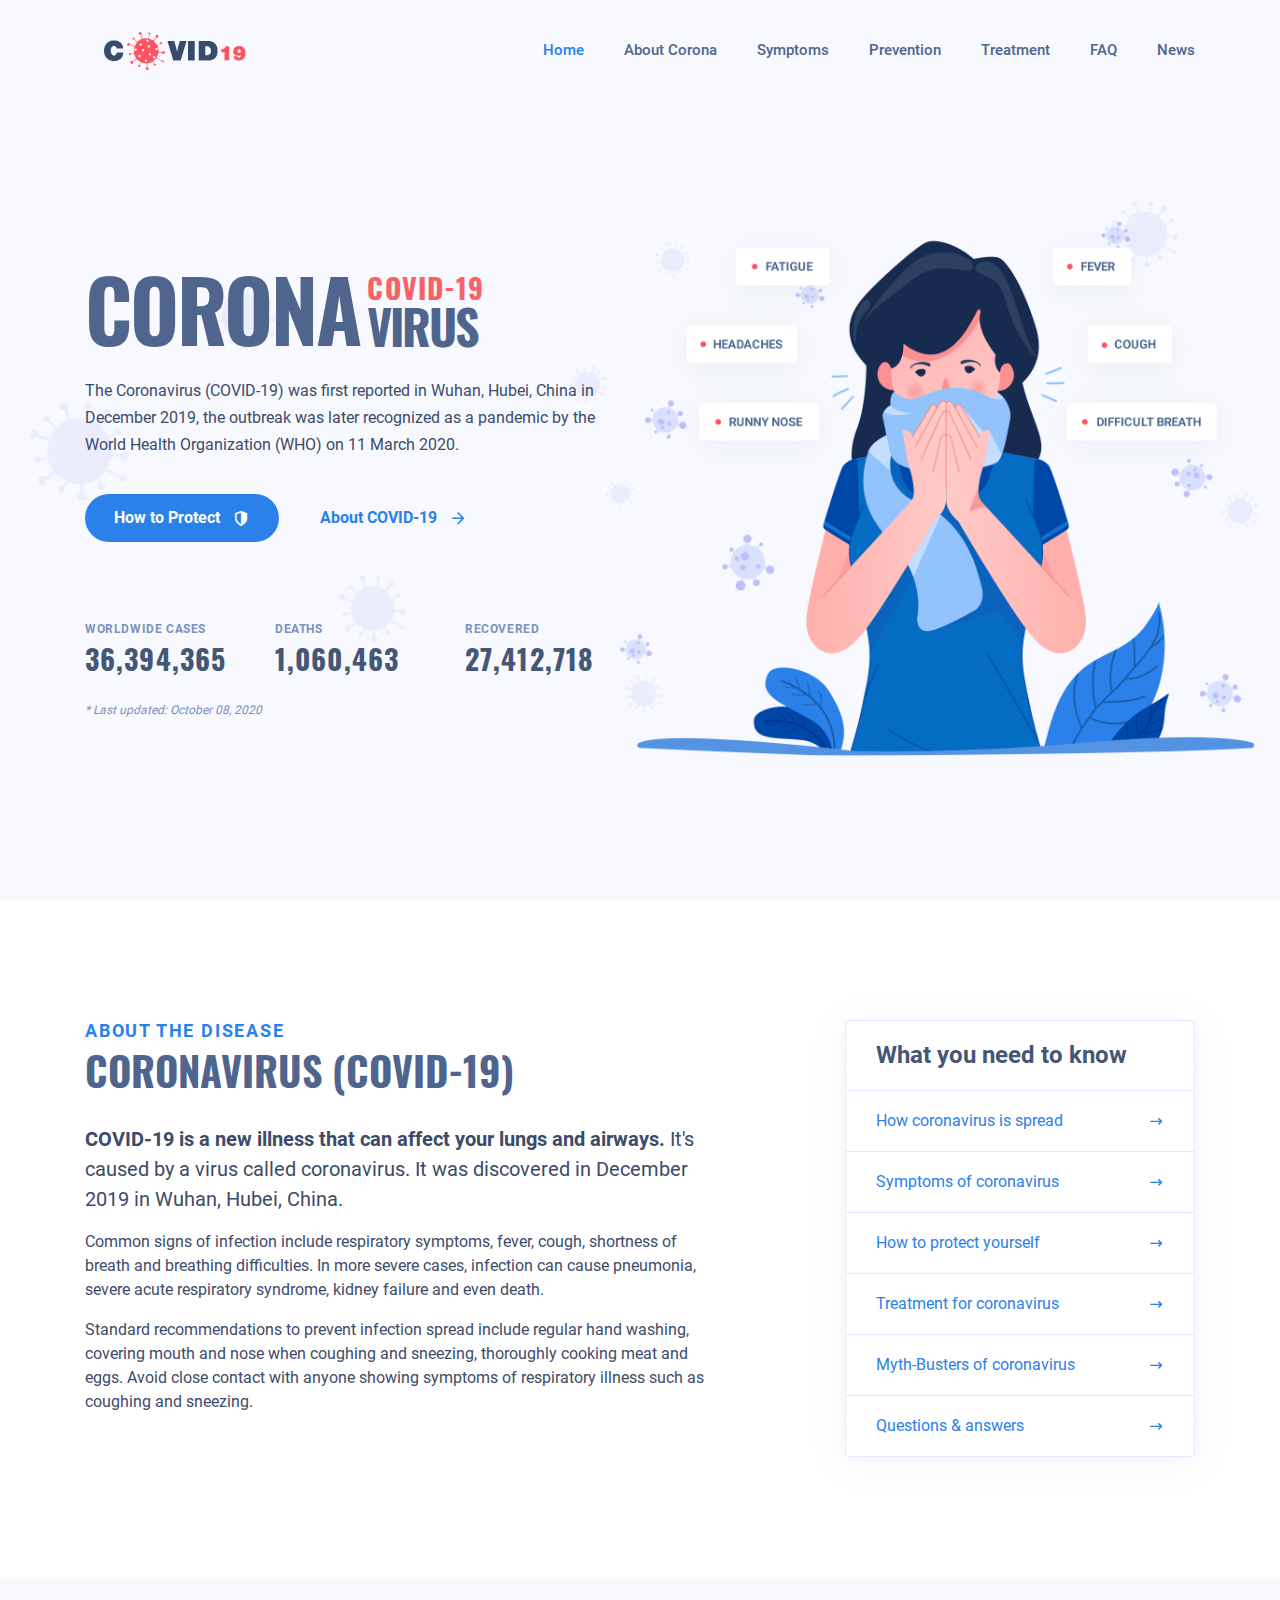
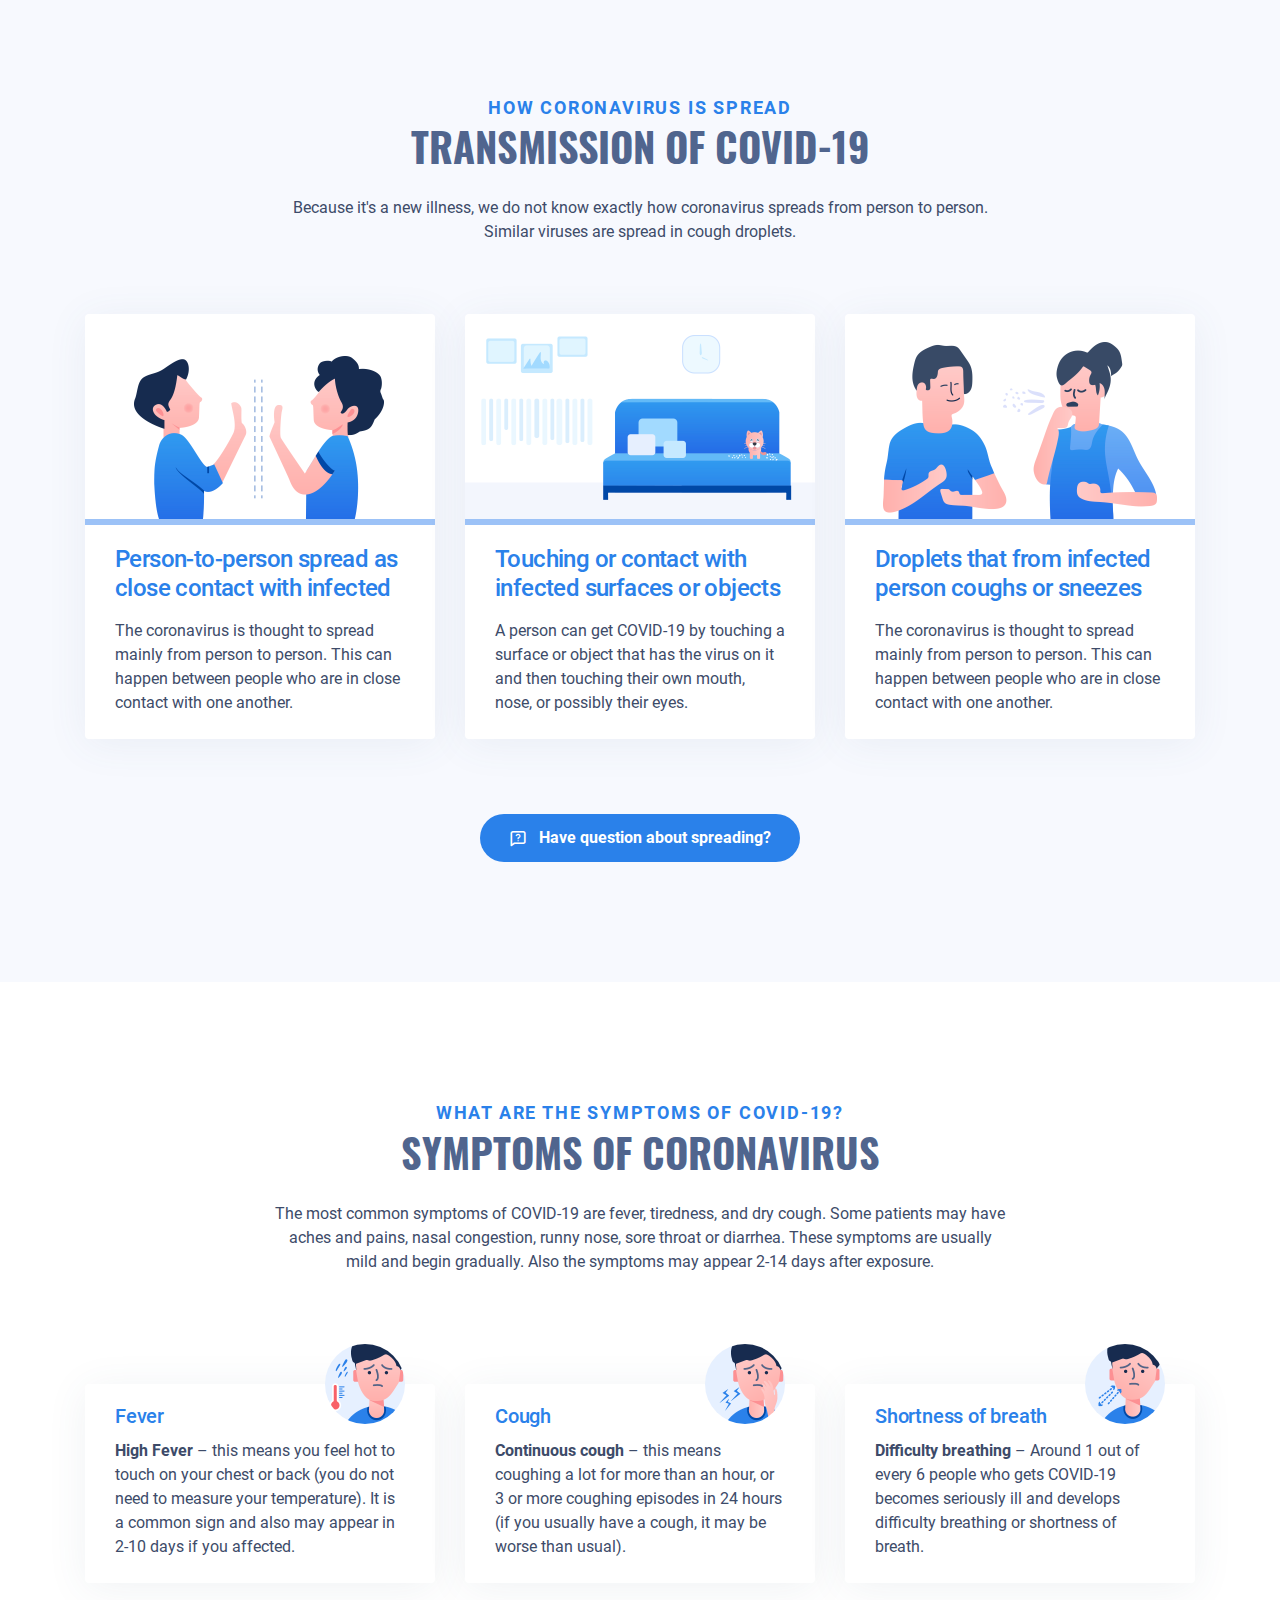
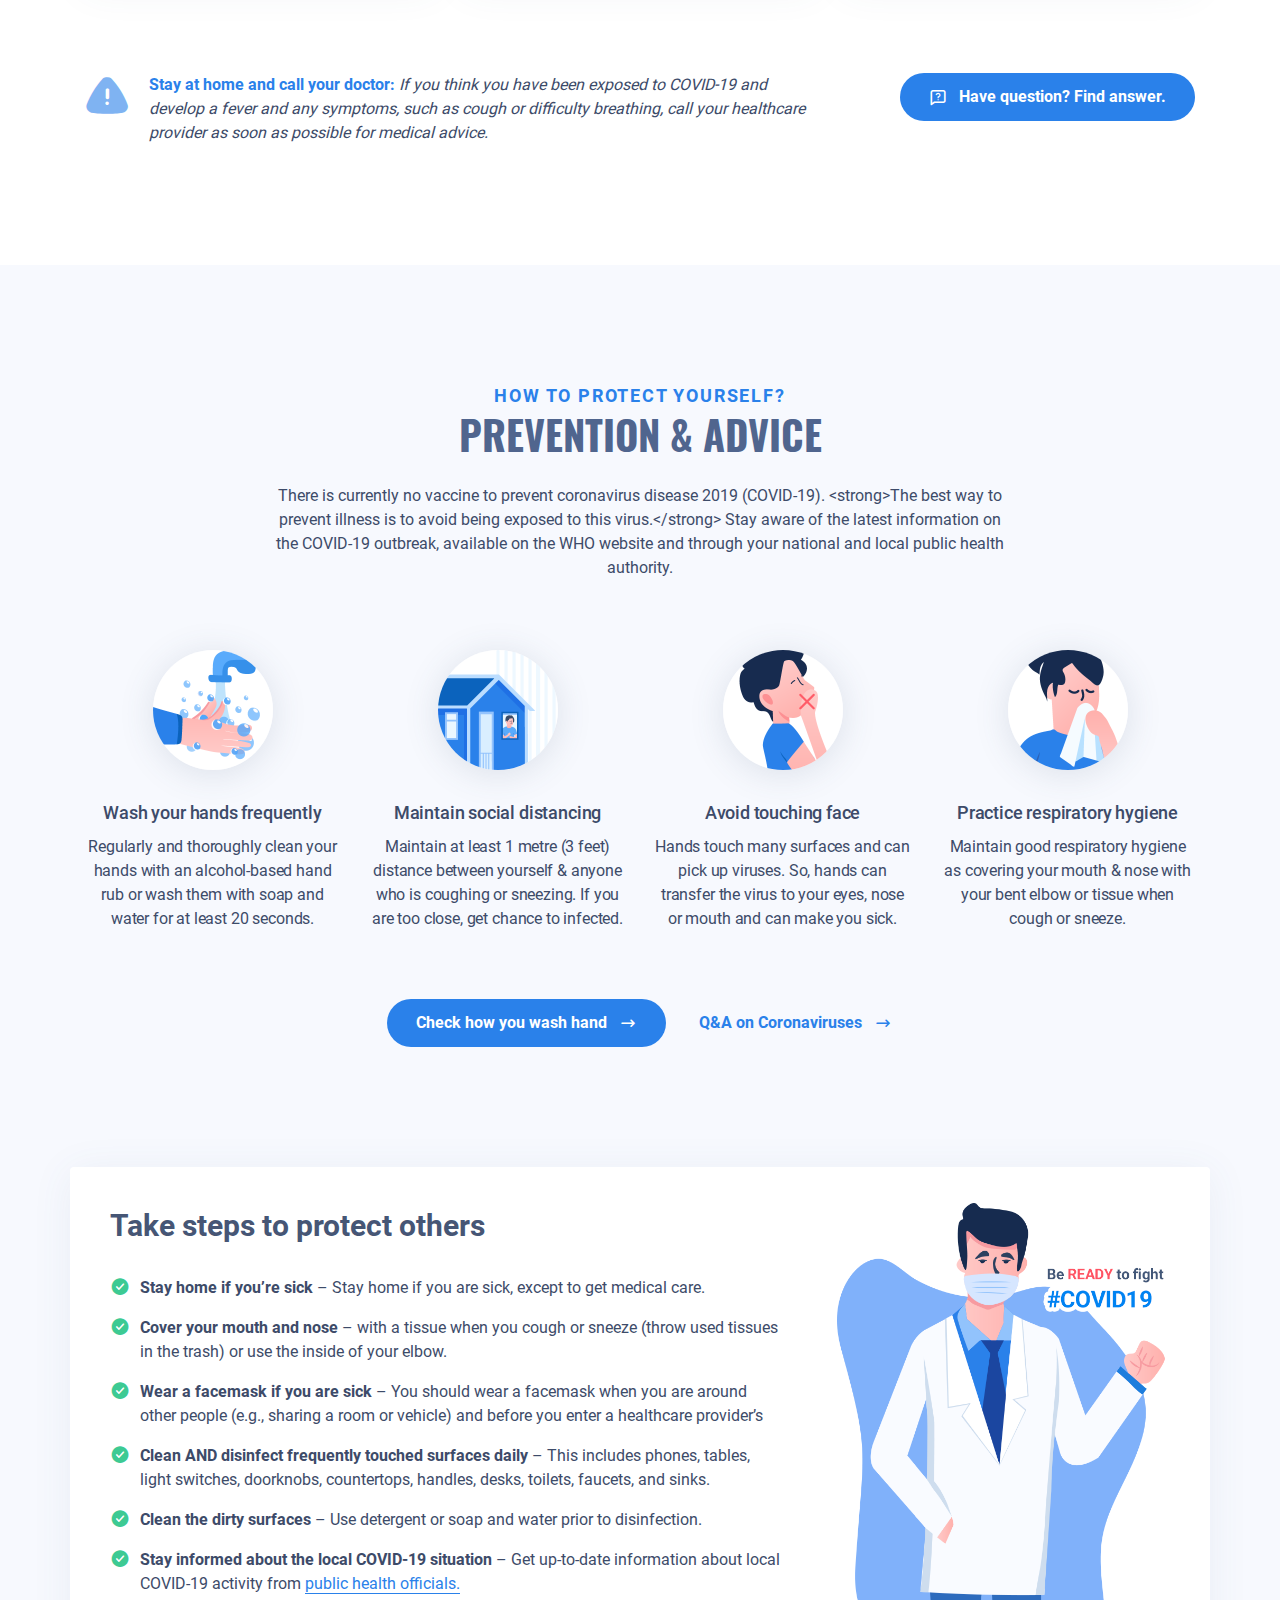
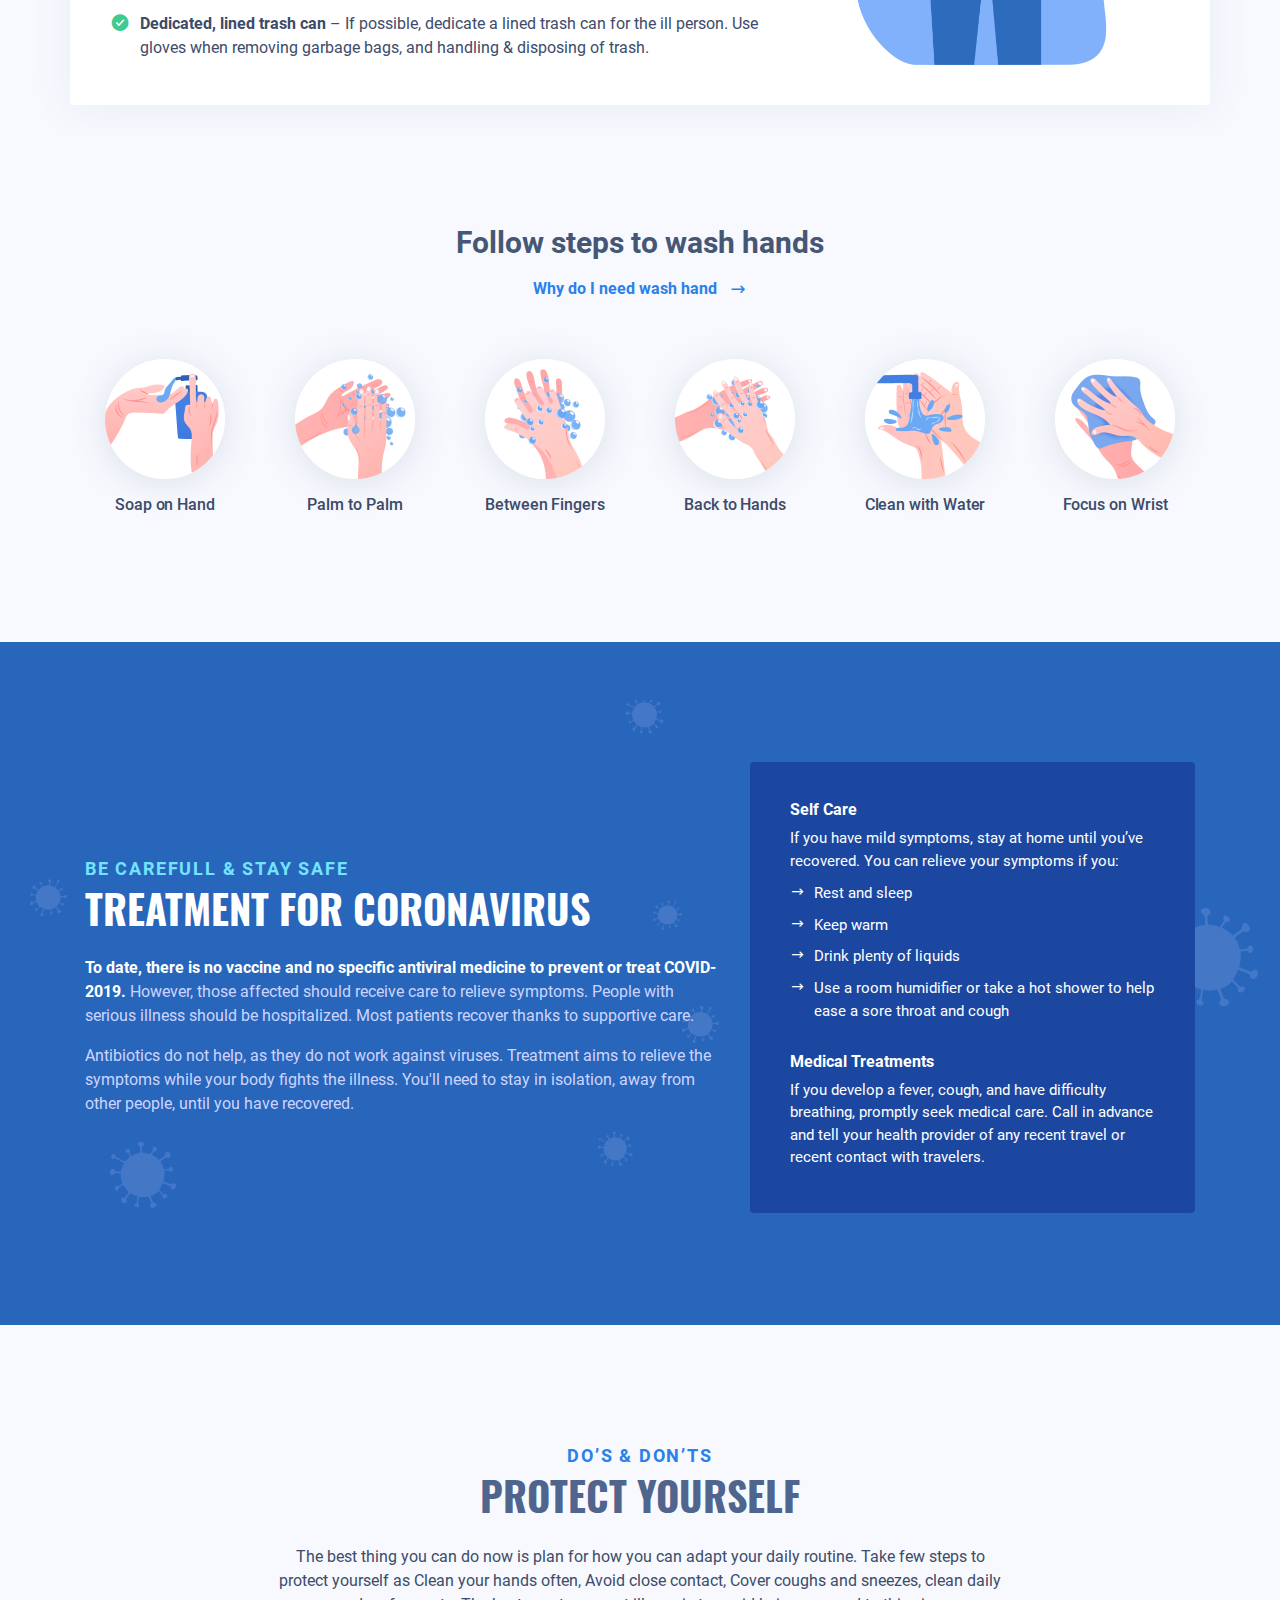
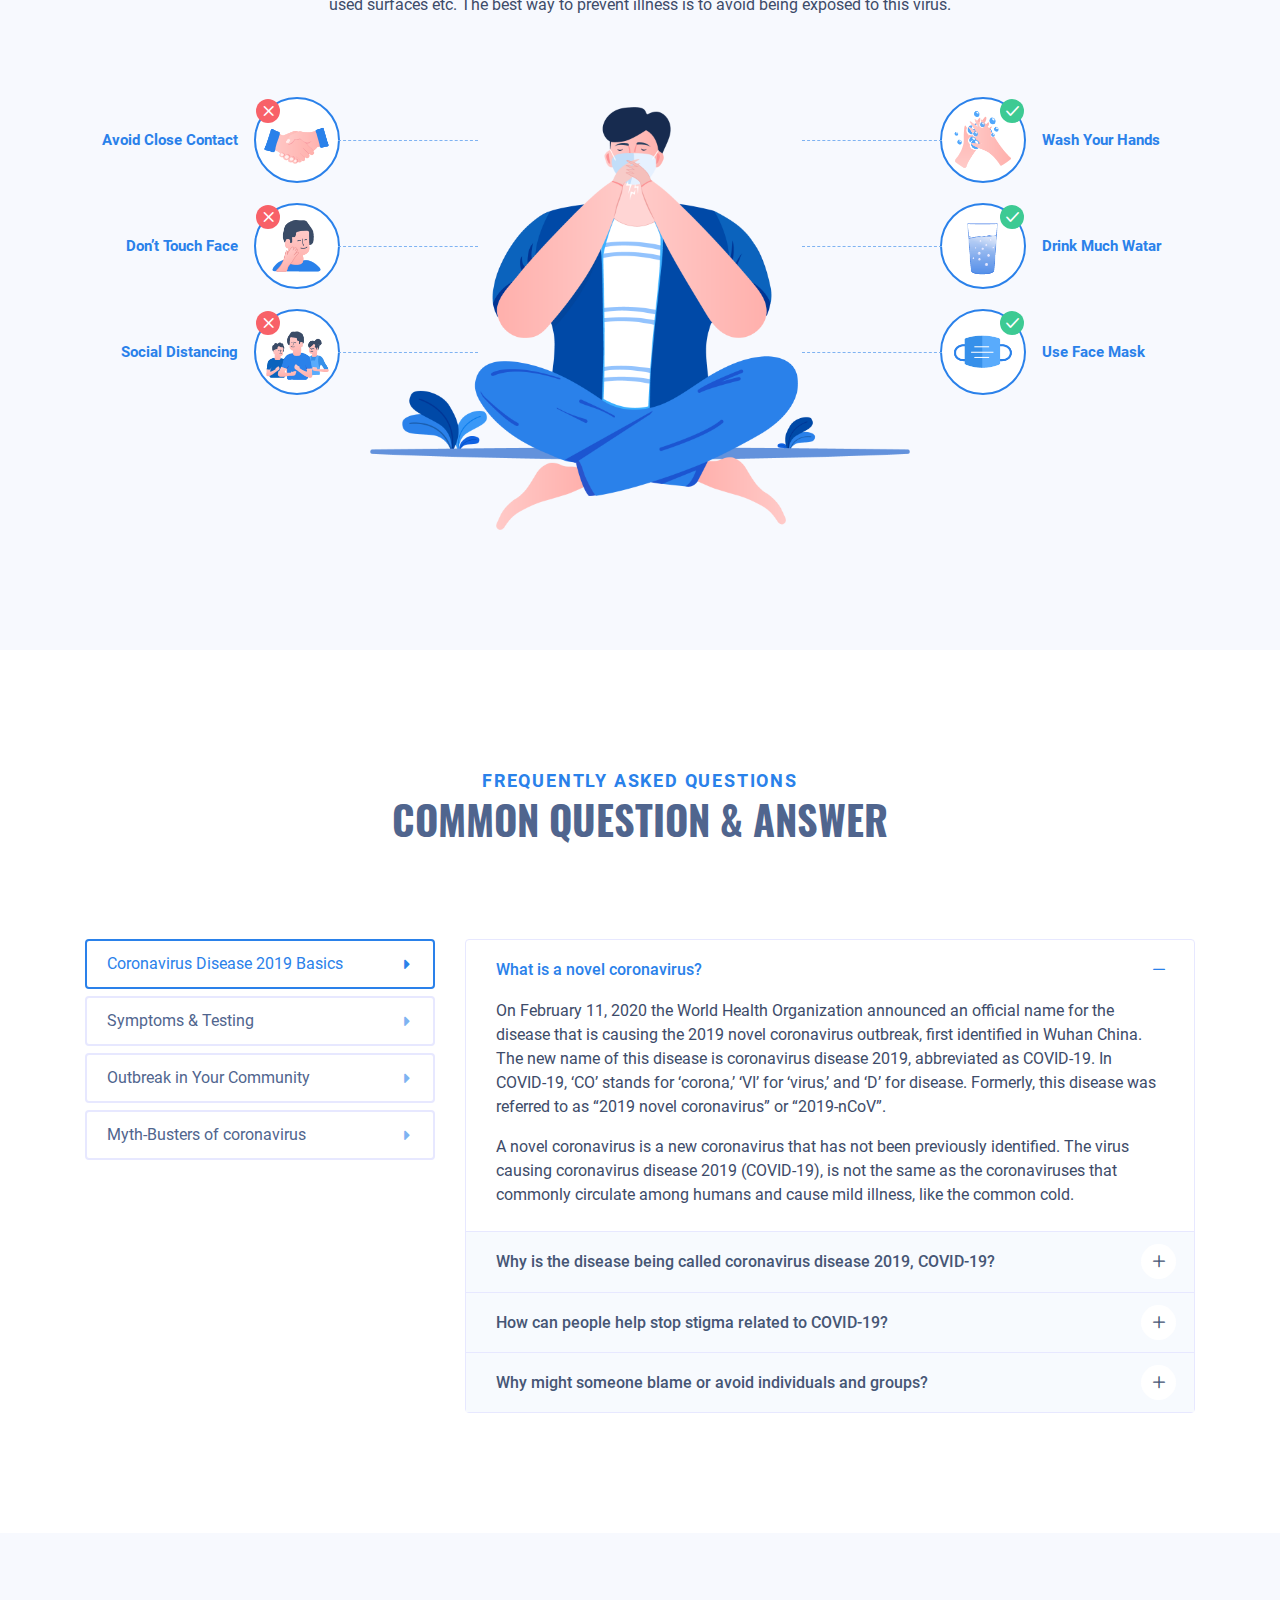
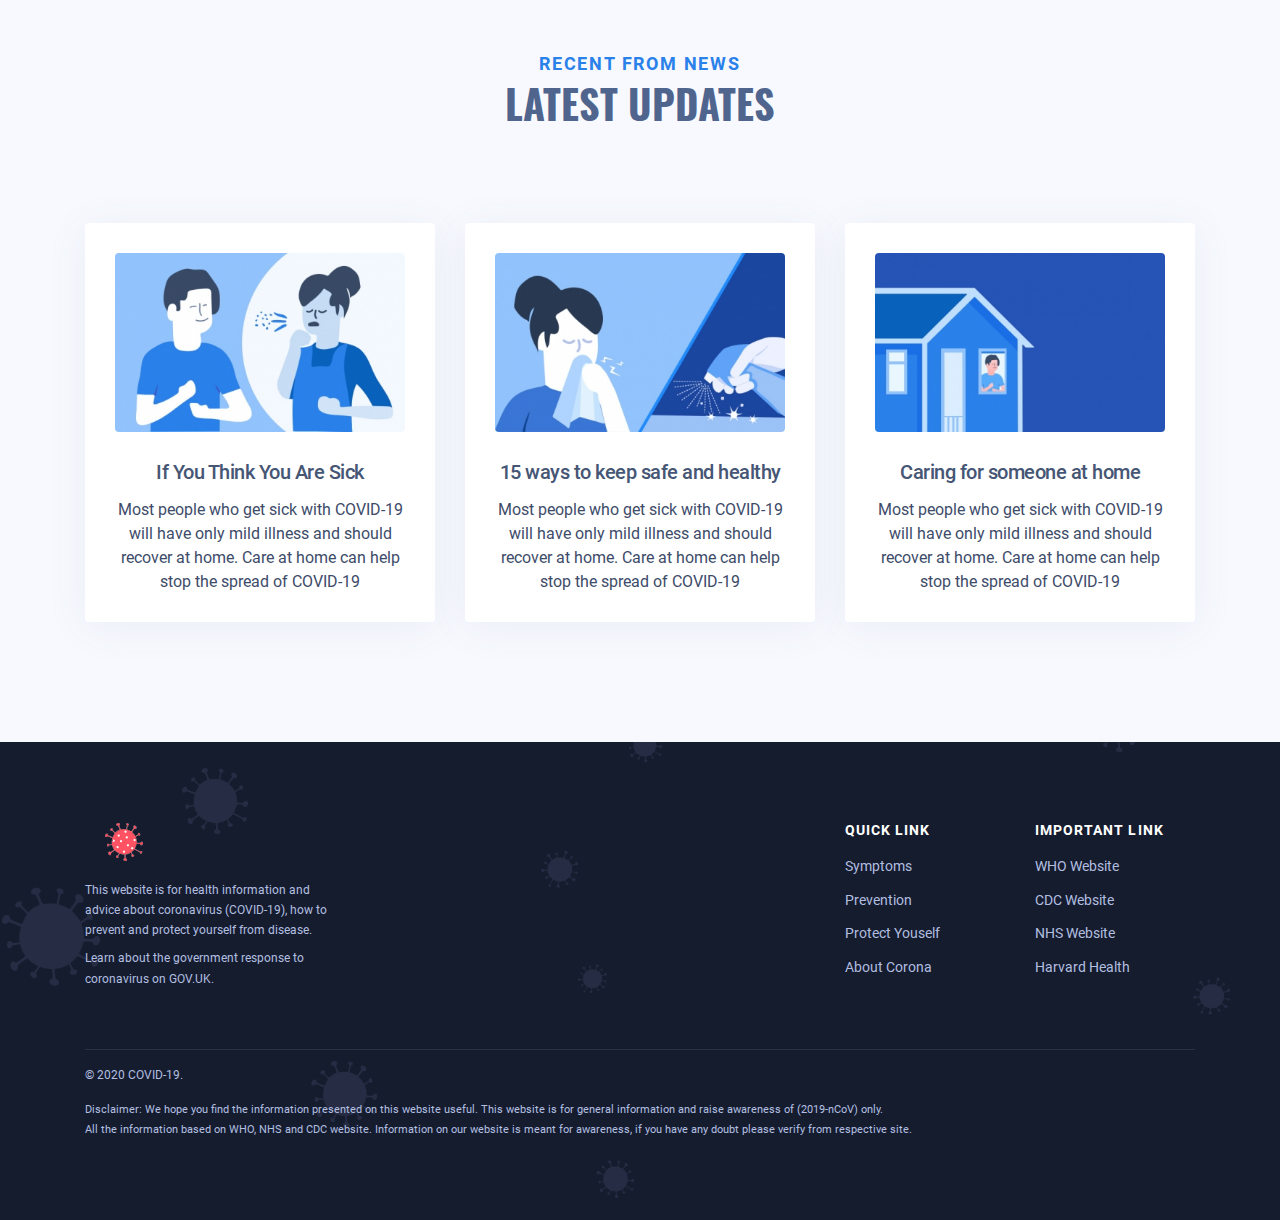
==== commit b9b4ba59: "Update index.html" ====
--- a/index.html
+++ b/index.html
@@ -70,23 +70,23 @@
 <div class="col-sm-4 col-6">
 <div class="status-item">
 <h6 class="title">Worldwide Cases</h6>
-<div class="h3 count">4,366,696</div>
+<div class="h3 count">36,394,365</div>
 </div>
 </div>
 <div class="col-sm-4 col-6">
 <div class="status-item">
 <h6 class="title">Deaths</h6>
-<div class="h3 count">293,773</div>
+<div class="h3 count">1,060,463</div>
 </div>
 </div>
 <div class="col-sm-4 col-6">
 <div class="status-item">
 <h6 class="title">Recovered</h6>
-<div class="h3 count">1,616,949</div>
-</div>
-</div>
-</div>
-<div class="status-note">* Last updated: May 13, 2020</div>
+<div class="h3 count">27,412,718</div>
+</div>
+</div>
+</div>
+<div class="status-note">* Last updated: October 08, 2020</div>
 </div>
 <!-- .status --></div>
 <!-- .content --></div>
